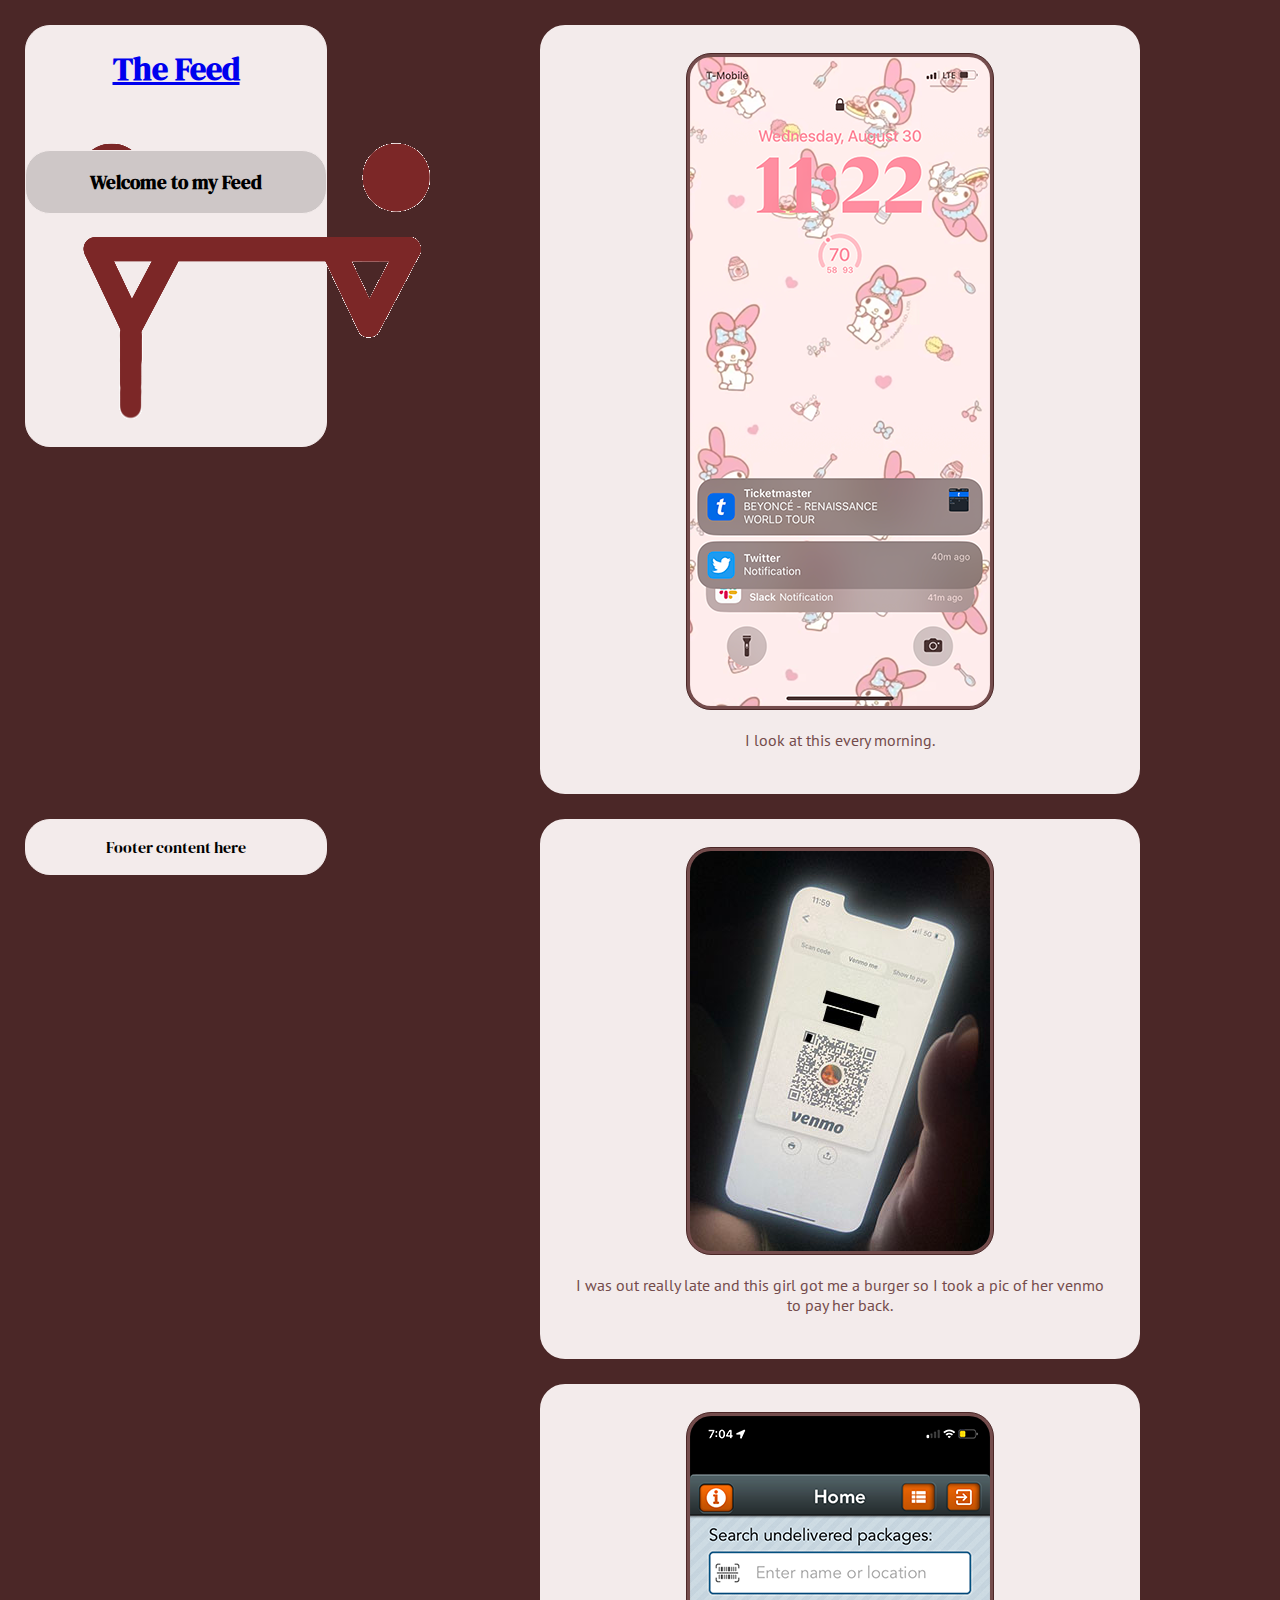
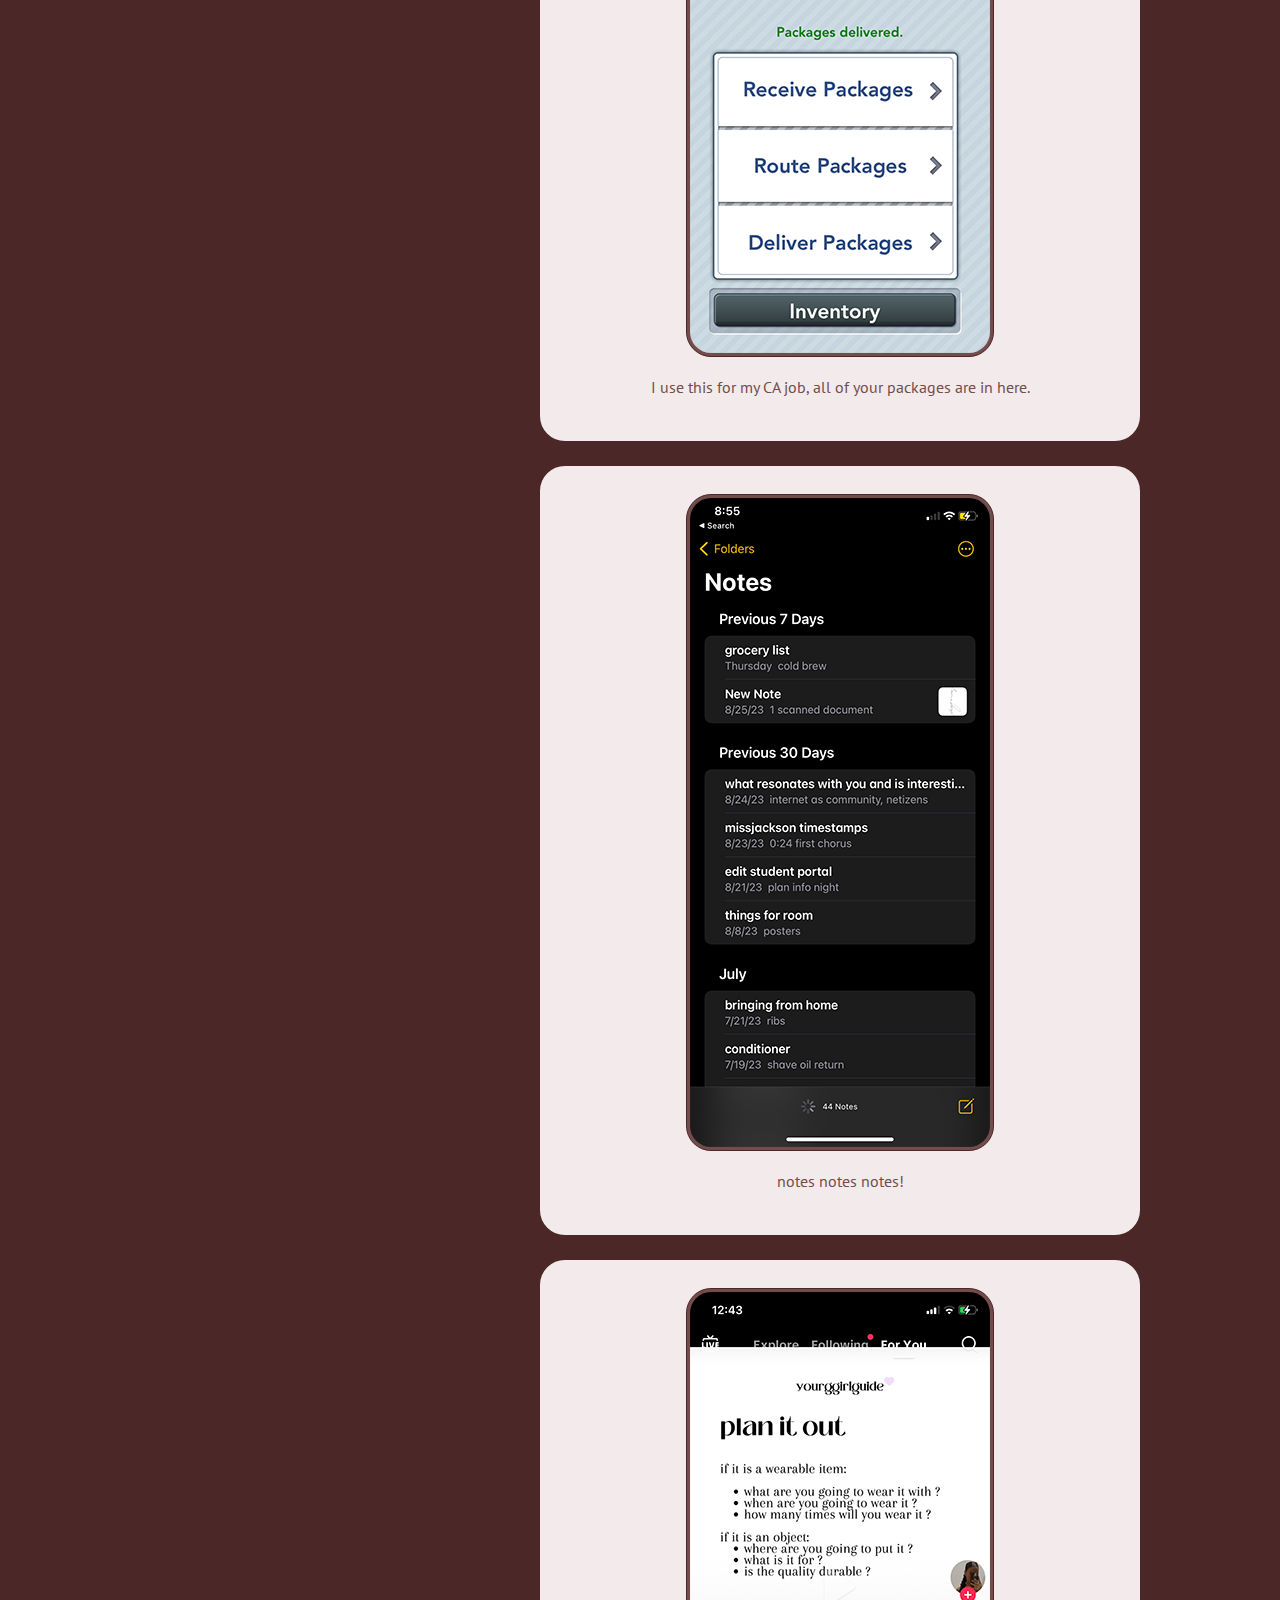
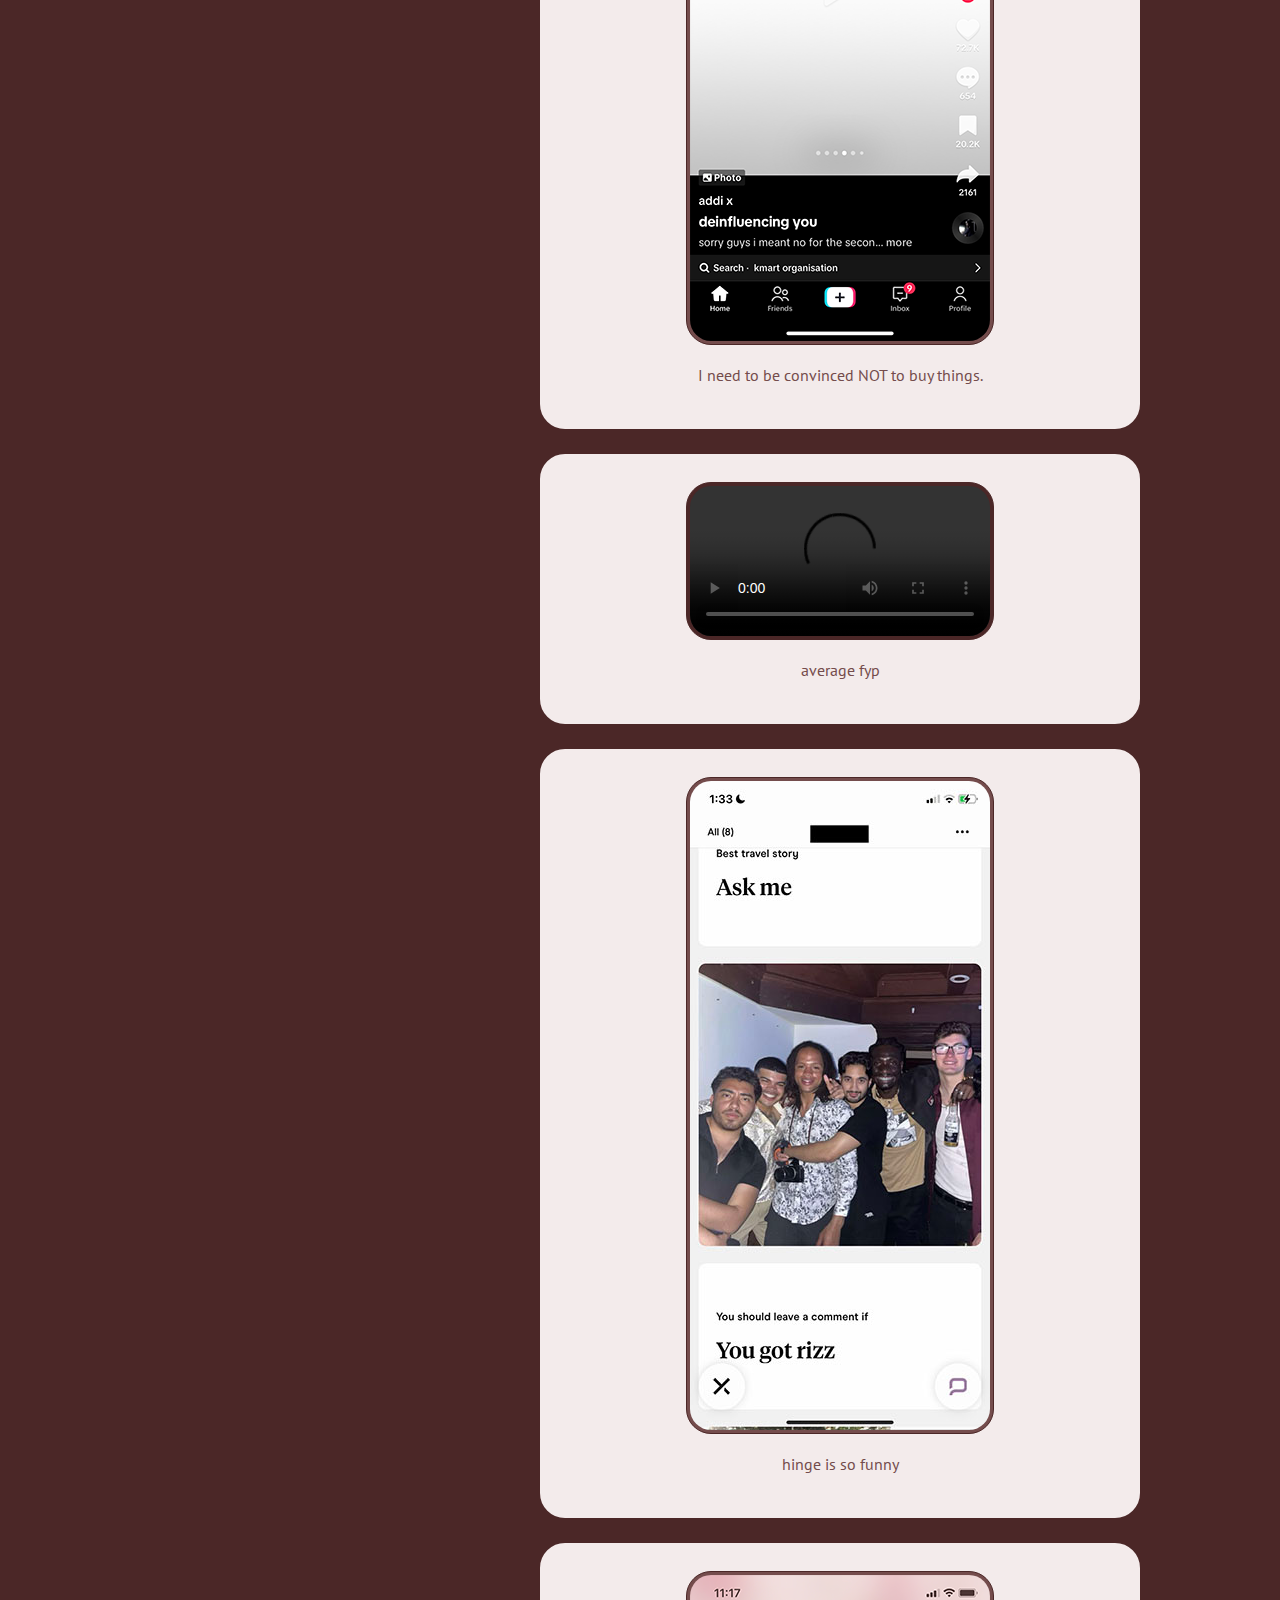
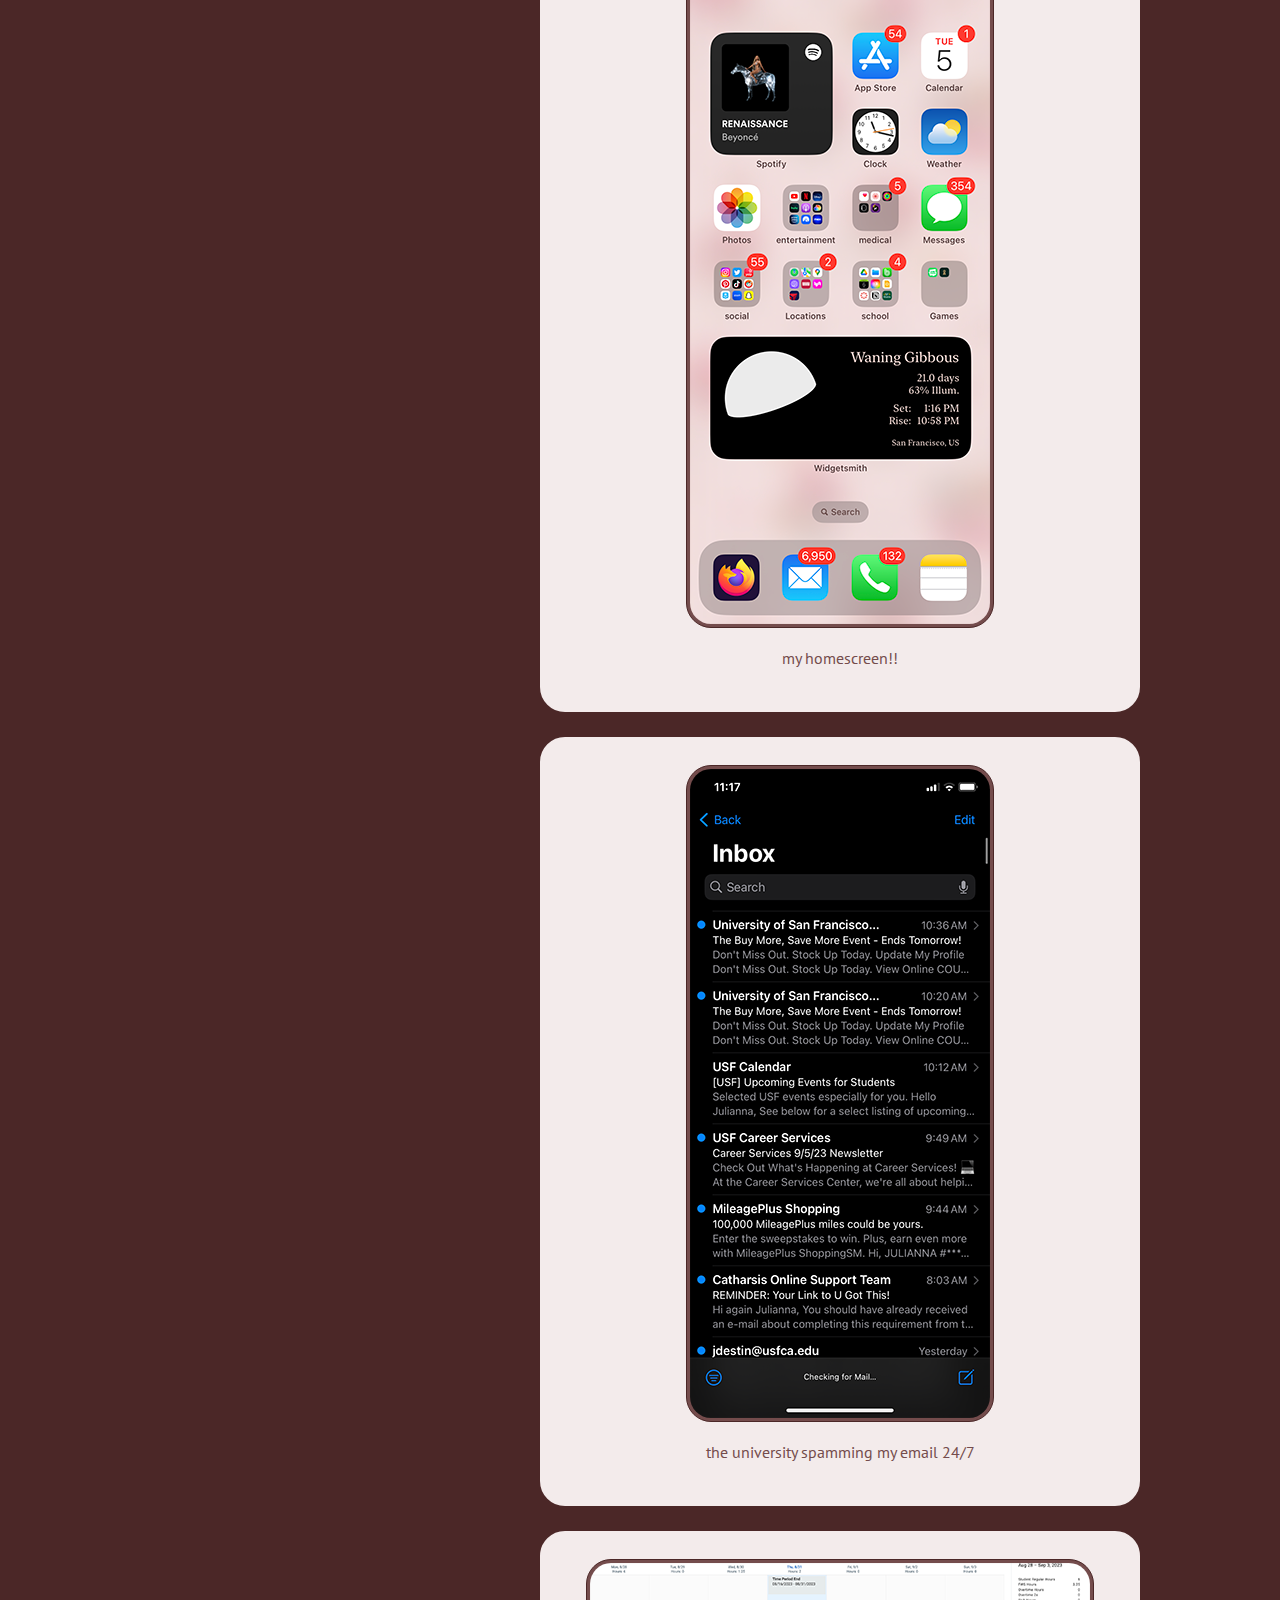
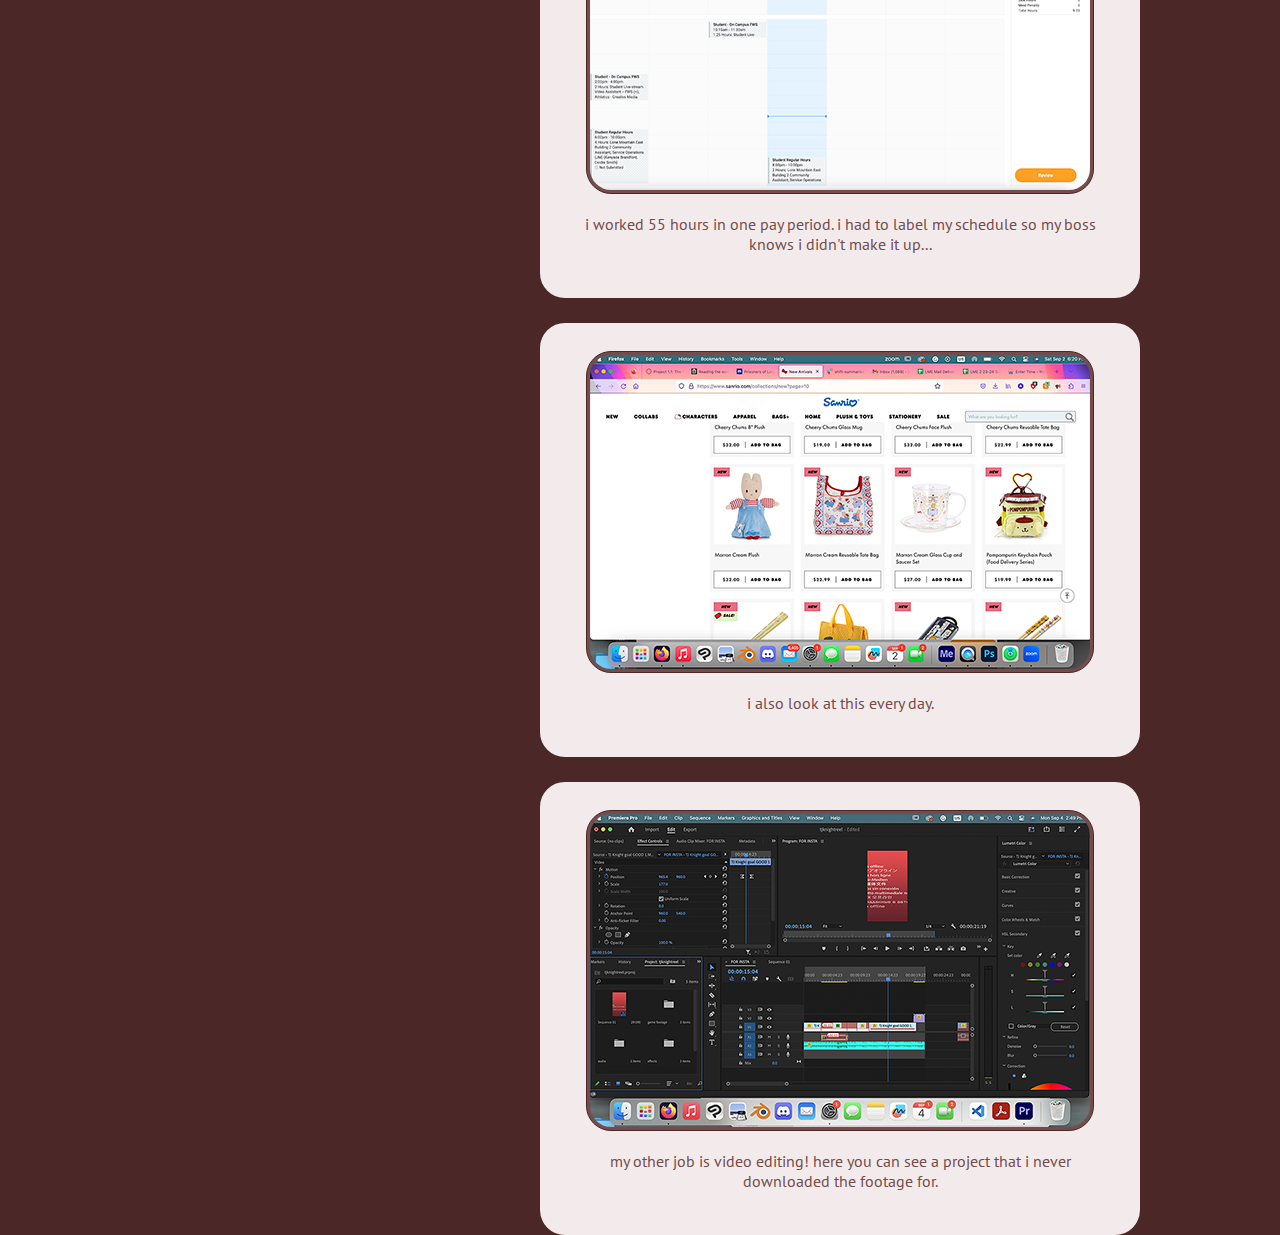
==== thefeed.html @ 565f7d69 "first commit" ====
<!DOCTYPE html>
<!--[if lt IE 7]>      <html class="no-js lt-ie9 lt-ie8 lt-ie7"> <![endif]-->
<!--[if IE 7]>         <html class="no-js lt-ie9 lt-ie8"> <![endif]-->
<!--[if IE 8]>         <html class="no-js lt-ie9"> <![endif]-->
<!--[if gt IE 8]>      <html class="no-js"> <!--<![endif]-->
<html>
    <head>
        <meta charset="utf-8">
        <meta http-equiv="X-UA-Compatible" content="IE=edge">
        <title>Welcome to The Feed</title>
        <meta name="description" content="social media site">
        <meta name="viewport" content="width=device-width, initial-scale=1">
        <link rel="stylesheet" href="css/style.css">
    </head>
    <body>
        <!--[if lt IE 7]>
            <p class="browsehappy">You are using an <strong>outdated</strong> browser. Please <a href="#">upgrade your browser</a> to improve your experience.</p>
        <![endif]-->
        <header>
            <a href="index.html">
                <h1>The Feed</h1>
                <img src="img/thefeed_gif.gif" alt="vampire emoticon">
            </a>
        </header>
        <nav>
            <h3>Welcome to my Feed</h3>
        </nav>
        <main>
            <section>
                <img src="img/IMG_6409.PNG" alt="screenshot of a pink iphone lockscreen.">
                <p>I look at this every morning.</p>
            </section>
            <section>
                <img src="img/IMG_6421 copy.jpg" alt="photo of a venmo code">
                <p>I was out really late and this girl got me a burger so I took a pic of her venmo to pay her back.</p>
            </section>
            <section>
                <img src="img/IMG_6426.PNG" alt="screenshot of qtrak, a mail app">
                <p>I use this for my CA job, all of your packages are in here.</p>
            </section>
            <section>
                <img src="img/IMG_6427.PNG" alt="screenshot of a notes app">
                <p>notes notes notes!</p>
            </section>
            <section>
                <img src="img/IMG_6430.PNG" alt="screenshot of a tiktok deinfluencing consumerism">
                <p>I need to be convinced NOT to buy things.</p>
            </section>
            <section>
                <video controls width="300">
                    <source src="img/tiktokfeed.mp4" type="video/mp4"/>
                </video>
                <p>average fyp</p>
            </section>
            <section>
                <img src="img/IMG_6440 copy.jpg" alt="screenshot of a hinge profile">
                <p>hinge is so funny</p>
            </section>
            <section>
                <img src="img/IMG_6451.PNG" alt="screenshot of a pink iphone homescreen">
                <p>my homescreen!!</p>
            </section>
            <section>
                <img src="img/IMG_6452.PNG" alt="screenshot of the iphone mailbox">
                <p>the university spamming my email 24/7</p>
            </section>
            <section>
                <img src="img/Screenshot 2023-08-31 at 5.03.42 PM.png" alt="screenshot of a work schedule on a computer">
                <p>i worked 55 hours in one pay period. i had to label my schedule so my boss knows i didn't make it up...</p>
            </section>
            <section>
                <img src="img/Screenshot 2023-09-02 at 6.20.06 PM.png" alt="screenshot of the sanrio website">
                <p>i also look at this every day.</p>
            </section>
            <section>
                <img src="img/premierepross.png" alt="screenshot of a project in premiere pro">
                <p>my other job is video editing! here you can see a project that i never downloaded the footage for.</p>
            </section>
        </main>
        <footer>
            <p>Footer content here</p>
        </footer>
    </body>
</html>
---- css/style.css ----
@import url('https://fonts.googleapis.com/css2?family=DM+Serif+Display&family=PT+Sans&display=swap');

body {
    background-color: rgb(75, 39, 39);
    max-width: 1200px;
    margin: auto;
    font-family: 'PT Sans', sans-serif;
}
index body {
    background-color: rgb(243, 235, 235);
} 

header {
    background-color: rgb(243, 235, 235);
    width: 300px;
    position: fixed;
    top: 25px;
    left: 25px;
    font-family: 'DM Serif Display', serif;
    border: 1px rgb(243, 235, 235) solid;
    border-radius: 25px;
    text-align: center;
}

nav {
    background-color: rgb(206, 199, 199);
    width: 300px;
    position: fixed;
    top: 150px;
    left: 25px;
    font-family: 'DM Serif Display', serif;
    text-align: center;
    border: 1px rgb(243, 235, 235) solid;
    border-radius: 25px;
}
#splashpage {
    margin-top: 225px;
    text-align: center;
}
main {
    background-color: rgb(75, 39, 39);
    width: 600px;
    margin-left: 500px;
}

section {
    border: 3px rgb(243, 235, 235) solid;
    margin-top: 25px;
    padding: 25px;
    text-align: center;
    border-radius: 25px;
    background-color: rgb(243, 235, 235);
}

section p {
    color: rgb(116, 76, 76);
}

section img {
    border: 1px rgb(75, 39, 39) solid;
    padding: 3px;
    border-radius: 25px;
    background-color: rgb(116, 76, 76);
}

section img:hover {
    background-color: rgb(185, 45, 45);
}

section video {
    border: 1px rgb(75, 39, 39) solid;
    padding: 3px;
    border-radius: 25px;
    background-color: rgb(75, 39, 39);
}

section video:hover {
    background-color: rgb(185, 45, 45);
}

footer p {
    font-family: 'DM Serif Display', serif;
    text-align: center;
}

footer {
    background-color: rgb(243, 235, 235);
    width: 300px;
    position: fixed;
    left: 25px;
    bottom: 25px;
    border: 1px rgb(243, 235, 235) solid;
    border-radius: 25px;
}
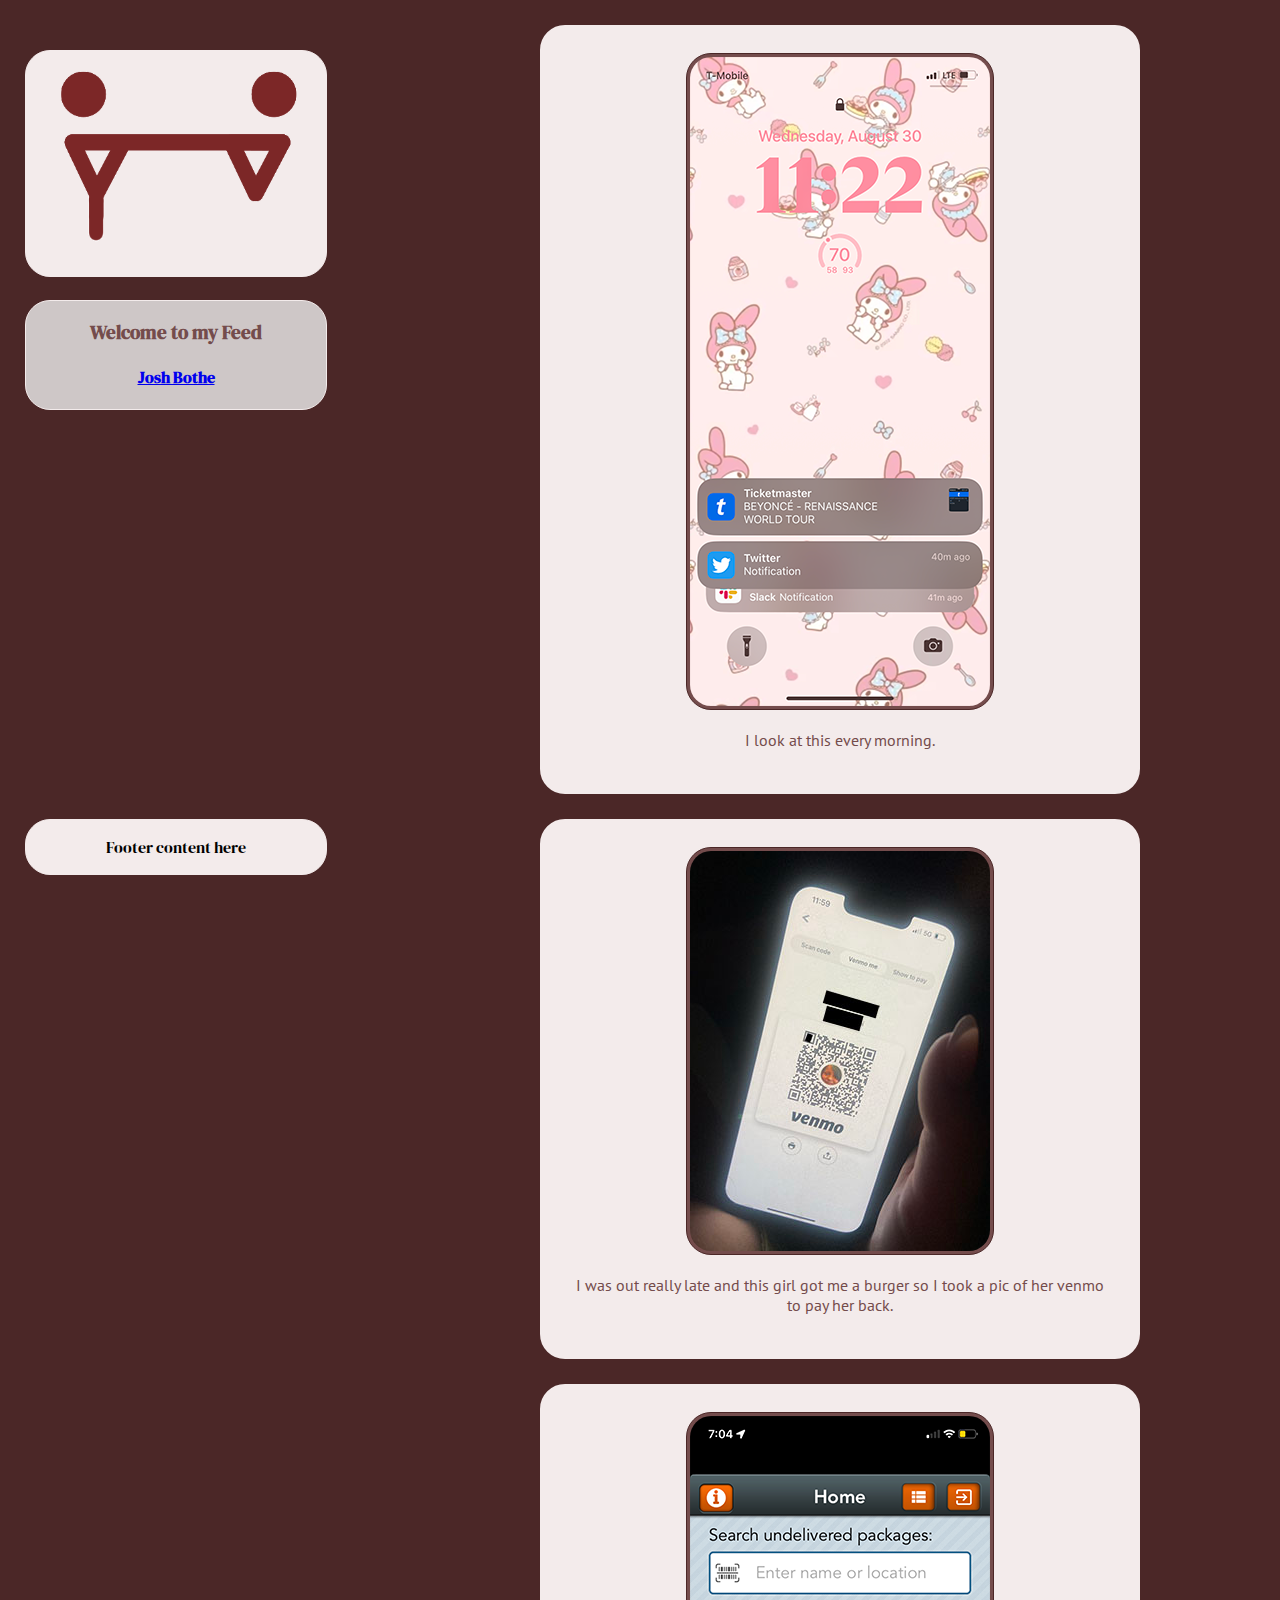
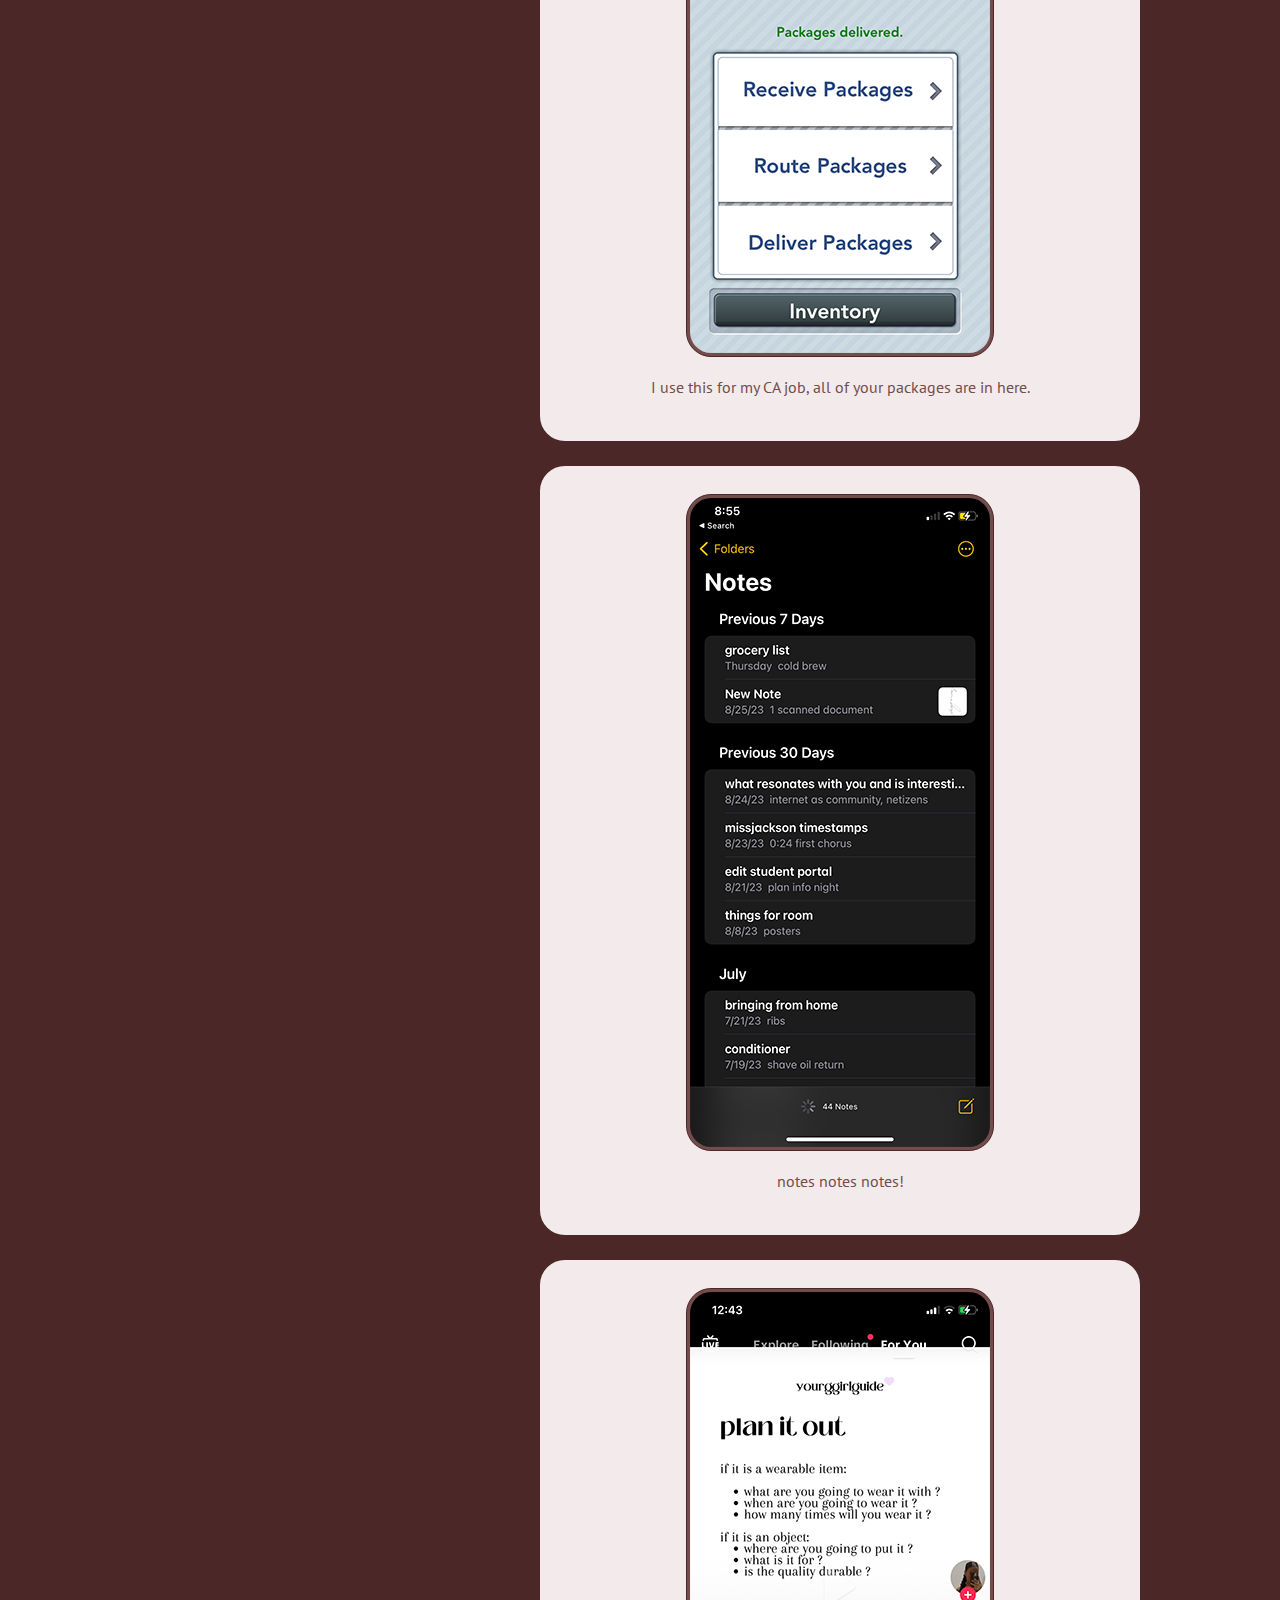
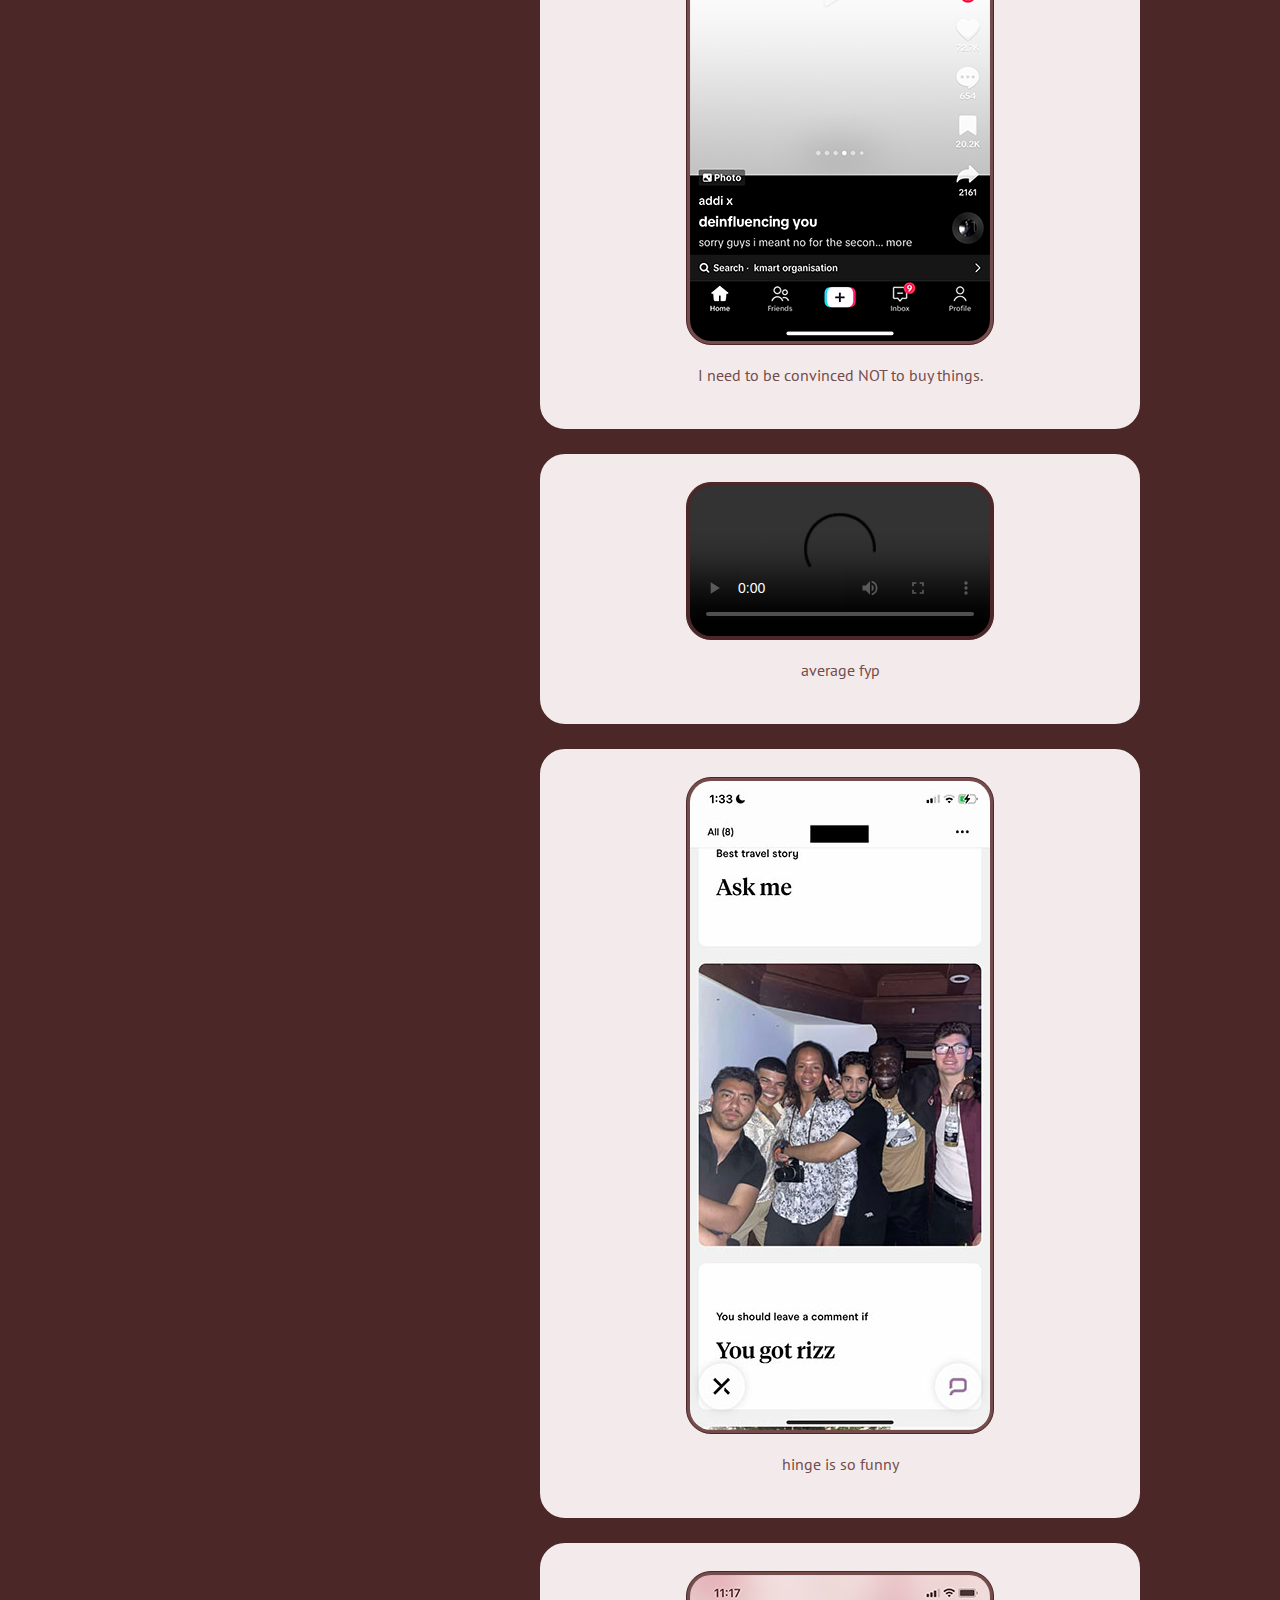
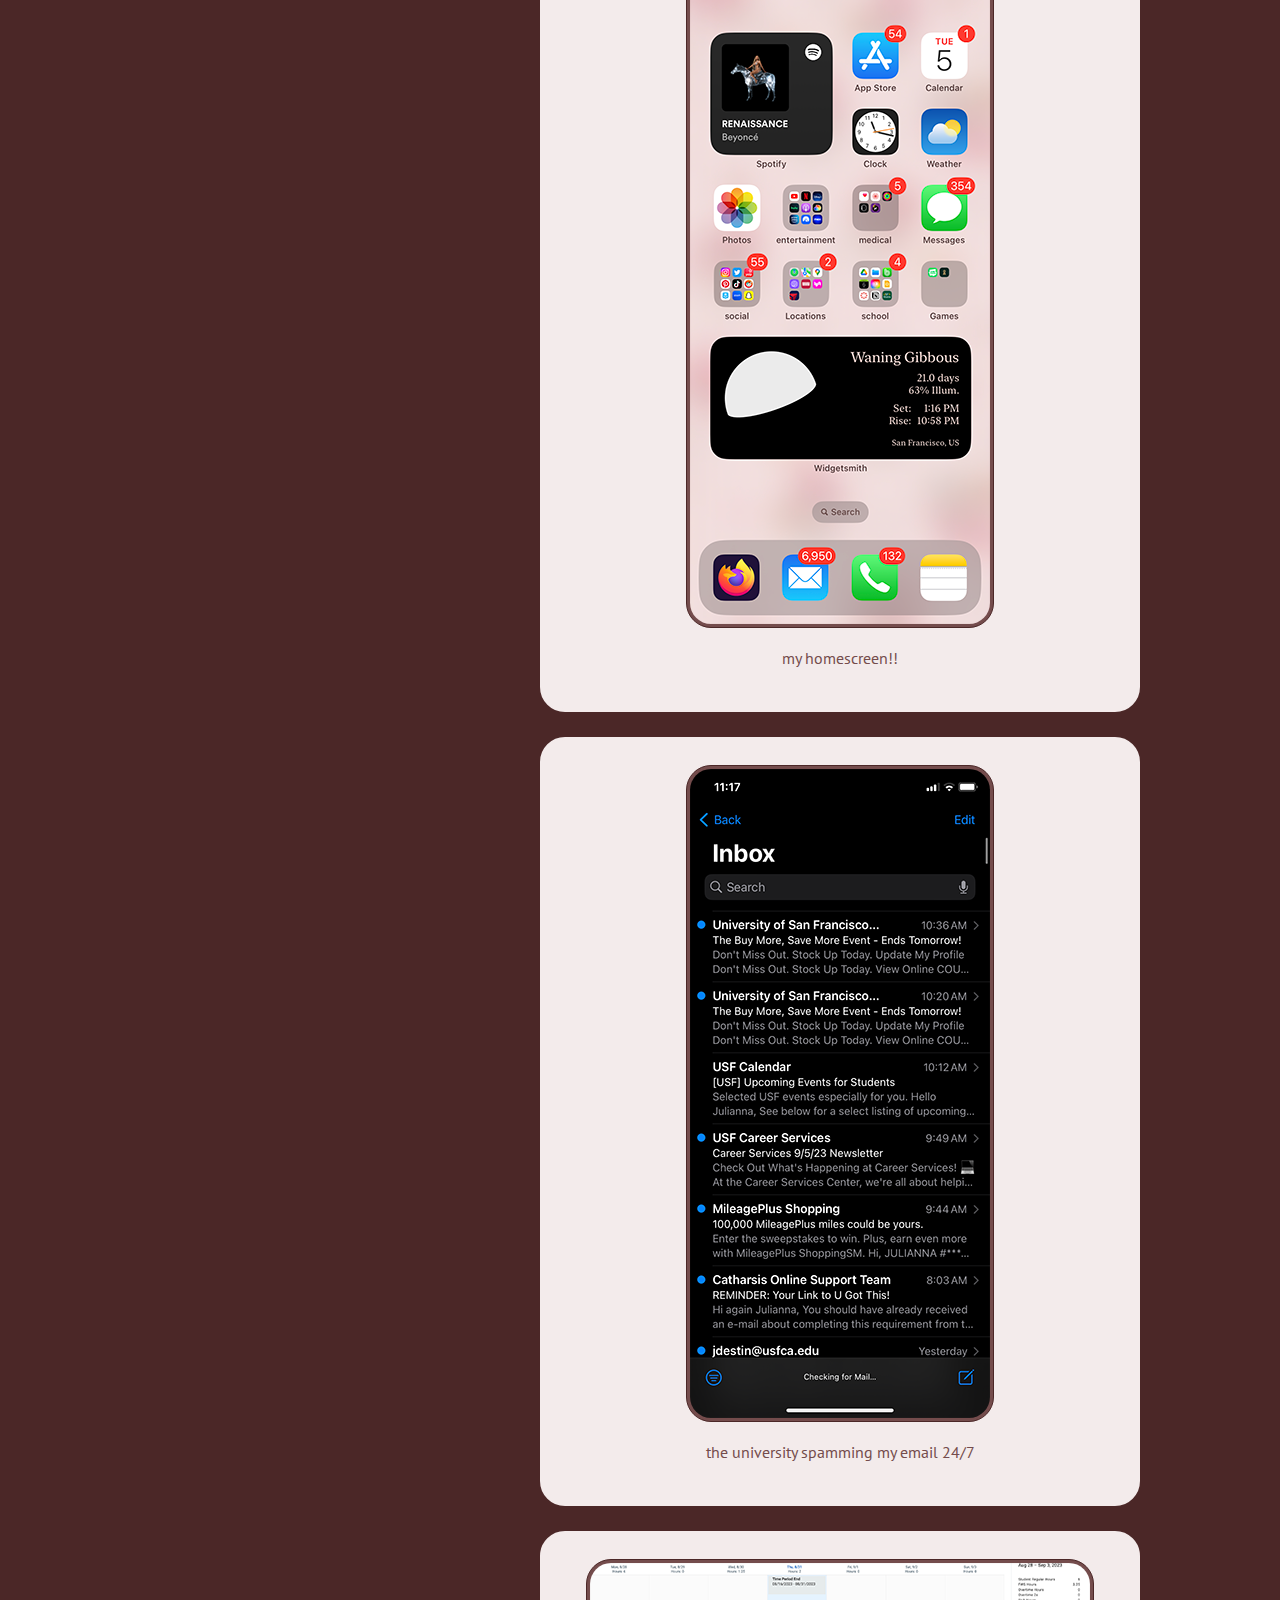
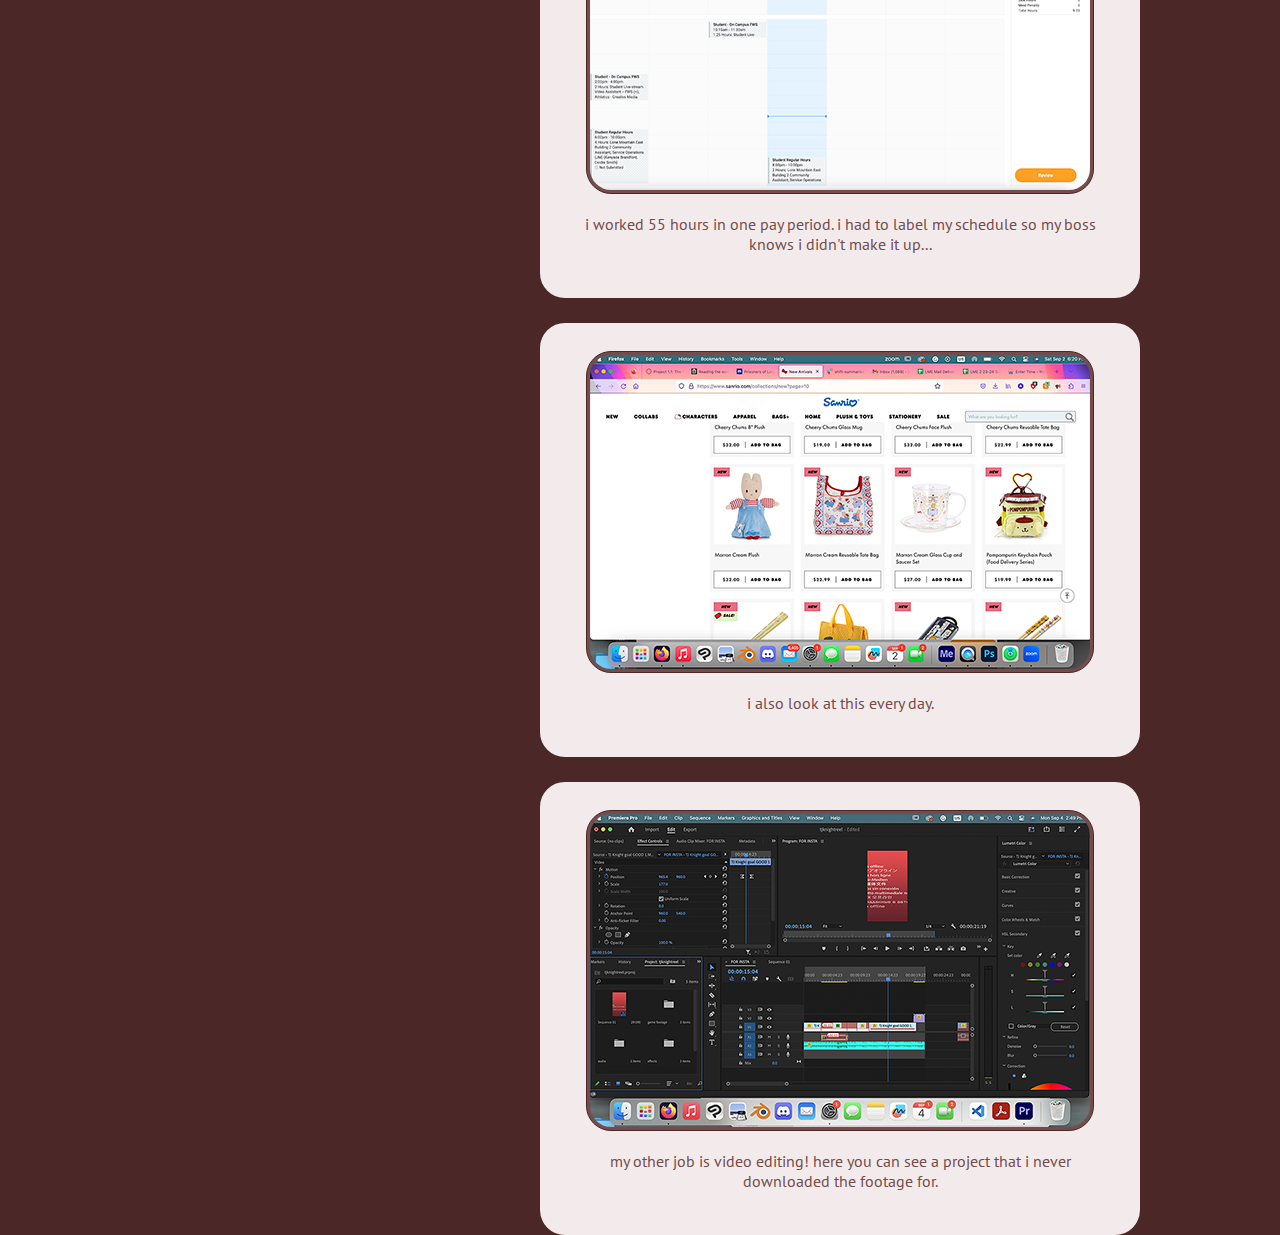
==== commit 273cc101: "update" ====
--- a/thefeed.html
+++ b/thefeed.html
@@ -18,12 +18,14 @@
         <![endif]-->
         <header>
             <a href="index.html">
-                <h1>The Feed</h1>
                 <img src="img/thefeed_gif.gif" alt="vampire emoticon">
             </a>
         </header>
         <nav>
             <h3>Welcome to my Feed</h3>
+            <a href="jrbothe.github.io/thefeed" target="_blank">
+                <h4>Josh Bothe</h4>
+            </a>
         </nav>
         <main>
             <section>
--- a/css/style.css
+++ b/css/style.css
@@ -6,7 +6,7 @@
     margin: auto;
     font-family: 'PT Sans', sans-serif;
 }
-index body {
+#splashbackground {
     background-color: rgb(243, 235, 235);
 } 
 
@@ -14,7 +14,7 @@
     background-color: rgb(243, 235, 235);
     width: 300px;
     position: fixed;
-    top: 25px;
+    top: 50px;
     left: 25px;
     font-family: 'DM Serif Display', serif;
     border: 1px rgb(243, 235, 235) solid;
@@ -26,12 +26,16 @@
     background-color: rgb(206, 199, 199);
     width: 300px;
     position: fixed;
-    top: 150px;
+    top: 300px;
     left: 25px;
     font-family: 'DM Serif Display', serif;
     text-align: center;
     border: 1px rgb(243, 235, 235) solid;
     border-radius: 25px;
+    color:rgb(116, 76, 76);
+}
+header img{
+    width: 300px;
 }
 #splashpage {
     margin-top: 225px;
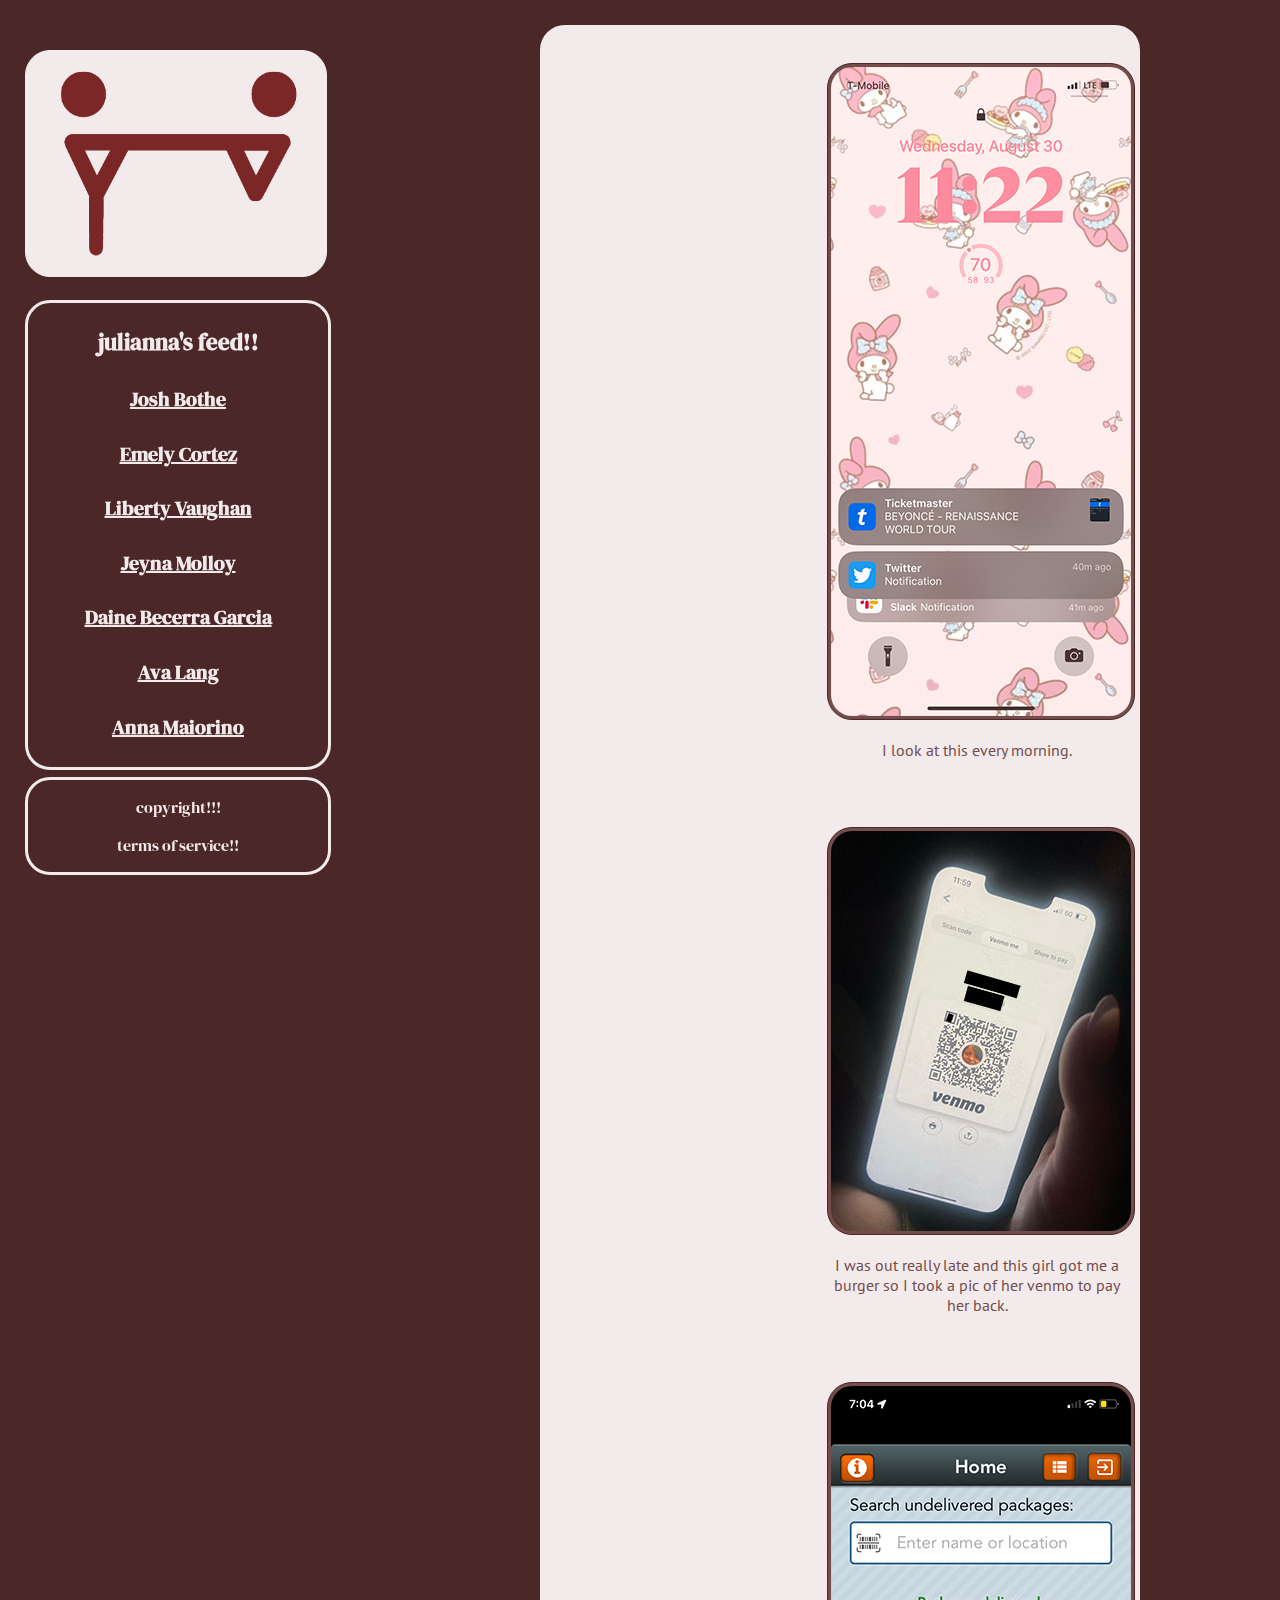
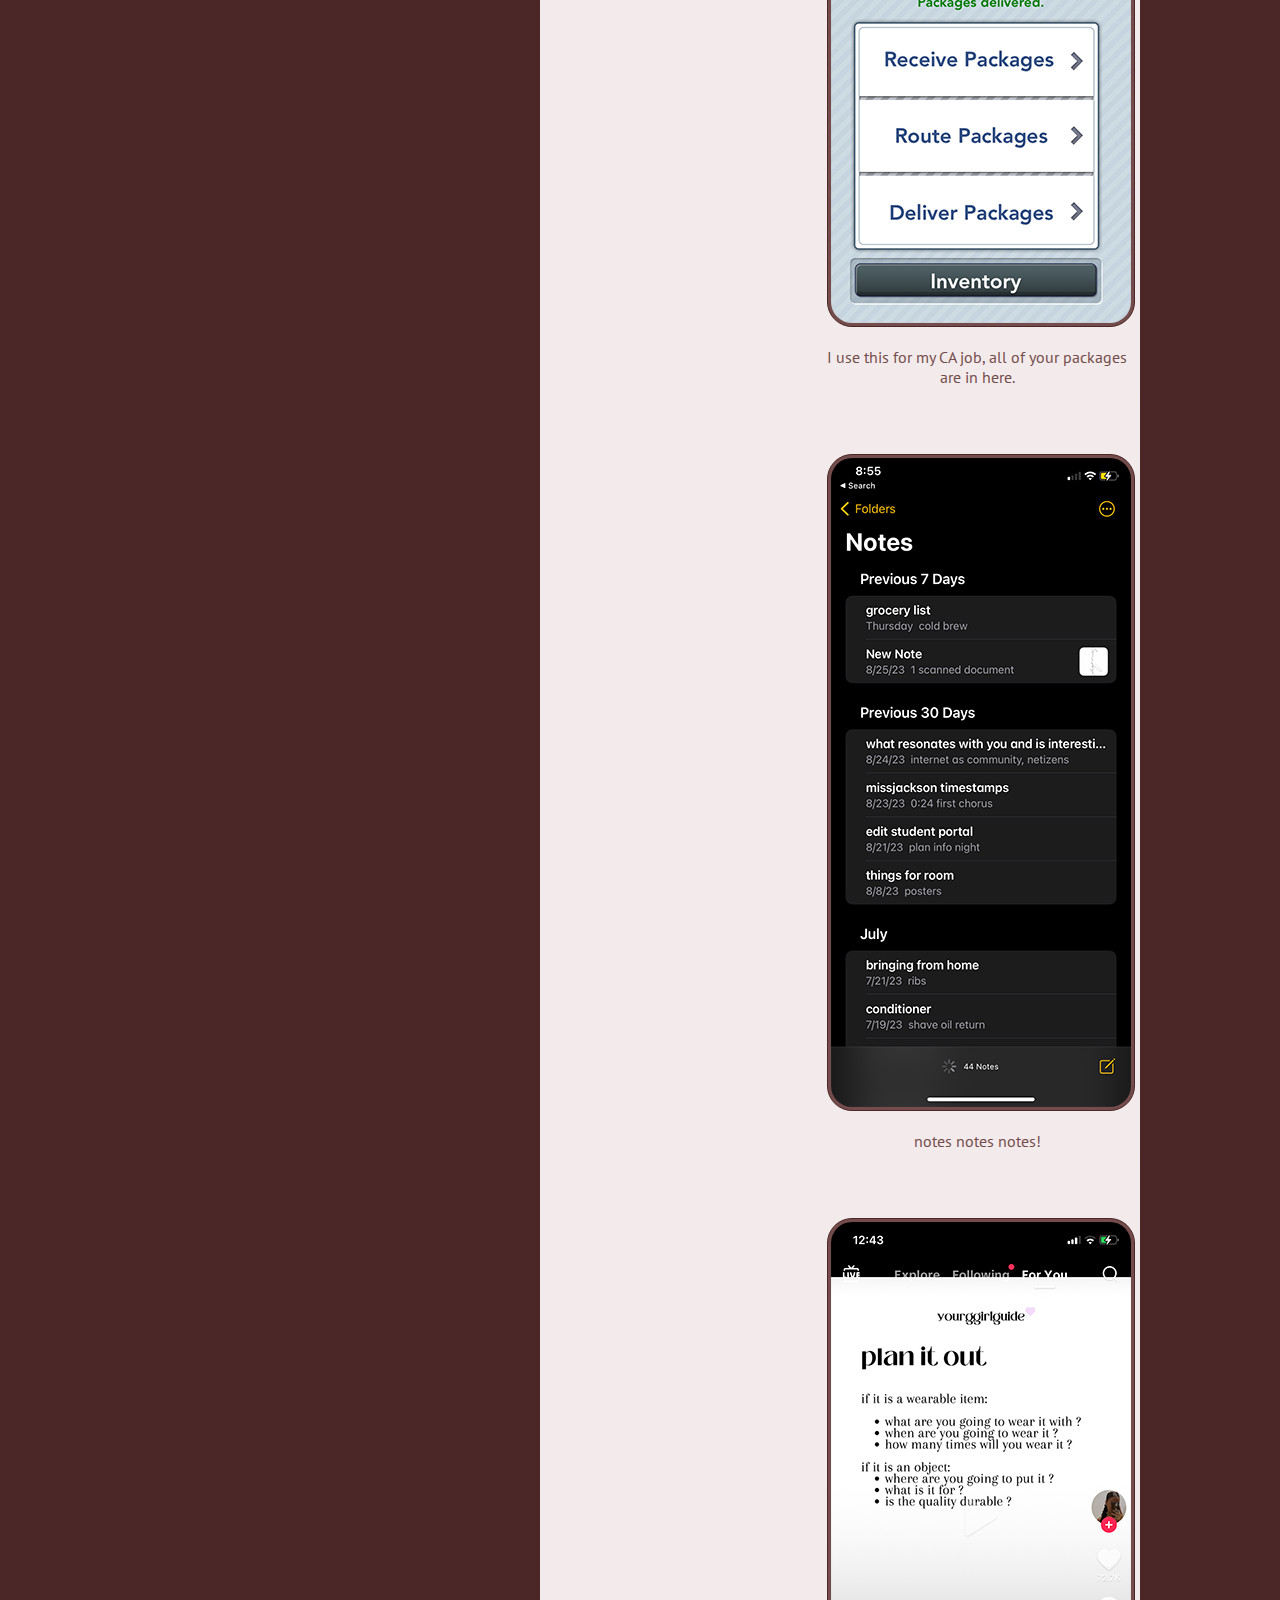
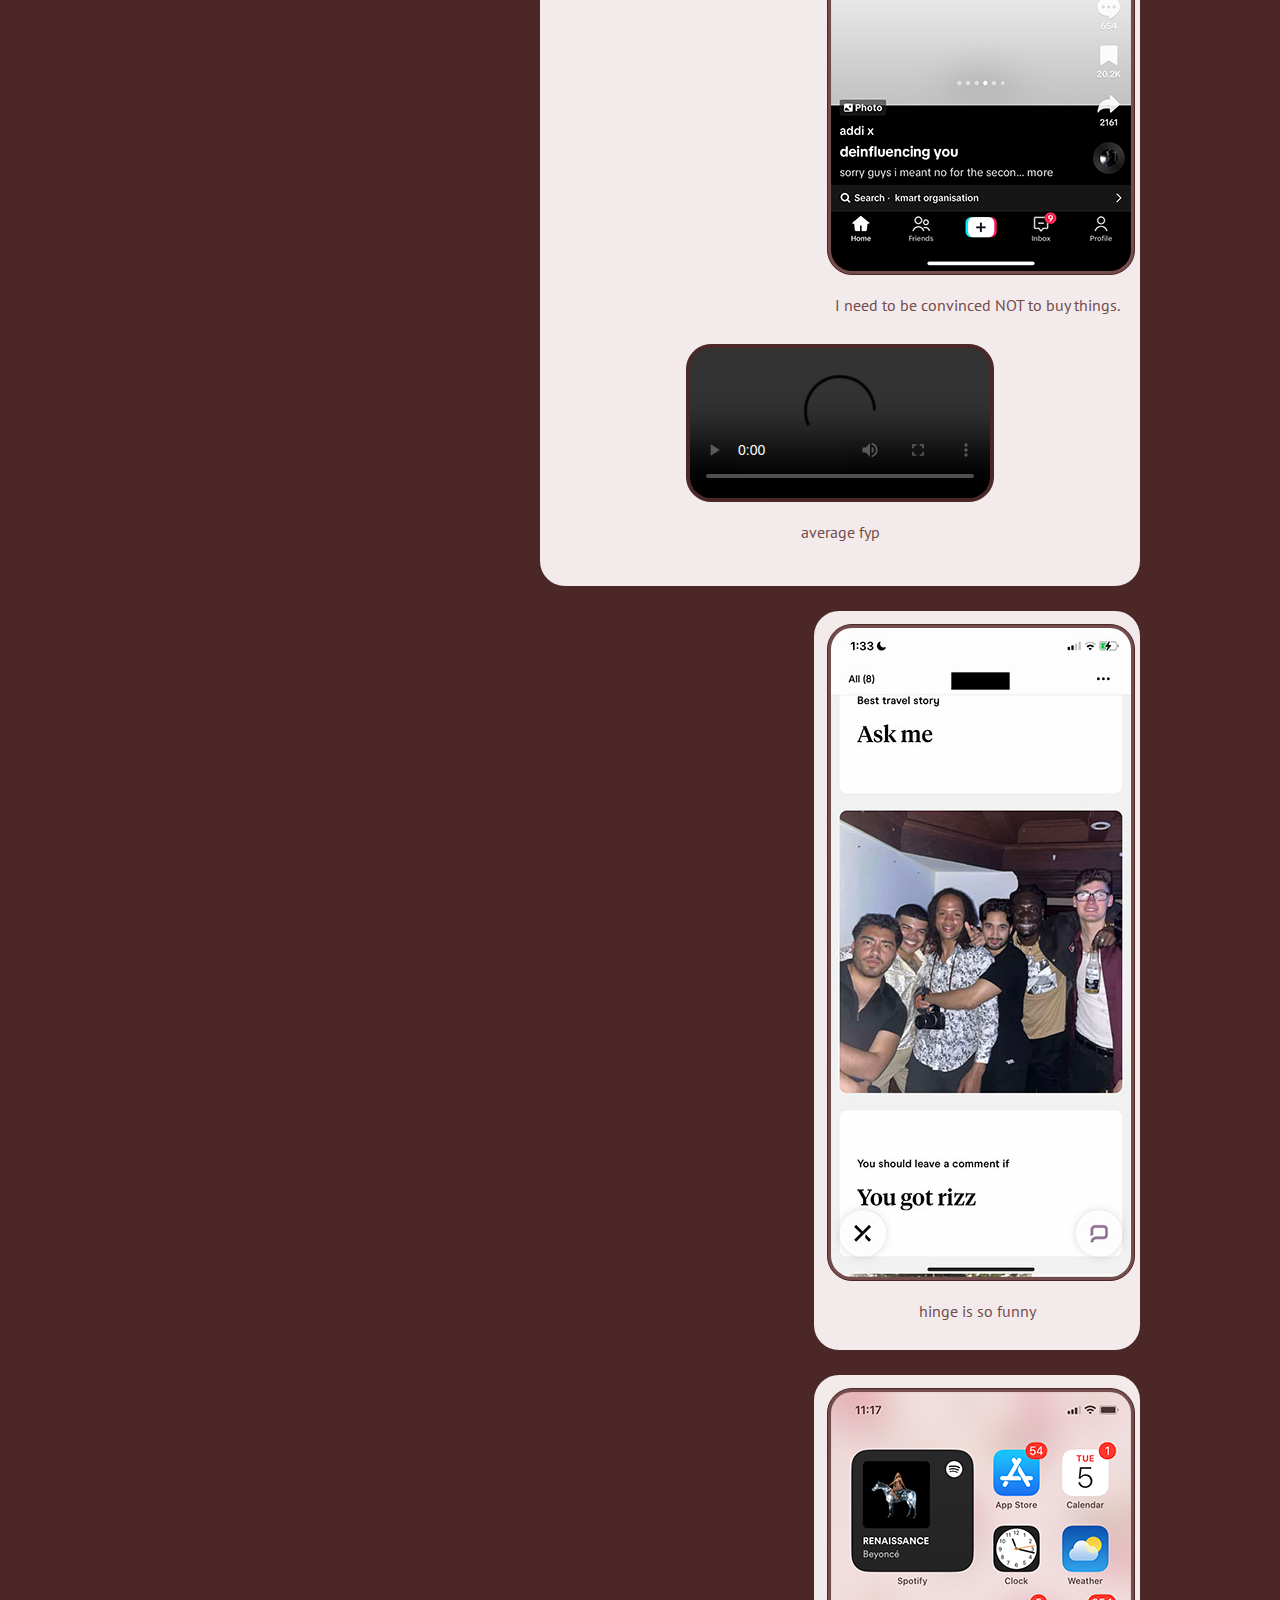
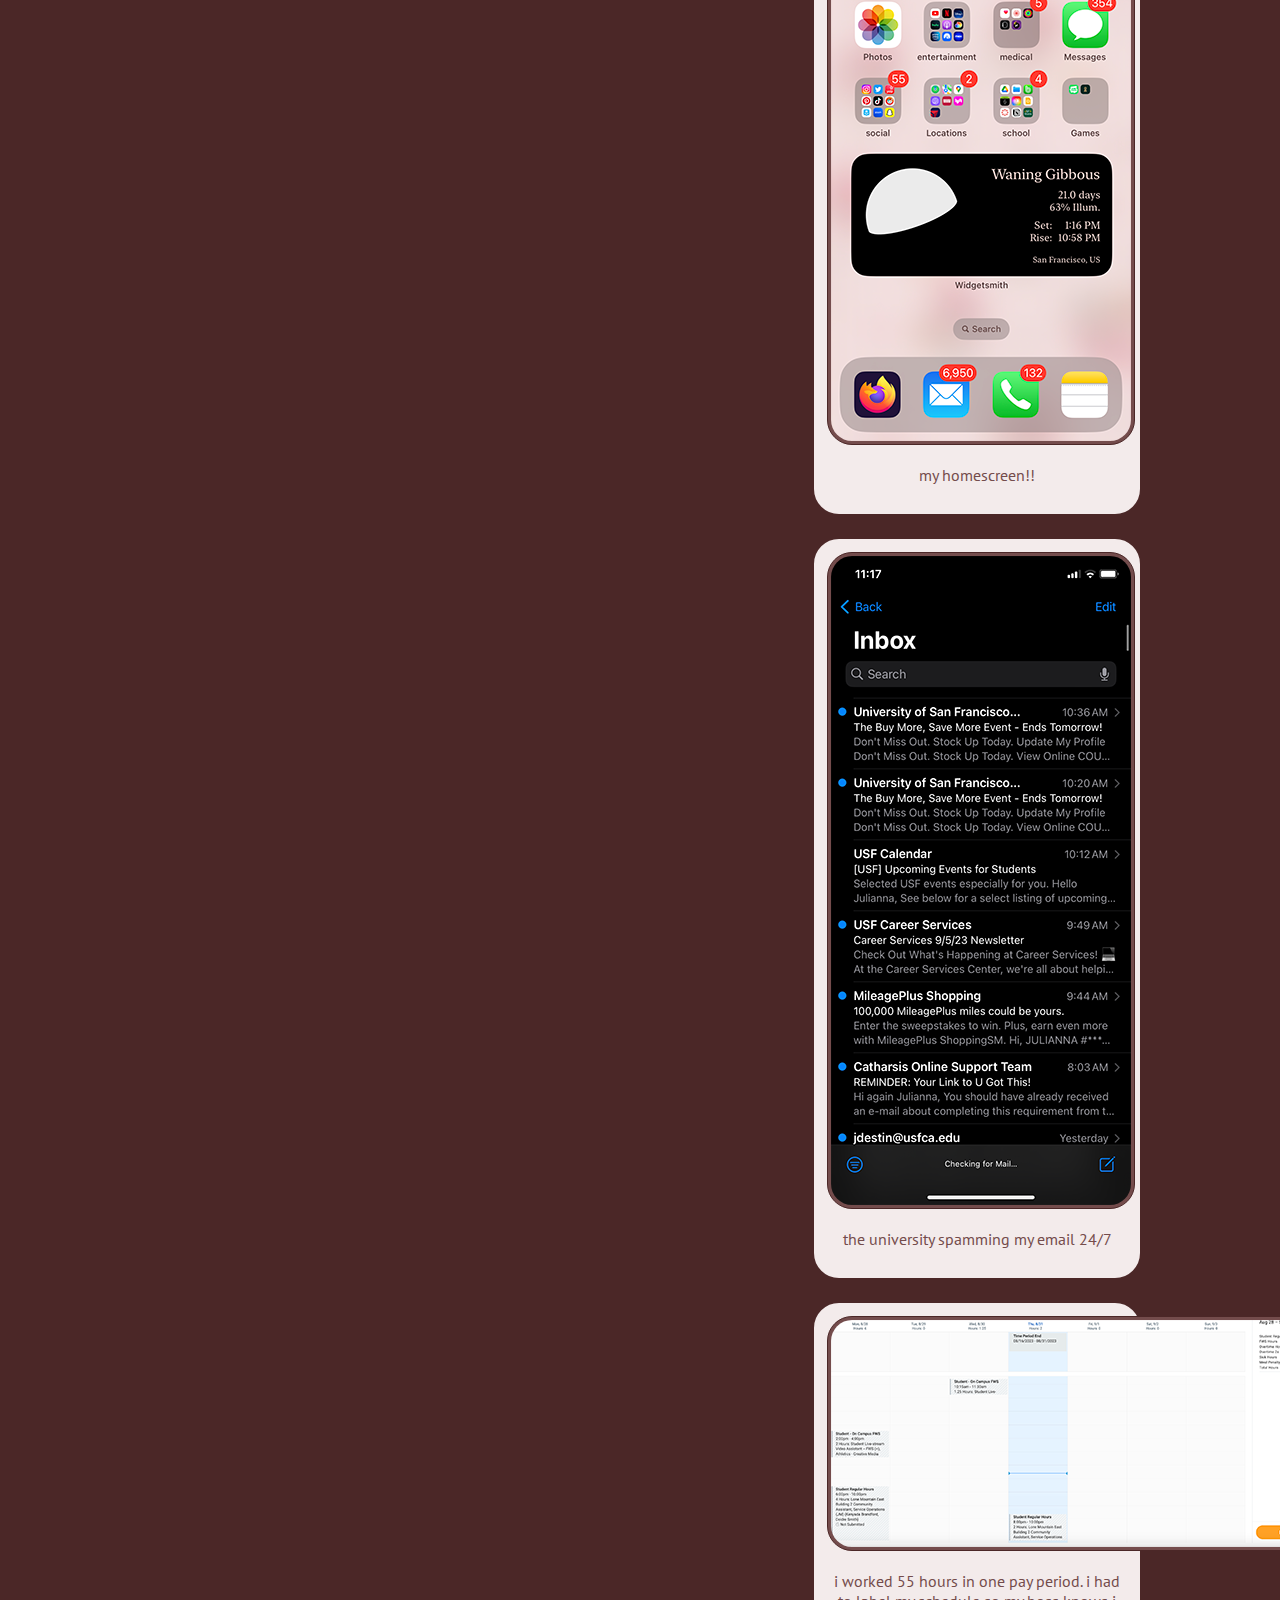
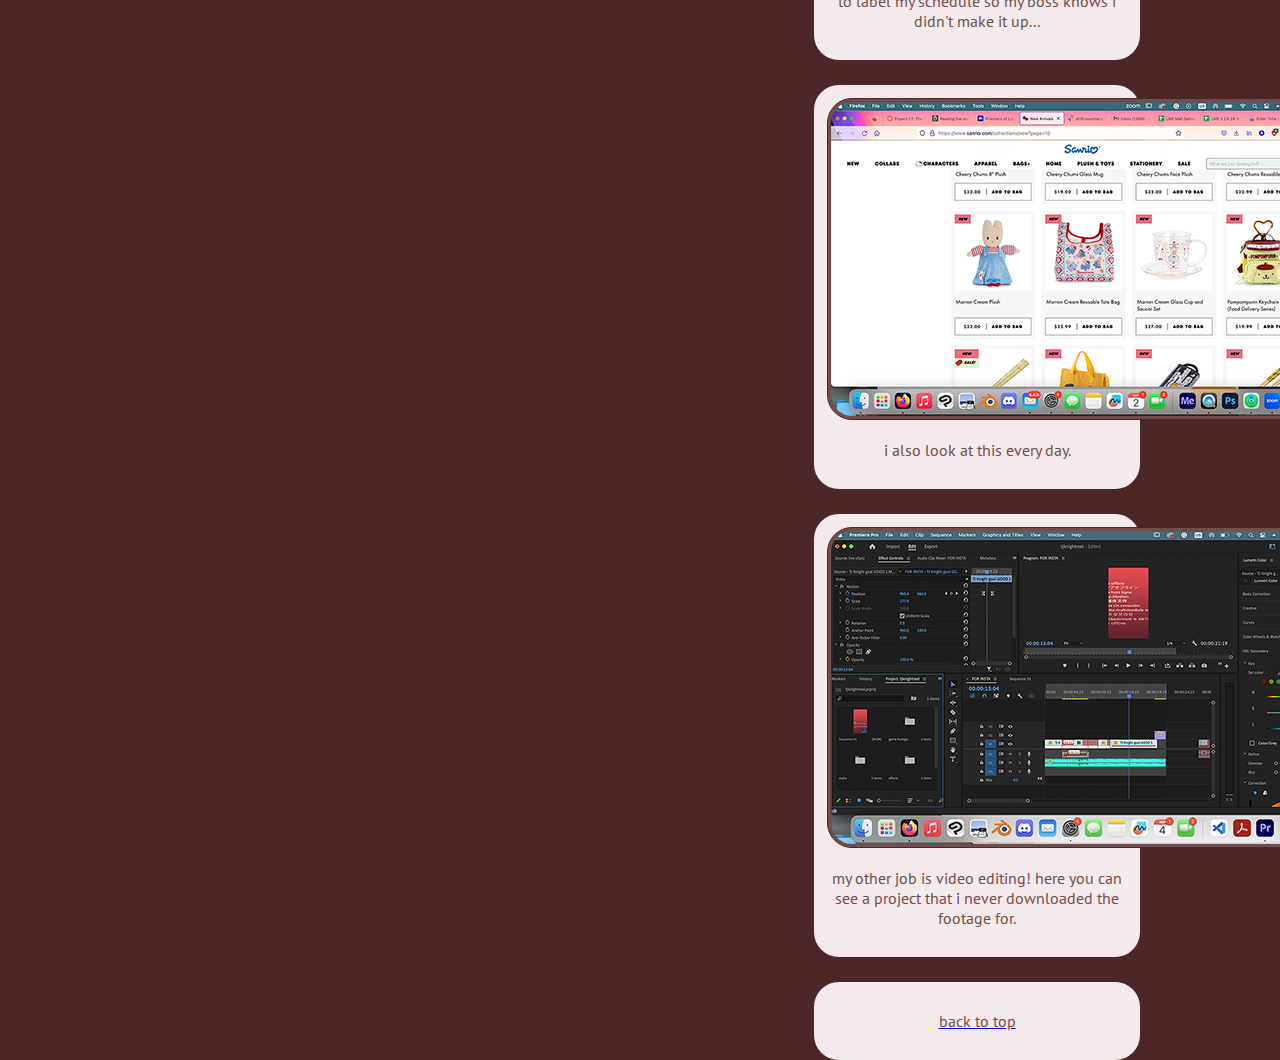
==== commit 5870c59f: "visual updates" ====
--- a/thefeed.html
+++ b/thefeed.html
@@ -22,29 +22,47 @@
             </a>
         </header>
         <nav>
-            <h3>Welcome to my Feed</h3>
-            <a href="jrbothe.github.io/thefeed" target="_blank">
+            <h3>julianna's feed!!</h3>
+            <a href="https://jrbothe.github.io/thefeed/" target="_blank">
                 <h4>Josh Bothe</h4>
+            </a>
+            <a href="https://emcortez.github.io/thefeed/" target="_blank">
+                <h4>Emely Cortez</h4>
+            </a>
+            <a href="https://lcvaughan.github.io/thefeed/" target="_blank">
+                <h4>Liberty Vaughan</h4>
+            </a>
+            <a href="https://molloyje.github.io/thefeed/" target="_blank">
+                <h4>Jeyna Molloy</h4>
+            </a>
+            <a href="https://ddbecerragarcia.github.io/thefeed/" target="_blank">
+                <h4>Daine Becerra Garcia</h4>
+            </a>
+            <a href="https://avayng.github.io/thefeed/" target="_blank">
+                <h4>Ava Lang</h4>
+            </a>
+            <a href="https://nariiino.github.io/thefeed/" target="_blank">
+                <h4>Anna Maiorino</h4>
             </a>
         </nav>
         <main>
-            <section>
+            <section class="column">
                 <img src="img/IMG_6409.PNG" alt="screenshot of a pink iphone lockscreen.">
                 <p>I look at this every morning.</p>
             </section>
-            <section>
+            <section class="column">
                 <img src="img/IMG_6421 copy.jpg" alt="photo of a venmo code">
                 <p>I was out really late and this girl got me a burger so I took a pic of her venmo to pay her back.</p>
             </section>
-            <section>
+            <section class="column">
                 <img src="img/IMG_6426.PNG" alt="screenshot of qtrak, a mail app">
                 <p>I use this for my CA job, all of your packages are in here.</p>
             </section>
-            <section>
+            <section class="column">
                 <img src="img/IMG_6427.PNG" alt="screenshot of a notes app">
                 <p>notes notes notes!</p>
             </section>
-            <section>
+            <section class="column">
                 <img src="img/IMG_6430.PNG" alt="screenshot of a tiktok deinfluencing consumerism">
                 <p>I need to be convinced NOT to buy things.</p>
             </section>
@@ -54,33 +72,39 @@
                 </video>
                 <p>average fyp</p>
             </section>
-            <section>
+            <section class="column">
                 <img src="img/IMG_6440 copy.jpg" alt="screenshot of a hinge profile">
                 <p>hinge is so funny</p>
             </section>
-            <section>
+            <section class="column">
                 <img src="img/IMG_6451.PNG" alt="screenshot of a pink iphone homescreen">
                 <p>my homescreen!!</p>
             </section>
-            <section>
+            <section class="column">
                 <img src="img/IMG_6452.PNG" alt="screenshot of the iphone mailbox">
                 <p>the university spamming my email 24/7</p>
             </section>
-            <section>
+            <section class="column">
                 <img src="img/Screenshot 2023-08-31 at 5.03.42 PM.png" alt="screenshot of a work schedule on a computer">
                 <p>i worked 55 hours in one pay period. i had to label my schedule so my boss knows i didn't make it up...</p>
             </section>
-            <section>
+            <section class="column">
                 <img src="img/Screenshot 2023-09-02 at 6.20.06 PM.png" alt="screenshot of the sanrio website">
                 <p>i also look at this every day.</p>
             </section>
-            <section>
+            <section class="column">
                 <img src="img/premierepross.png" alt="screenshot of a project in premiere pro">
                 <p>my other job is video editing! here you can see a project that i never downloaded the footage for.</p>
             </section>
+            <section class="column">
+                <a href="thefeed.html">
+                <p>back to top</p>
+                </a>
+            </section>
         </main>
         <footer>
-            <p>Footer content here</p>
+            <p>copyright!!!</p>
+            <p>terms of service!!</p>
         </footer>
     </body>
 </html>--- a/css/style.css
+++ b/css/style.css
@@ -23,23 +23,33 @@
 }
 
 nav {
-    background-color: rgb(206, 199, 199);
     width: 300px;
     position: fixed;
     top: 300px;
     left: 25px;
     font-family: 'DM Serif Display', serif;
     text-align: center;
-    border: 1px rgb(243, 235, 235) solid;
+    border: 3px rgb(243, 235, 235) solid;
     border-radius: 25px;
-    color:rgb(116, 76, 76);
+    color:rgb(243, 235, 235);
+    font-size: 20px;
+}
+nav a {
+    color:rgb(243, 235, 235);
 }
 header img{
     width: 300px;
 }
 #splashpage {
-    margin-top: 225px;
+    margin-top: 325px;
     text-align: center;
+    padding-left: 50px;
+    padding-right:50px;
+}
+
+#splashpage:hover {
+    border: 1px rgb(116, 76, 76) solid;
+    border-radius: 25px;
 }
 main {
     background-color: rgb(75, 39, 39);
@@ -88,12 +98,24 @@
 }
 
 footer {
-    background-color: rgb(243, 235, 235);
     width: 300px;
     position: fixed;
     left: 25px;
     bottom: 25px;
-    border: 1px rgb(243, 235, 235) solid;
+    color:rgb(243, 235, 235);
+    text-align: left;
+    border:rgb(243, 235, 235) 3px solid;
     border-radius: 25px;
 }
 
+.row:after {
+    content: "";
+    display: table;
+    clear: both;
+}
+
+ .column {
+    float: right;
+    width: 50%;
+    padding: 10px;
+}
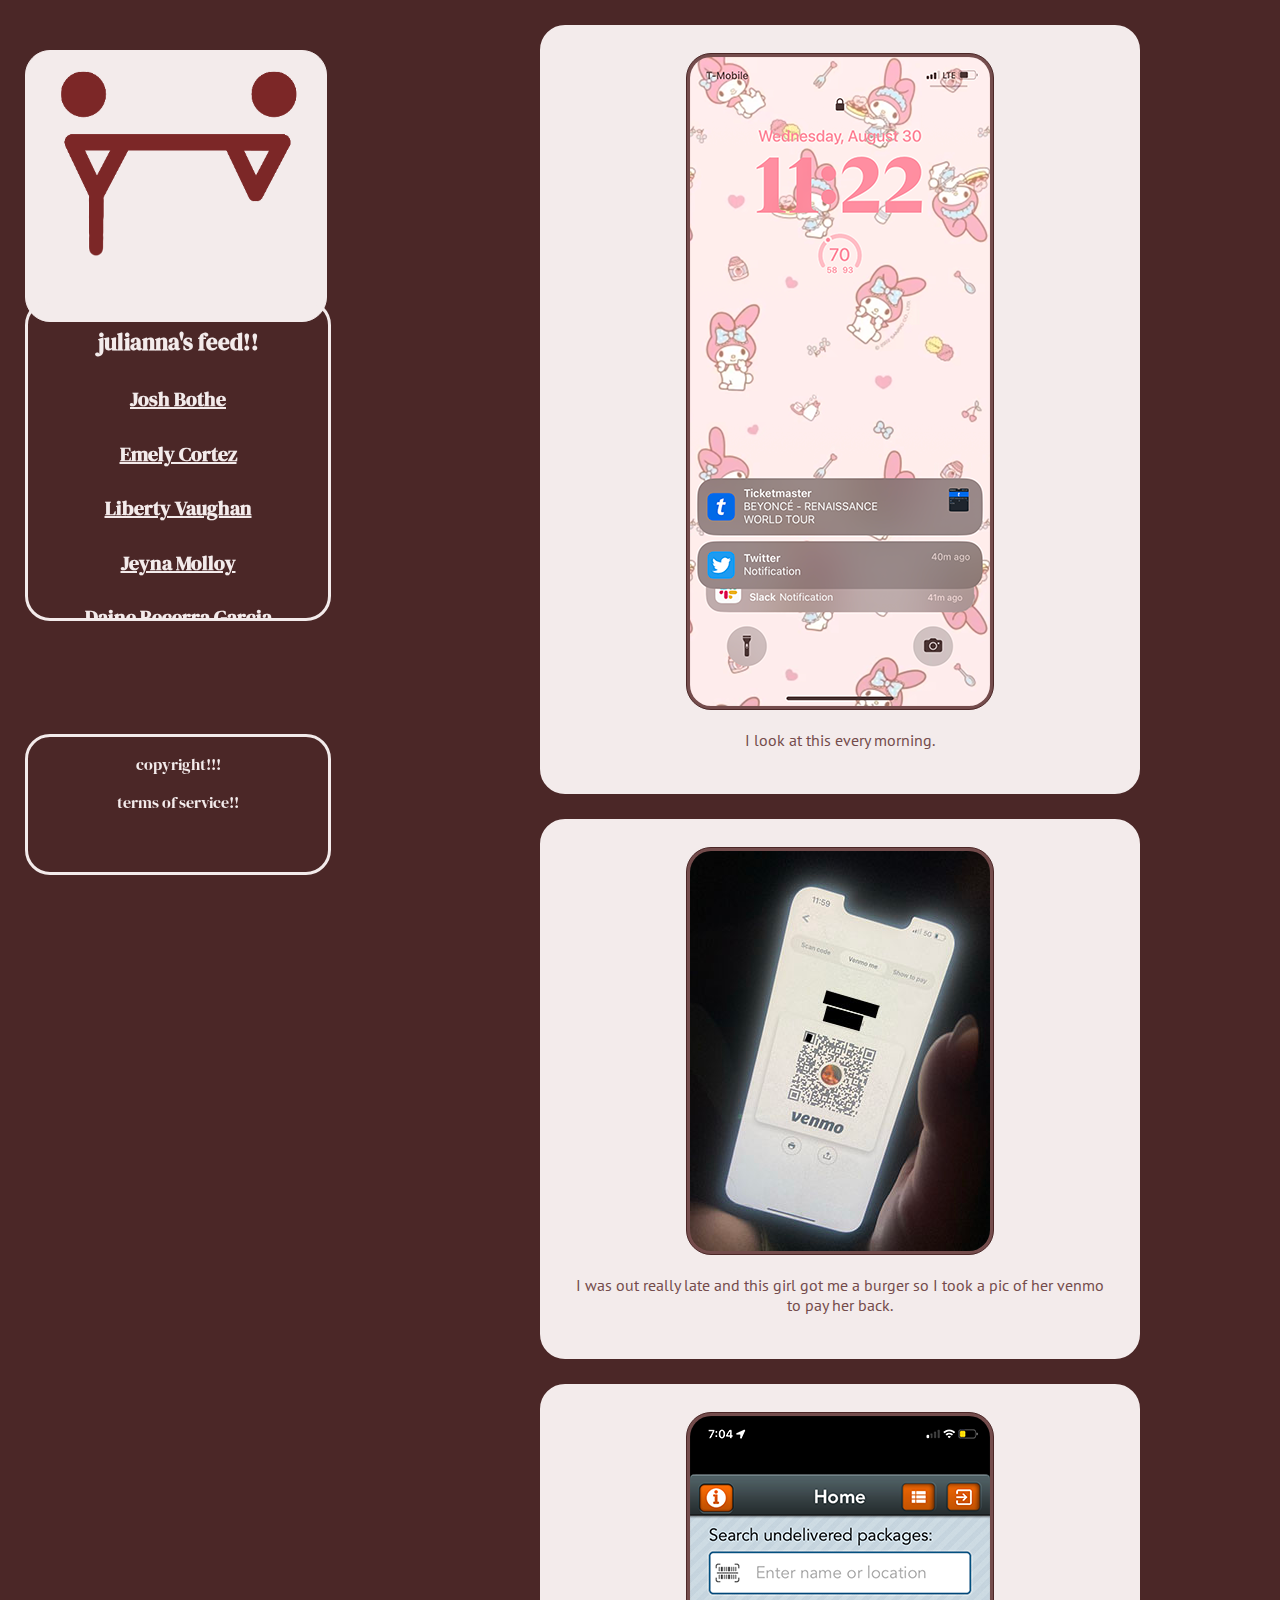
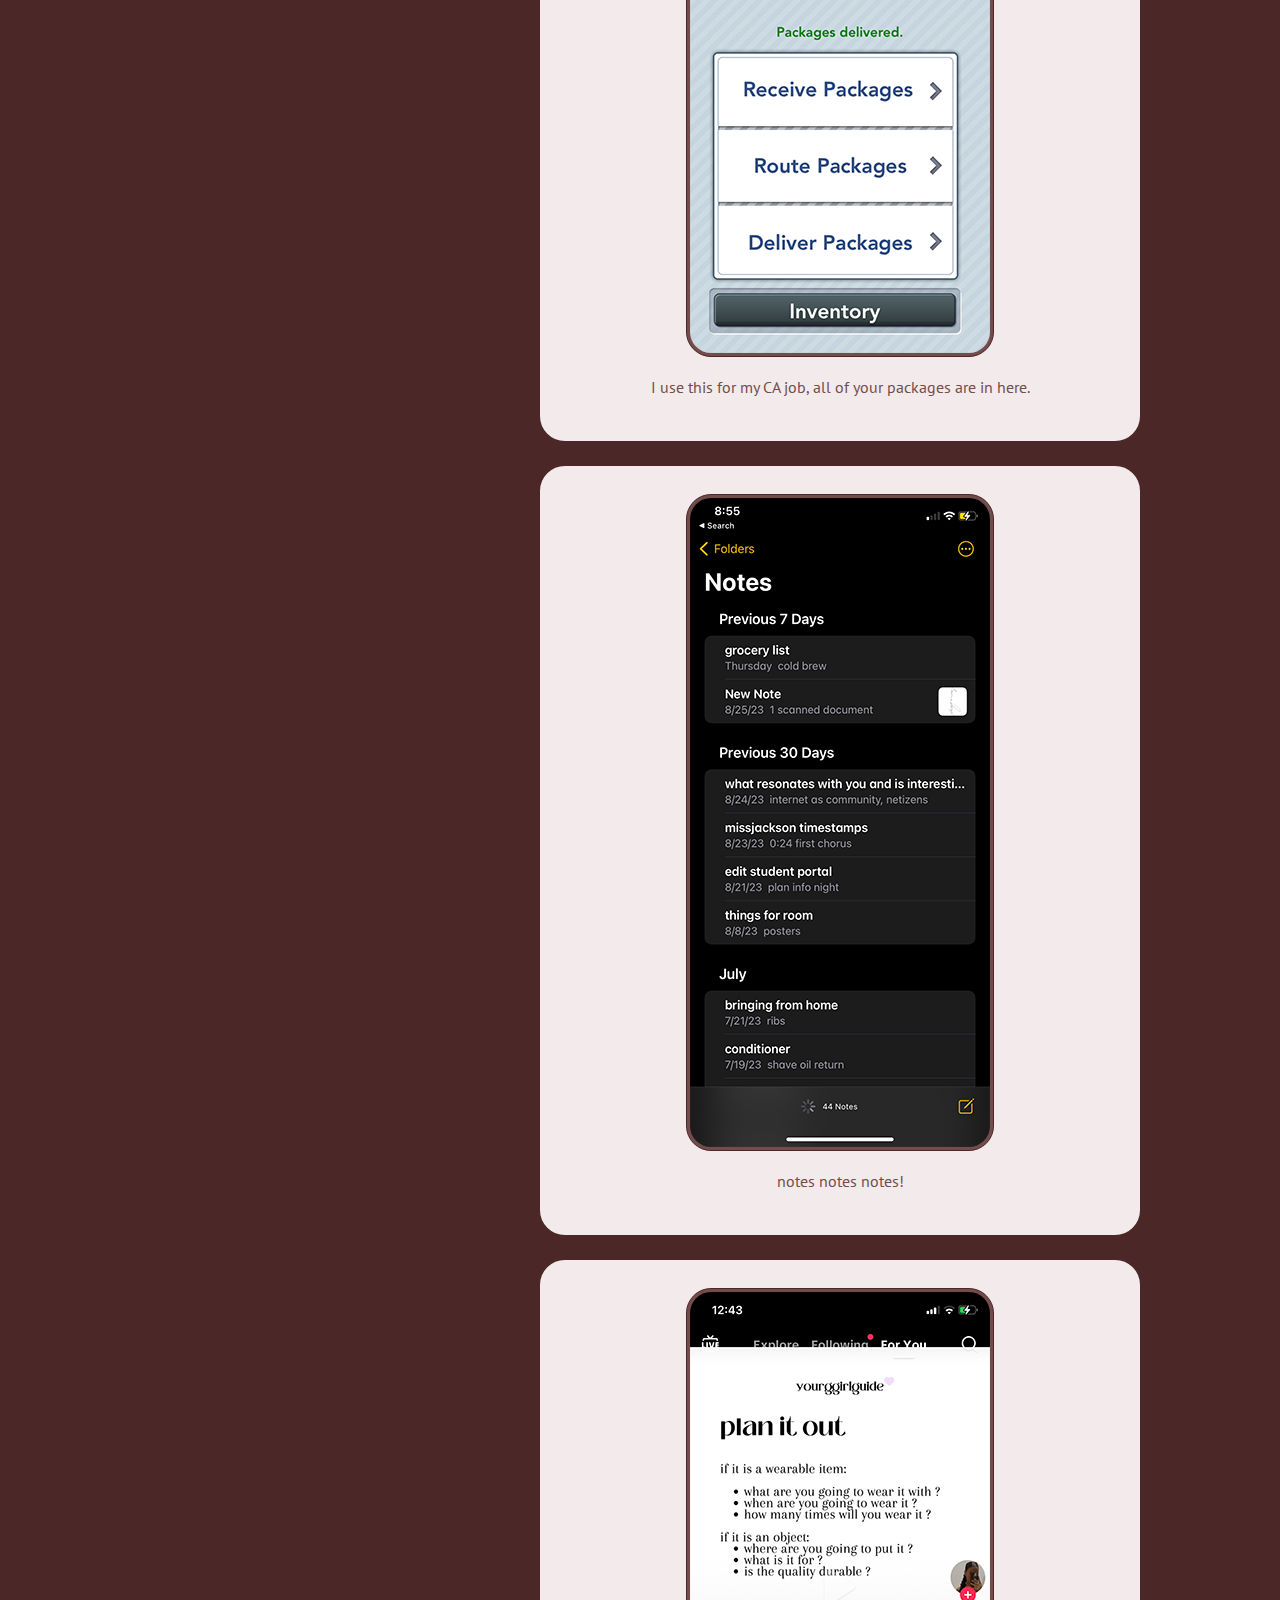
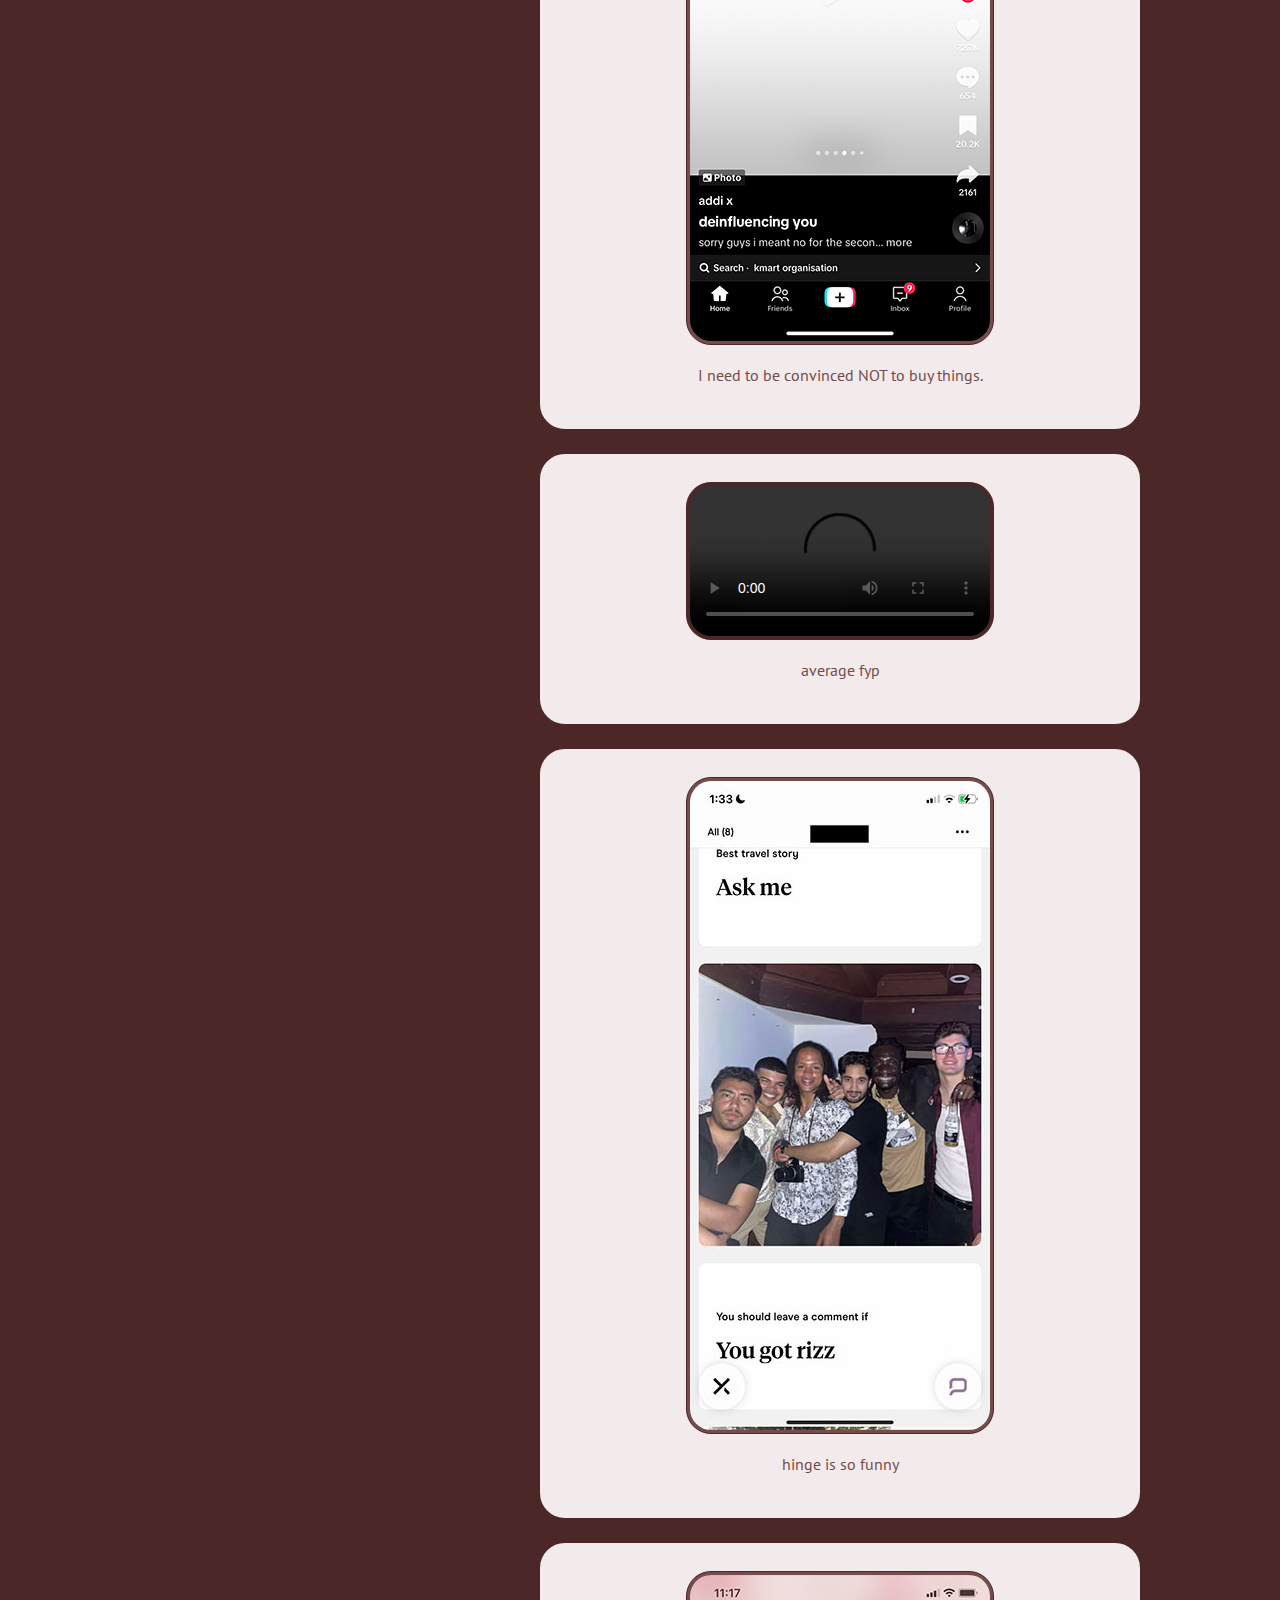
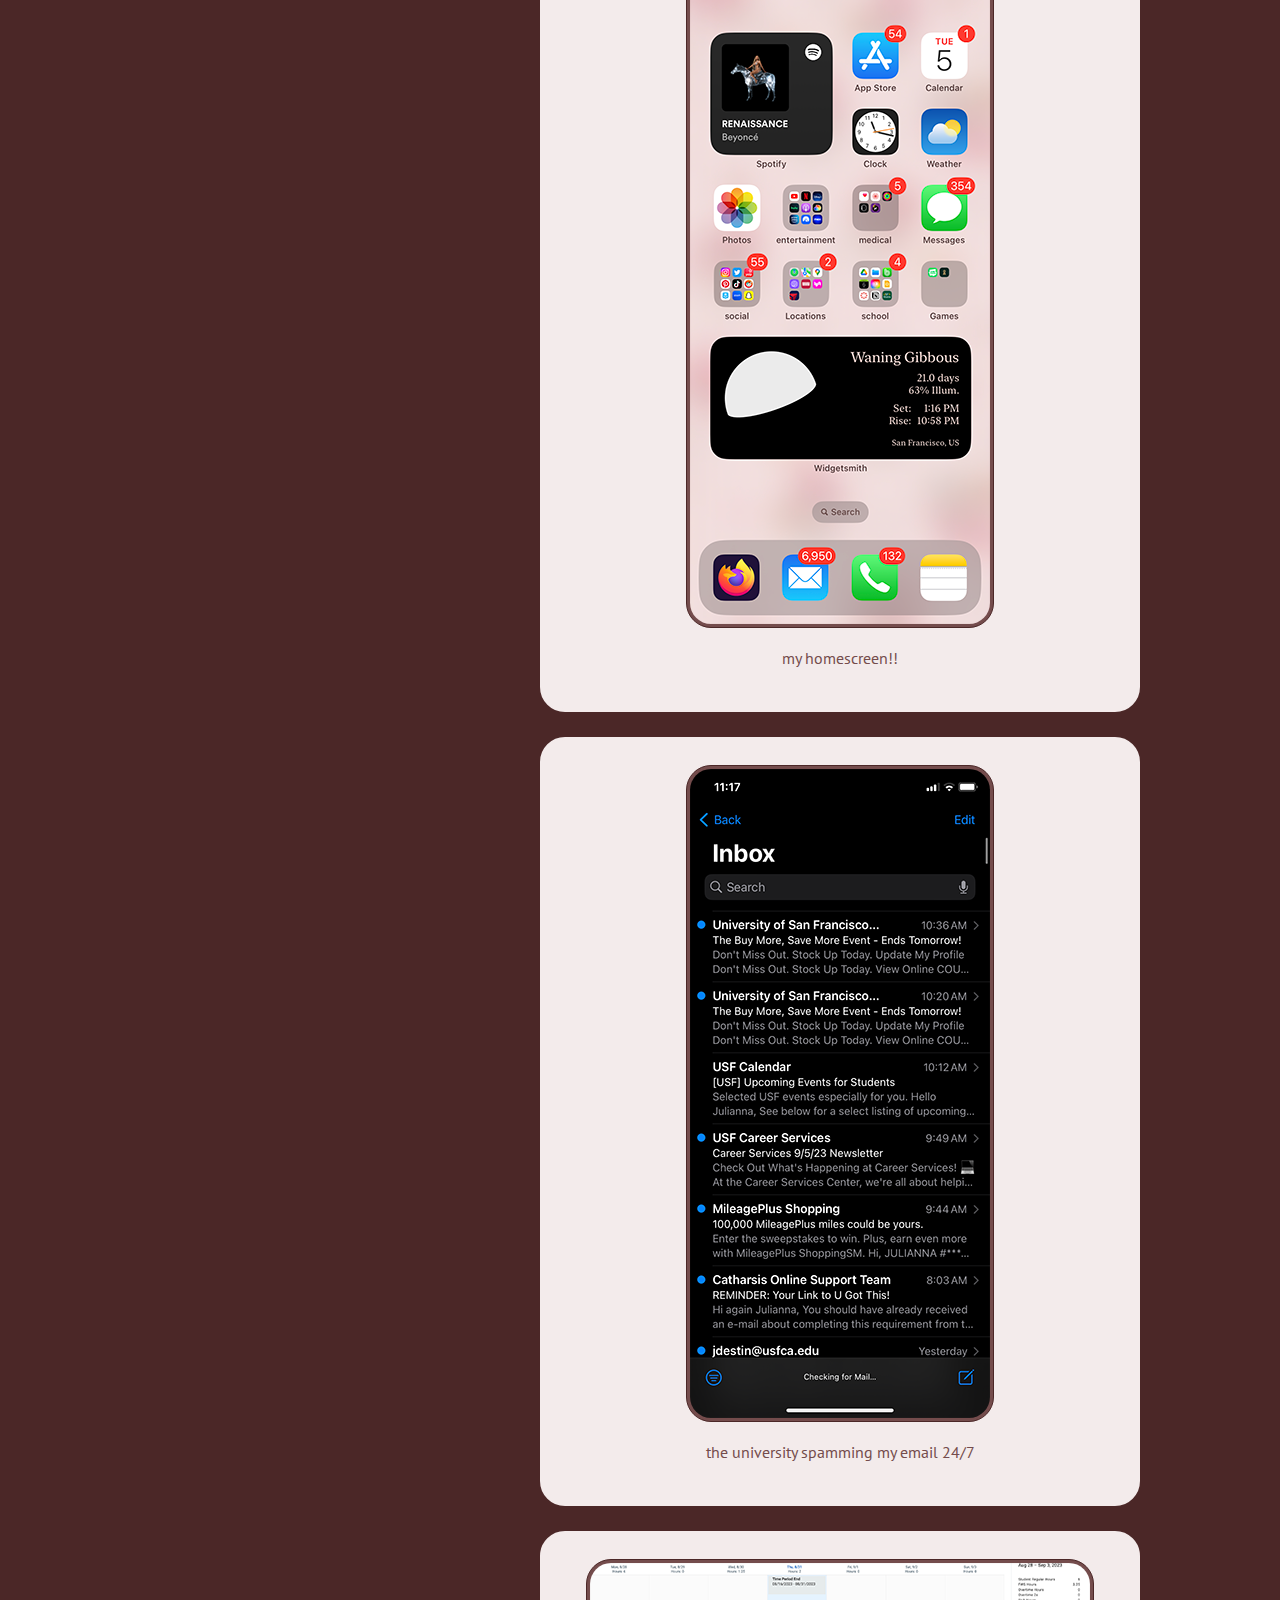
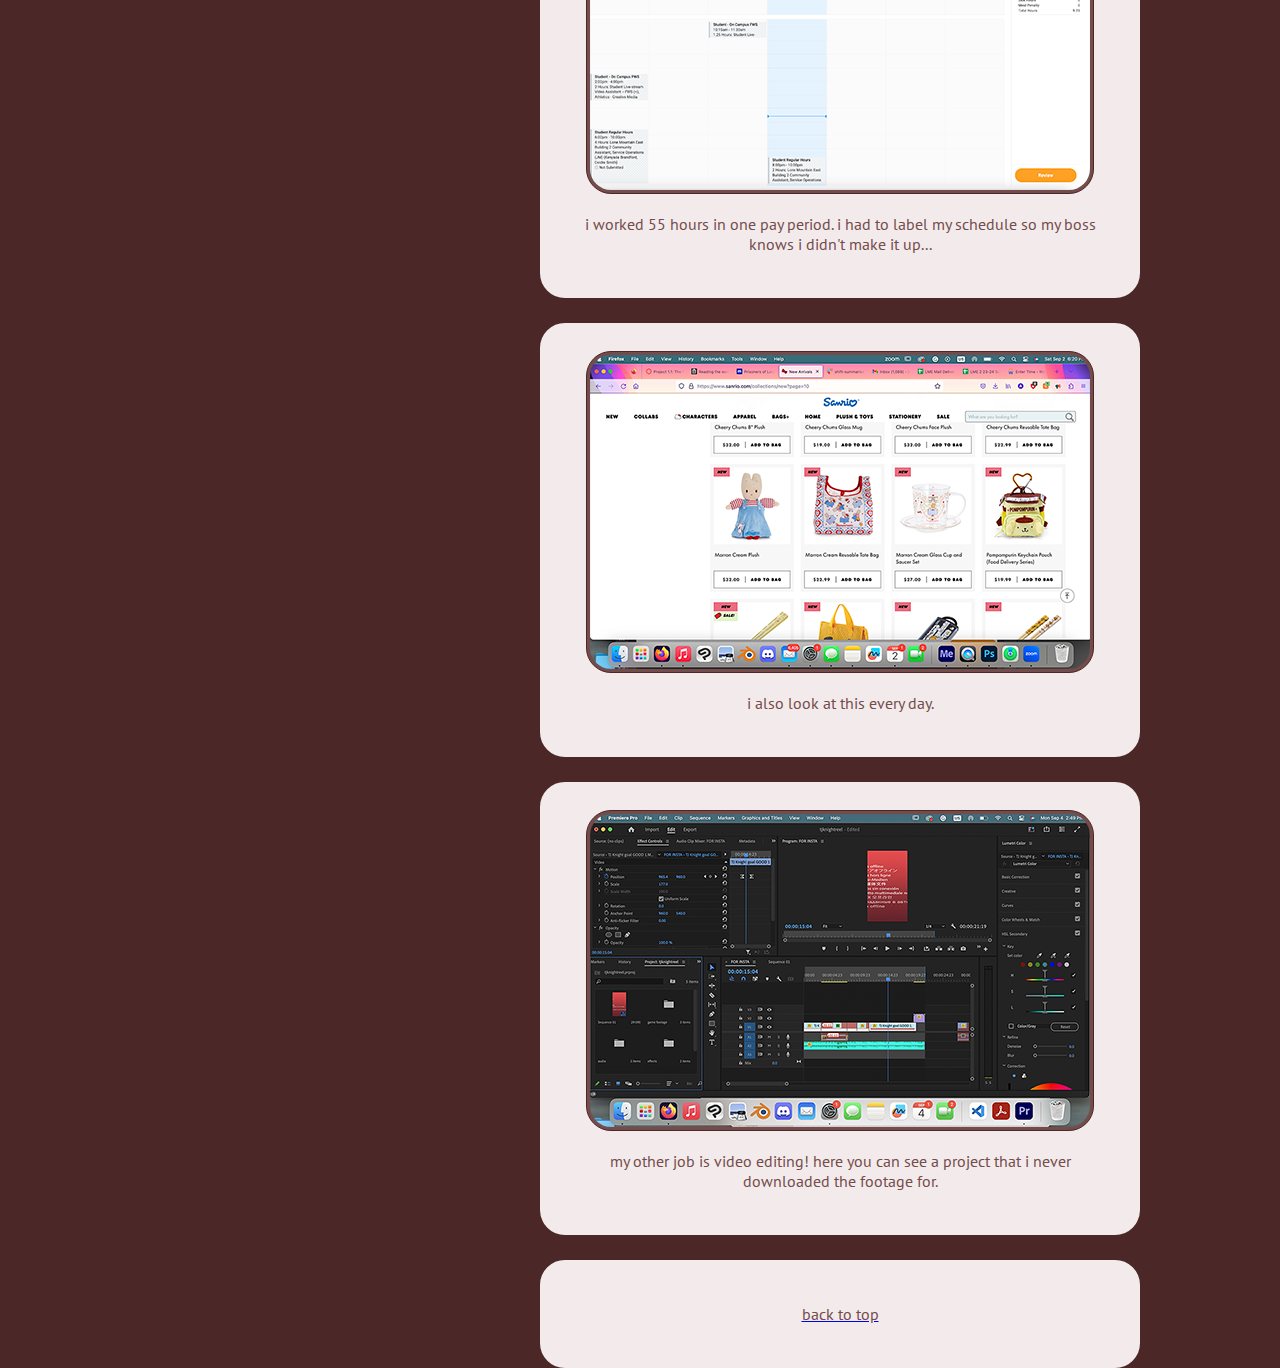
==== commit bce9da18: "updates" ====
--- a/thefeed.html
+++ b/thefeed.html
@@ -44,59 +44,96 @@
             <a href="https://nariiino.github.io/thefeed/" target="_blank">
                 <h4>Anna Maiorino</h4>
             </a>
+            <a href="https://gacopeland.github.io/thefeed/" target="_blank">
+                <h4>Grace Copeland</h4>
+            </a>
+            <a href="https://gacopeland.github.io/thefeed/" target="_blank">
+                <h4>Grace Copeland</h4>
+            </a>
+            <a href="https://ckkillilea.github.io/thefeed/" target="_blank">
+                <h4>Chloe Killilea</h4>
+            </a>
+            <a href="https://gemoxley.github.io/thefeed/" target="_blank">
+                <h4>Gray Moxley</h4>
+            </a>
+            <a href="https://gecookston.github.io/thefeed/" target="_blank">
+                <h4>Grace Cookston</h4>
+            </a>
         </nav>
         <main>
-            <section class="column">
-                <img src="img/IMG_6409.PNG" alt="screenshot of a pink iphone lockscreen.">
-                <p>I look at this every morning.</p>
+            <div class="column1">
+                <section>
+                    <img src="img/IMG_6409.PNG" alt="screenshot of a pink iphone lockscreen.">
+                    <p>I look at this every morning.</p>
+                </section>
+            </div>
+            <div class="column1">
+                <section>
+                    <img src="img/IMG_6421 copy.jpg" alt="photo of a venmo code">
+                    <p>I was out really late and this girl got me a burger so I took a pic of her venmo to pay her back.</p>
+                </section>
+            <div class="column1">
+                <section>
+                    <img src="img/IMG_6426.PNG" alt="screenshot of qtrak, a mail app">
+                    <p>I use this for my CA job, all of your packages are in here.</p>
             </section>
-            <section class="column">
-                <img src="img/IMG_6421 copy.jpg" alt="photo of a venmo code">
-                <p>I was out really late and this girl got me a burger so I took a pic of her venmo to pay her back.</p>
-            </section>
-            <section class="column">
-                <img src="img/IMG_6426.PNG" alt="screenshot of qtrak, a mail app">
-                <p>I use this for my CA job, all of your packages are in here.</p>
-            </section>
-            <section class="column">
+            </div>
+            <div class="column1">
+            <section>
                 <img src="img/IMG_6427.PNG" alt="screenshot of a notes app">
                 <p>notes notes notes!</p>
             </section>
-            <section class="column">
+            </div>
+            <div class="column1">
+            <section>
                 <img src="img/IMG_6430.PNG" alt="screenshot of a tiktok deinfluencing consumerism">
                 <p>I need to be convinced NOT to buy things.</p>
             </section>
+            </div>
+            <div class="column1">
             <section>
                 <video controls width="300">
                     <source src="img/tiktokfeed.mp4" type="video/mp4"/>
                 </video>
                 <p>average fyp</p>
             </section>
-            <section class="column">
-                <img src="img/IMG_6440 copy.jpg" alt="screenshot of a hinge profile">
-                <p>hinge is so funny</p>
-            </section>
-            <section class="column">
-                <img src="img/IMG_6451.PNG" alt="screenshot of a pink iphone homescreen">
-                <p>my homescreen!!</p>
-            </section>
-            <section class="column">
-                <img src="img/IMG_6452.PNG" alt="screenshot of the iphone mailbox">
-                <p>the university spamming my email 24/7</p>
-            </section>
-            <section class="column">
-                <img src="img/Screenshot 2023-08-31 at 5.03.42 PM.png" alt="screenshot of a work schedule on a computer">
-                <p>i worked 55 hours in one pay period. i had to label my schedule so my boss knows i didn't make it up...</p>
-            </section>
-            <section class="column">
-                <img src="img/Screenshot 2023-09-02 at 6.20.06 PM.png" alt="screenshot of the sanrio website">
-                <p>i also look at this every day.</p>
-            </section>
-            <section class="column">
-                <img src="img/premierepross.png" alt="screenshot of a project in premiere pro">
-                <p>my other job is video editing! here you can see a project that i never downloaded the footage for.</p>
-            </section>
-            <section class="column">
+            <div class="column2">
+                <section>
+                    <img src="img/IMG_6440 copy.jpg" alt="screenshot of a hinge profile">
+                    <p>hinge is so funny</p>
+                </section>
+            </div>
+            <div class="column2">
+                <section>
+                    <img src="img/IMG_6451.PNG" alt="screenshot of a pink iphone homescreen">
+                    <p>my homescreen!!</p>
+                </section>
+            </div>
+            <div class="column2">
+                <section>
+                    <img src="img/IMG_6452.PNG" alt="screenshot of the iphone mailbox">
+                    <p>the university spamming my email 24/7</p>
+                </section>
+            </div>
+            <div class="column2">
+                <section>
+                    <img src="img/Screenshot 2023-08-31 at 5.03.42 PM.png" alt="screenshot of a work schedule on a computer">
+                    <p>i worked 55 hours in one pay period. i had to label my schedule so my boss knows i didn't make it up...</p>
+                </section>
+            </div>
+            <div class="column2">
+                <section>
+                    <img src="img/Screenshot 2023-09-02 at 6.20.06 PM.png" alt="screenshot of the sanrio website">
+                    <p>i also look at this every day.</p>
+                </section>
+            </div>
+            <div class="column2">
+                <section>
+                    <img src="img/premierepross.png" alt="screenshot of a project in premiere pro">
+                    <p>my other job is video editing! here you can see a project that i never downloaded the footage for.</p>
+                </section>
+            </div>
+            <section>
                 <a href="thefeed.html">
                 <p>back to top</p>
                 </a>
--- a/css/style.css
+++ b/css/style.css
@@ -20,6 +20,7 @@
     border: 1px rgb(243, 235, 235) solid;
     border-radius: 25px;
     text-align: center;
+    height: 30%;
 }
 
 nav {
@@ -33,6 +34,8 @@
     border-radius: 25px;
     color:rgb(243, 235, 235);
     font-size: 20px;
+    height: 35%;
+    overflow-y: scroll;
 }
 nav a {
     color:rgb(243, 235, 235);
@@ -41,7 +44,7 @@
     width: 300px;
 }
 #splashpage {
-    margin-top: 325px;
+    margin-top: 15%;
     text-align: center;
     padding-left: 50px;
     padding-right:50px;
@@ -64,6 +67,15 @@
     text-align: center;
     border-radius: 25px;
     background-color: rgb(243, 235, 235);
+}
+
+#footer {
+    font-family: 'DM Serif Display', serif;
+    text-align: center;
+    border: 3px rgb(243, 235, 235) solid;
+    border-radius: 25px;
+    color:rgb(243, 235, 235);
+    font-size: 20px;
 }
 
 section p {
@@ -106,16 +118,16 @@
     text-align: left;
     border:rgb(243, 235, 235) 3px solid;
     border-radius: 25px;
+    height: 15%;
 }
 
-.row:after {
-    content: "";
-    display: table;
-    clear: both;
-}
+column1 {
+    float: left;
+    margin: 0px;
+    width: 400px;
 
- .column {
-    float: right;
-    width: 50%;
-    padding: 10px;
-}
+
+column2 {
+    float: left;
+    margin: 0px;
+    width: 400px;
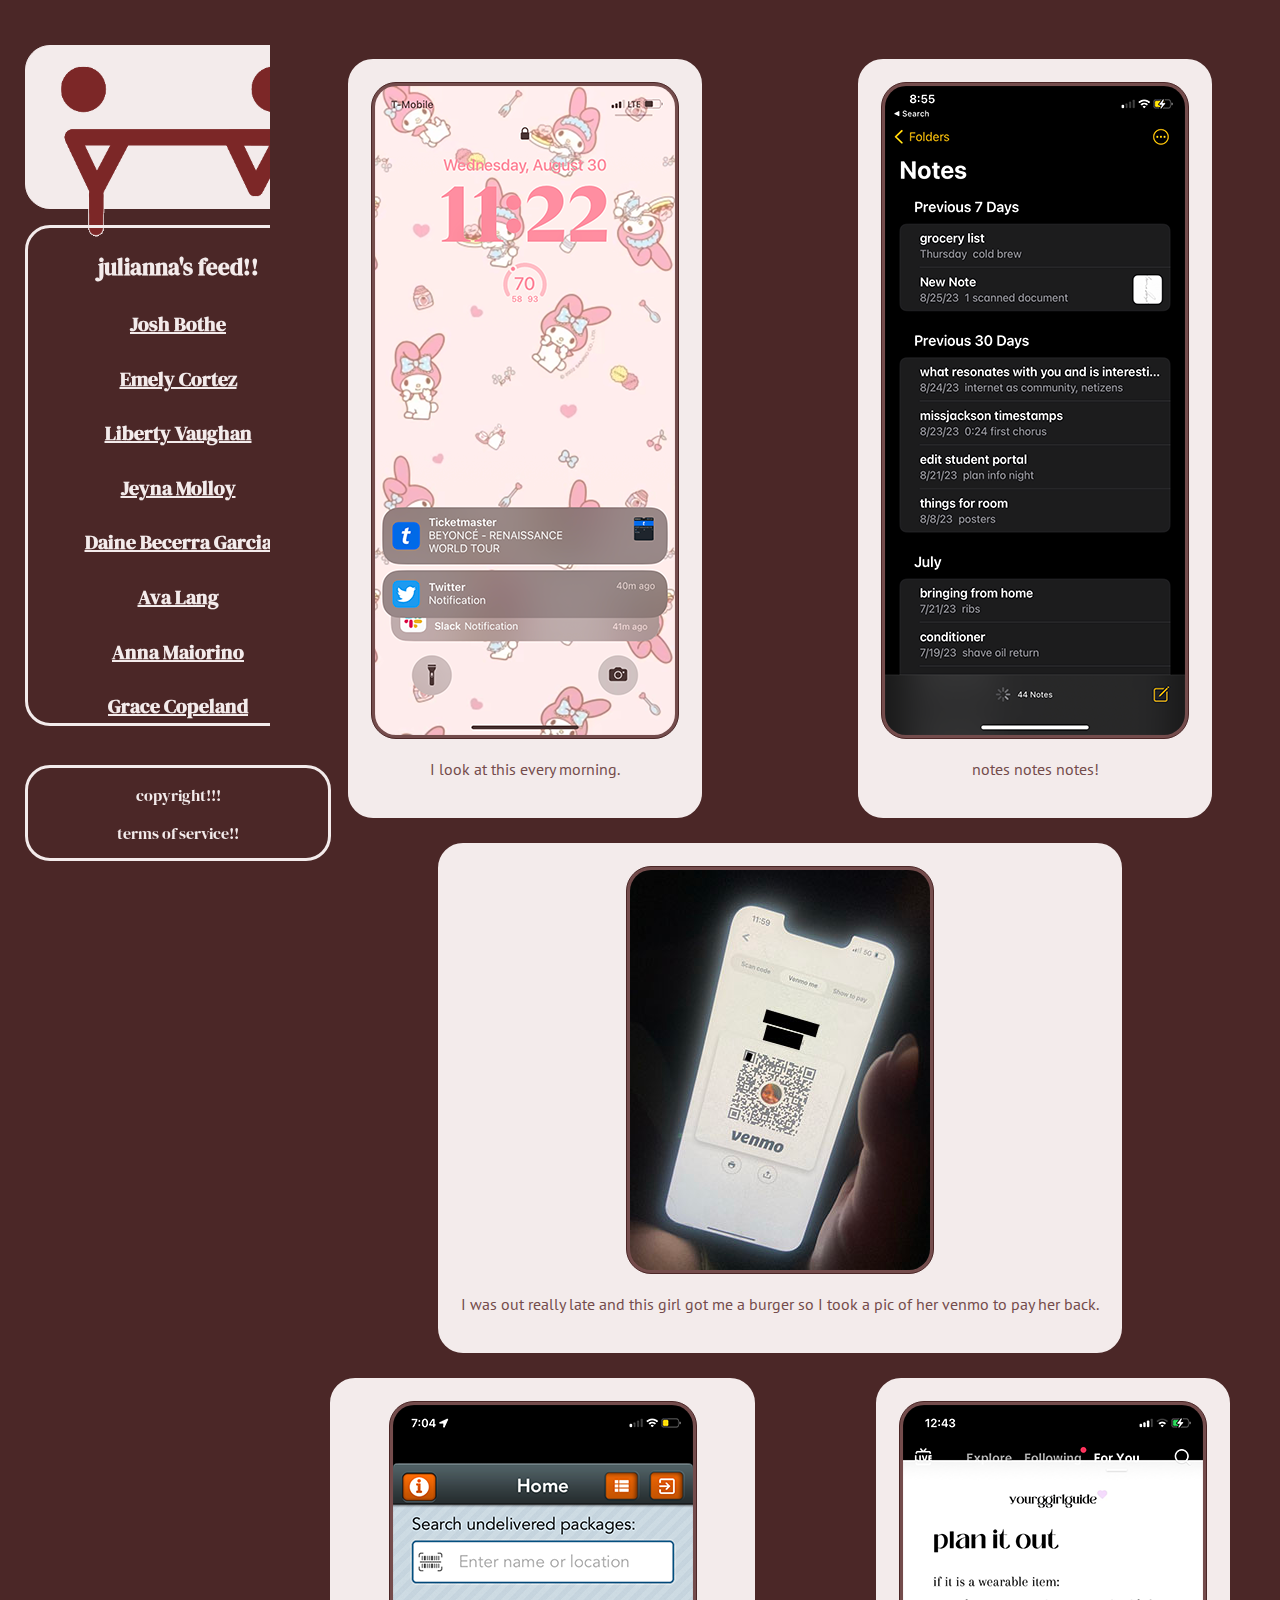
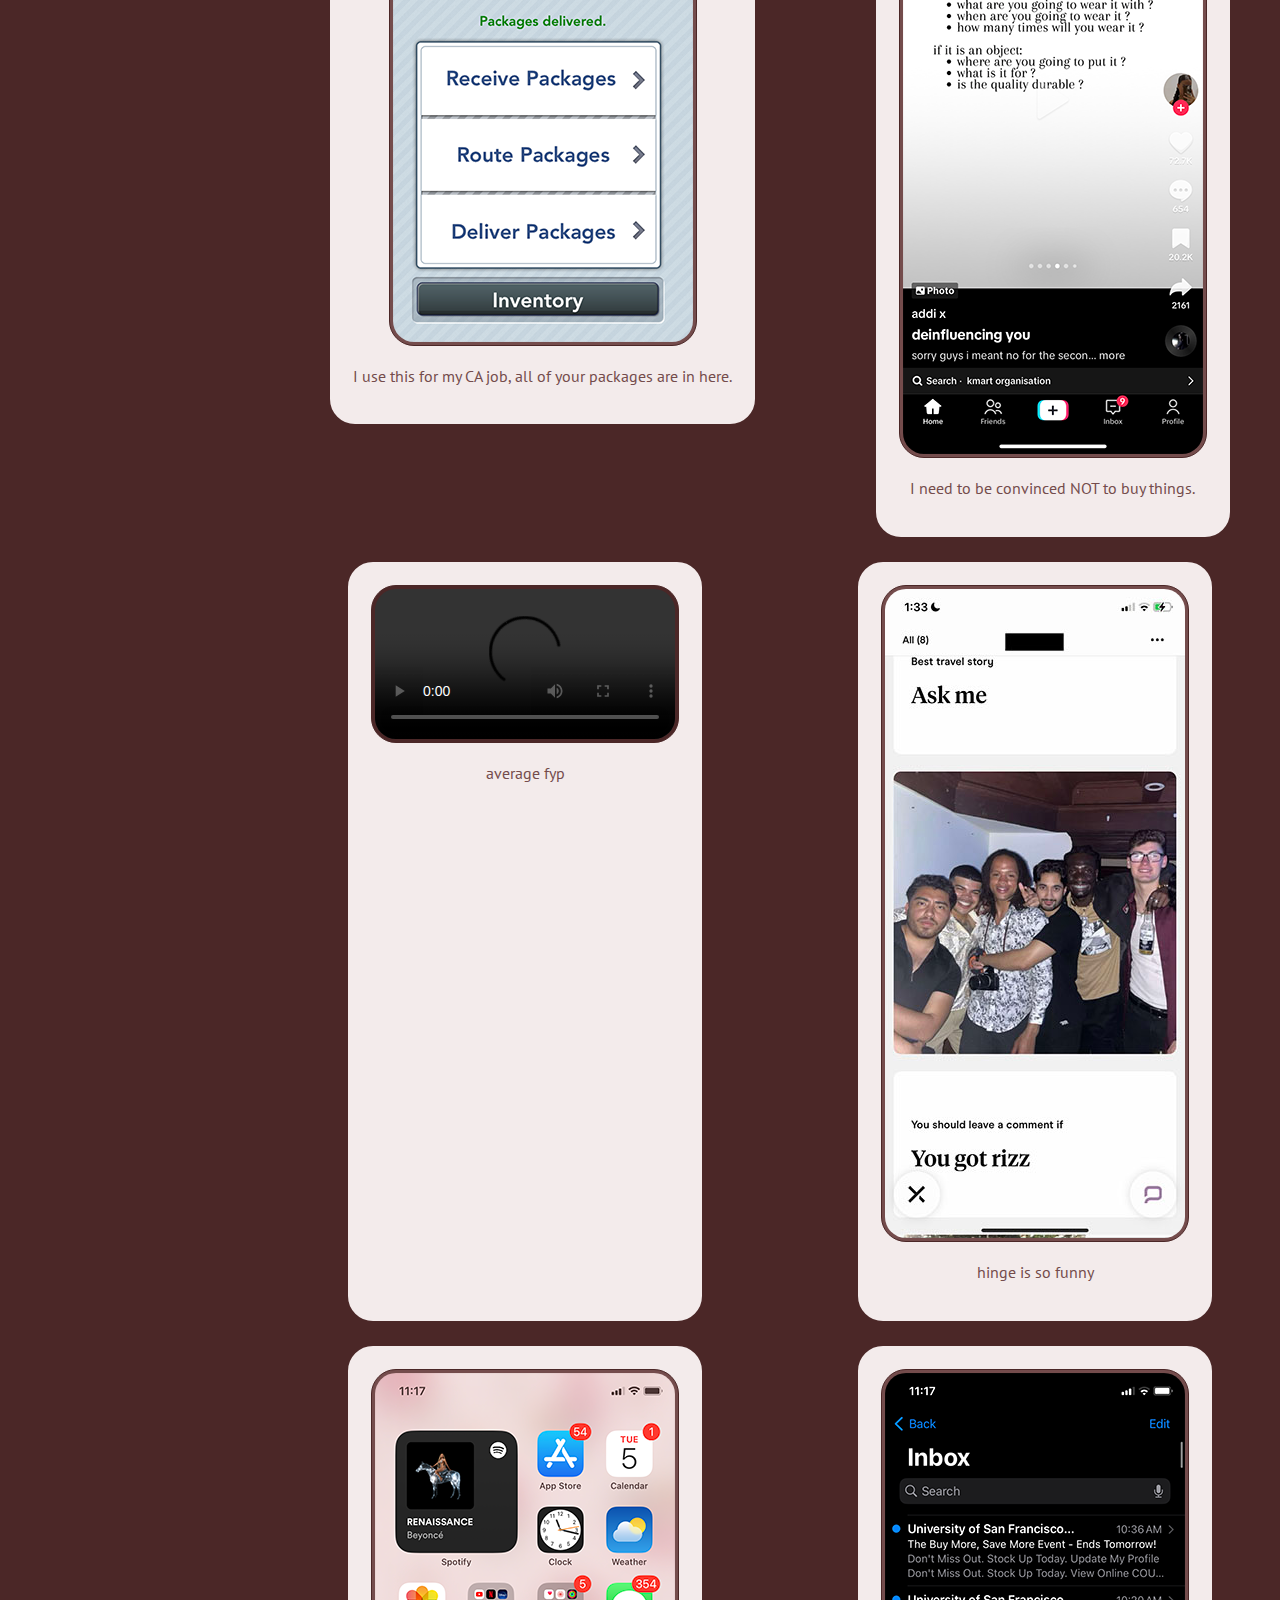
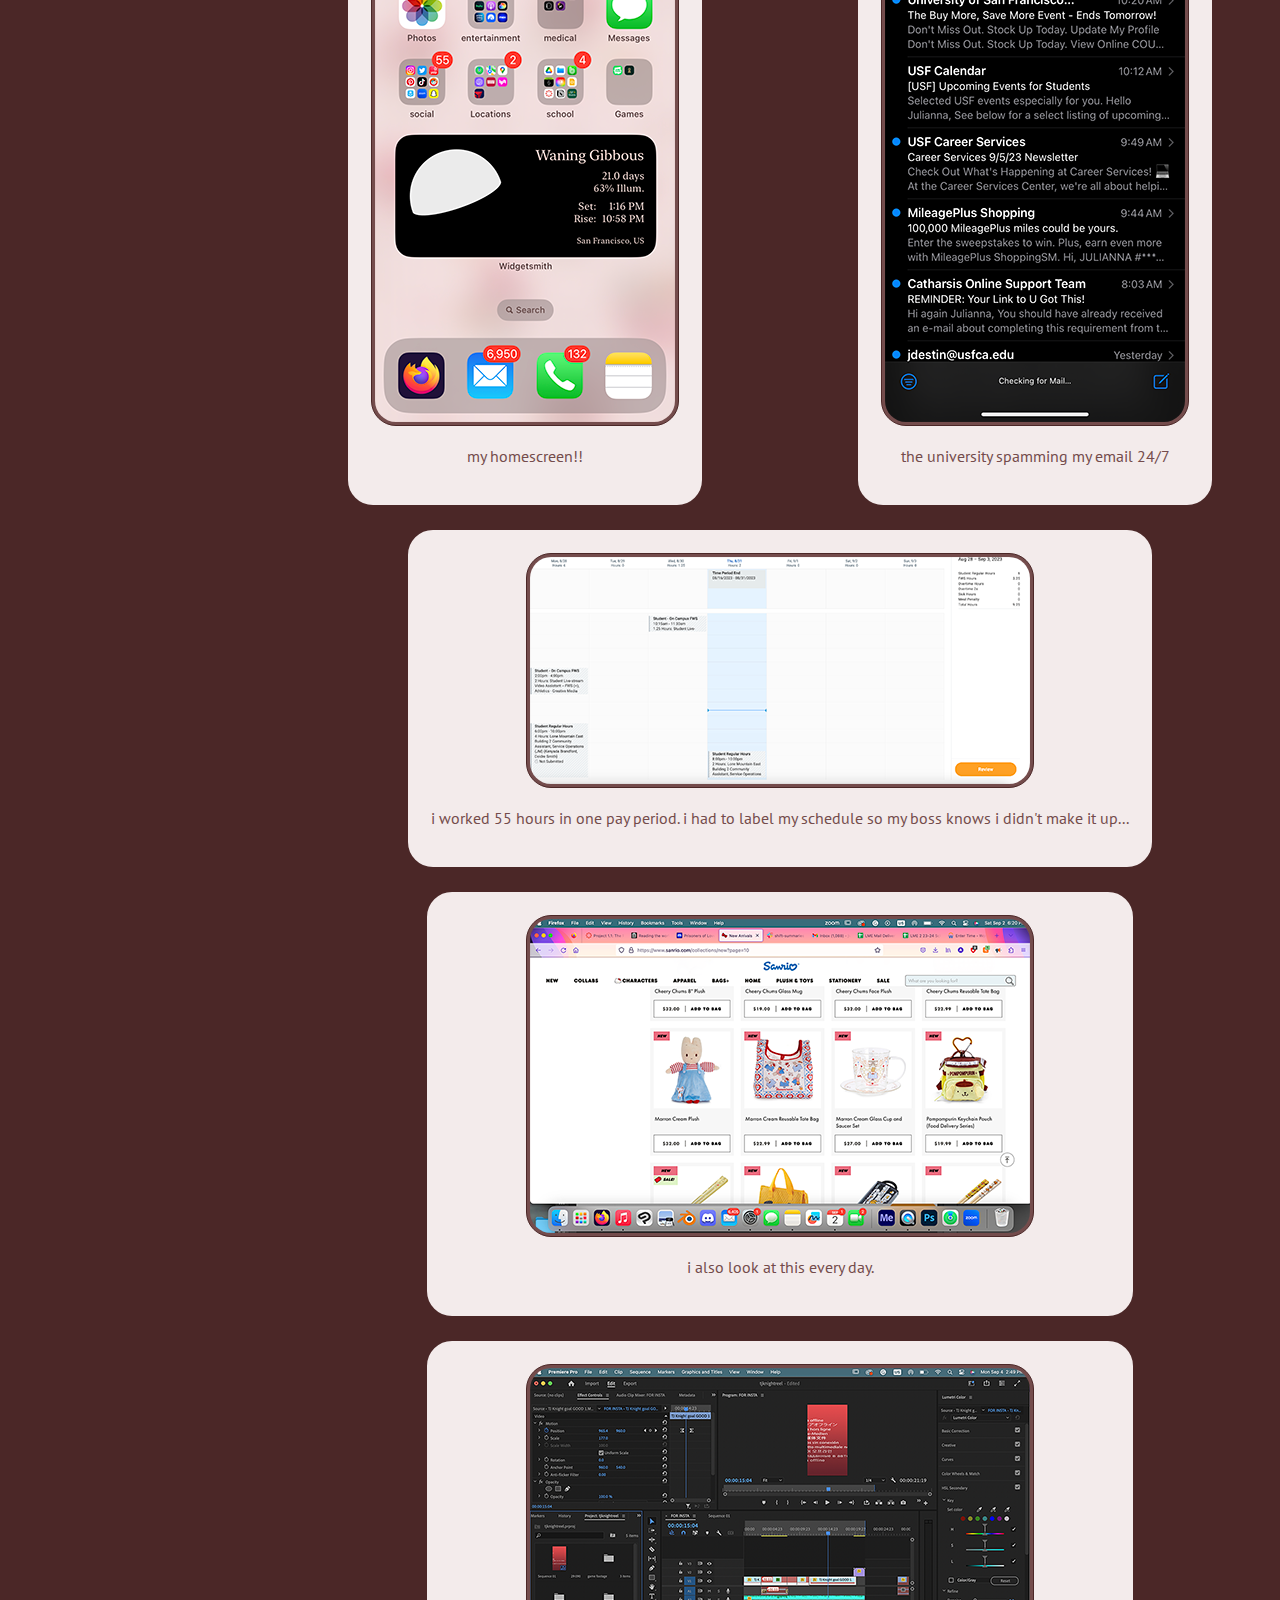
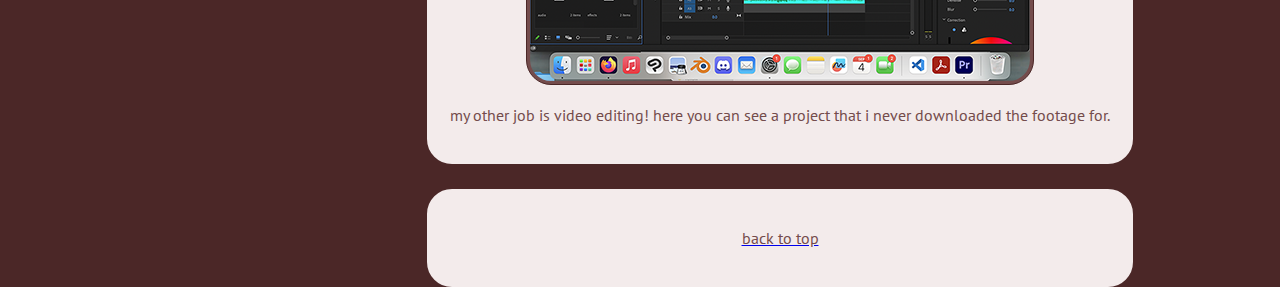
==== commit 0b77db3e: "update" ====
--- a/thefeed.html
+++ b/thefeed.html
@@ -47,8 +47,6 @@
             <a href="https://gacopeland.github.io/thefeed/" target="_blank">
                 <h4>Grace Copeland</h4>
             </a>
-            <a href="https://gacopeland.github.io/thefeed/" target="_blank">
-                <h4>Grace Copeland</h4>
             </a>
             <a href="https://ckkillilea.github.io/thefeed/" target="_blank">
                 <h4>Chloe Killilea</h4>
@@ -61,61 +59,44 @@
             </a>
         </nav>
         <main>
-            <div class="column1">
                 <section>
                     <img src="img/IMG_6409.PNG" alt="screenshot of a pink iphone lockscreen.">
                     <p>I look at this every morning.</p>
                 </section>
-            </div>
-            <div class="column1">
+                <section>
+                    <img src="img/IMG_6427.PNG" alt="screenshot of a notes app">
+                    <p>notes notes notes!</p>
+                </section>
                 <section>
                     <img src="img/IMG_6421 copy.jpg" alt="photo of a venmo code">
                     <p>I was out really late and this girl got me a burger so I took a pic of her venmo to pay her back.</p>
                 </section>
-            <div class="column1">
-                <section>
+                <section id="qtrak">
                     <img src="img/IMG_6426.PNG" alt="screenshot of qtrak, a mail app">
                     <p>I use this for my CA job, all of your packages are in here.</p>
-            </section>
-            </div>
-            <div class="column1">
-            <section>
-                <img src="img/IMG_6427.PNG" alt="screenshot of a notes app">
-                <p>notes notes notes!</p>
-            </section>
-            </div>
-            <div class="column1">
-            <section>
-                <img src="img/IMG_6430.PNG" alt="screenshot of a tiktok deinfluencing consumerism">
-                <p>I need to be convinced NOT to buy things.</p>
-            </section>
-            </div>
-            <div class="column1">
-            <section>
-                <video controls width="300">
+                </section>
+                 <section>
+                    <img src="img/IMG_6430.PNG" alt="screenshot of a tiktok deinfluencing consumerism">
+                    <p>I need to be convinced NOT to buy things.</p>
+                </section>
+                <section>
+                    <video controls width="300">
                     <source src="img/tiktokfeed.mp4" type="video/mp4"/>
-                </video>
-                <p>average fyp</p>
-            </section>
-            <div class="column2">
+                    </video>
+                    <p>average fyp</p>
+                </section>
                 <section>
                     <img src="img/IMG_6440 copy.jpg" alt="screenshot of a hinge profile">
                     <p>hinge is so funny</p>
                 </section>
-            </div>
-            <div class="column2">
                 <section>
                     <img src="img/IMG_6451.PNG" alt="screenshot of a pink iphone homescreen">
                     <p>my homescreen!!</p>
                 </section>
-            </div>
-            <div class="column2">
                 <section>
                     <img src="img/IMG_6452.PNG" alt="screenshot of the iphone mailbox">
                     <p>the university spamming my email 24/7</p>
                 </section>
-            </div>
-            <div class="column2">
                 <section>
                     <img src="img/Screenshot 2023-08-31 at 5.03.42 PM.png" alt="screenshot of a work schedule on a computer">
                     <p>i worked 55 hours in one pay period. i had to label my schedule so my boss knows i didn't make it up...</p>
@@ -126,13 +107,10 @@
                     <img src="img/Screenshot 2023-09-02 at 6.20.06 PM.png" alt="screenshot of the sanrio website">
                     <p>i also look at this every day.</p>
                 </section>
-            </div>
-            <div class="column2">
                 <section>
                     <img src="img/premierepross.png" alt="screenshot of a project in premiere pro">
                     <p>my other job is video editing! here you can see a project that i never downloaded the footage for.</p>
                 </section>
-            </div>
             <section>
                 <a href="thefeed.html">
                 <p>back to top</p>
--- a/css/style.css
+++ b/css/style.css
@@ -14,19 +14,19 @@
     background-color: rgb(243, 235, 235);
     width: 300px;
     position: fixed;
-    top: 50px;
+    top: 5%;
     left: 25px;
     font-family: 'DM Serif Display', serif;
     border: 1px rgb(243, 235, 235) solid;
     border-radius: 25px;
     text-align: center;
-    height: 30%;
+    height: 18%;
 }
 
 nav {
     width: 300px;
     position: fixed;
-    top: 300px;
+    top: 25%;
     left: 25px;
     font-family: 'DM Serif Display', serif;
     text-align: center;
@@ -34,17 +34,19 @@
     border-radius: 25px;
     color:rgb(243, 235, 235);
     font-size: 20px;
-    height: 35%;
+    height: 55%;
     overflow-y: scroll;
 }
 nav a {
     color:rgb(243, 235, 235);
 }
+
 header img{
     width: 300px;
 }
+
 #splashpage {
-    margin-top: 15%;
+    margin-top: 300px;
     text-align: center;
     padding-left: 50px;
     padding-right:50px;
@@ -56,14 +58,24 @@
 }
 main {
     background-color: rgb(75, 39, 39);
-    width: 600px;
-    margin-left: 500px;
+    width: 85%;
+    margin-left: 230px;
+    top:34px;
+    display: flex;
+    flex-direction: row;
+    flex-wrap: wrap;
+    justify-content: space-around;
+    position: relative;
+}
+
+#qtrak {
+    height: 600px;
 }
 
 section {
     border: 3px rgb(243, 235, 235) solid;
     margin-top: 25px;
-    padding: 25px;
+    padding: 20px;
     text-align: center;
     border-radius: 25px;
     background-color: rgb(243, 235, 235);
@@ -118,16 +130,6 @@
     text-align: left;
     border:rgb(243, 235, 235) 3px solid;
     border-radius: 25px;
-    height: 15%;
-}
-
-column1 {
-    float: left;
-    margin: 0px;
-    width: 400px;
-
-
-column2 {
-    float: left;
-    margin: 0px;
-    width: 400px;
+    height: 10%;
+    top: 85%;
+}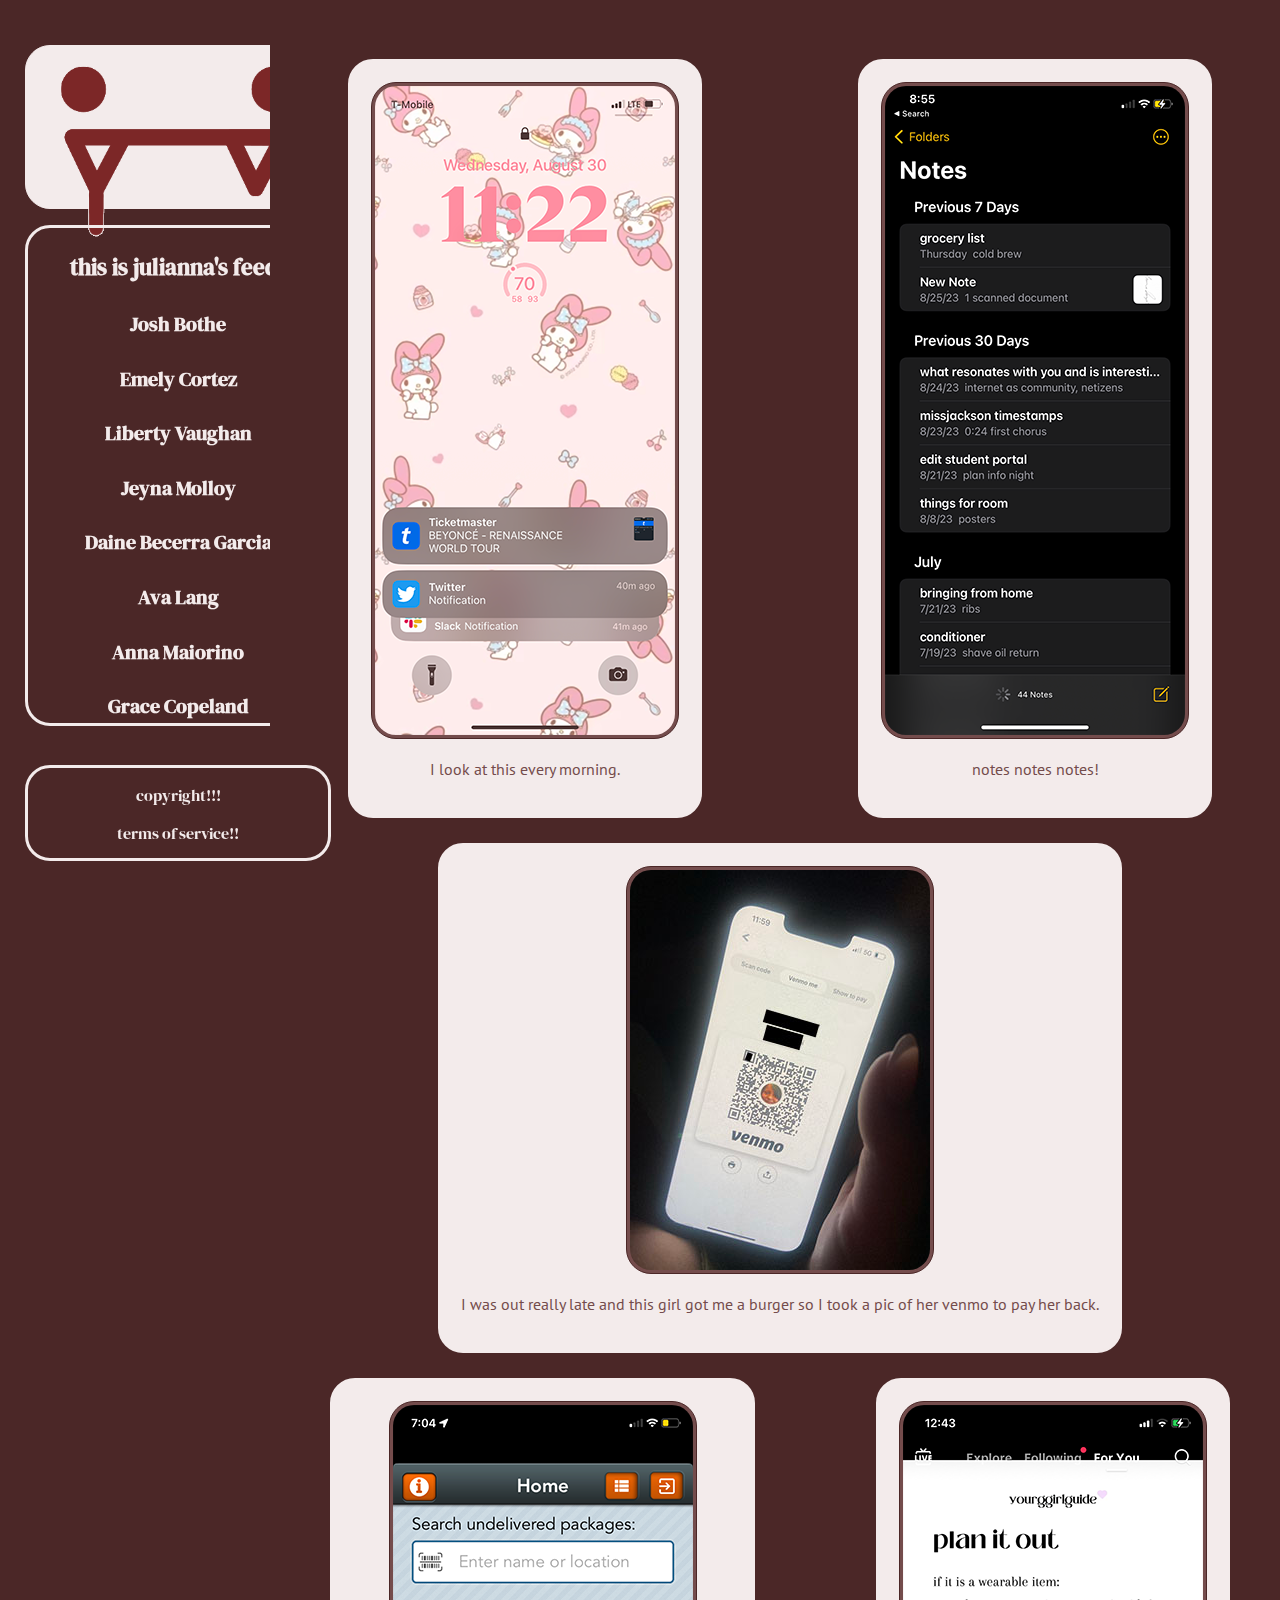
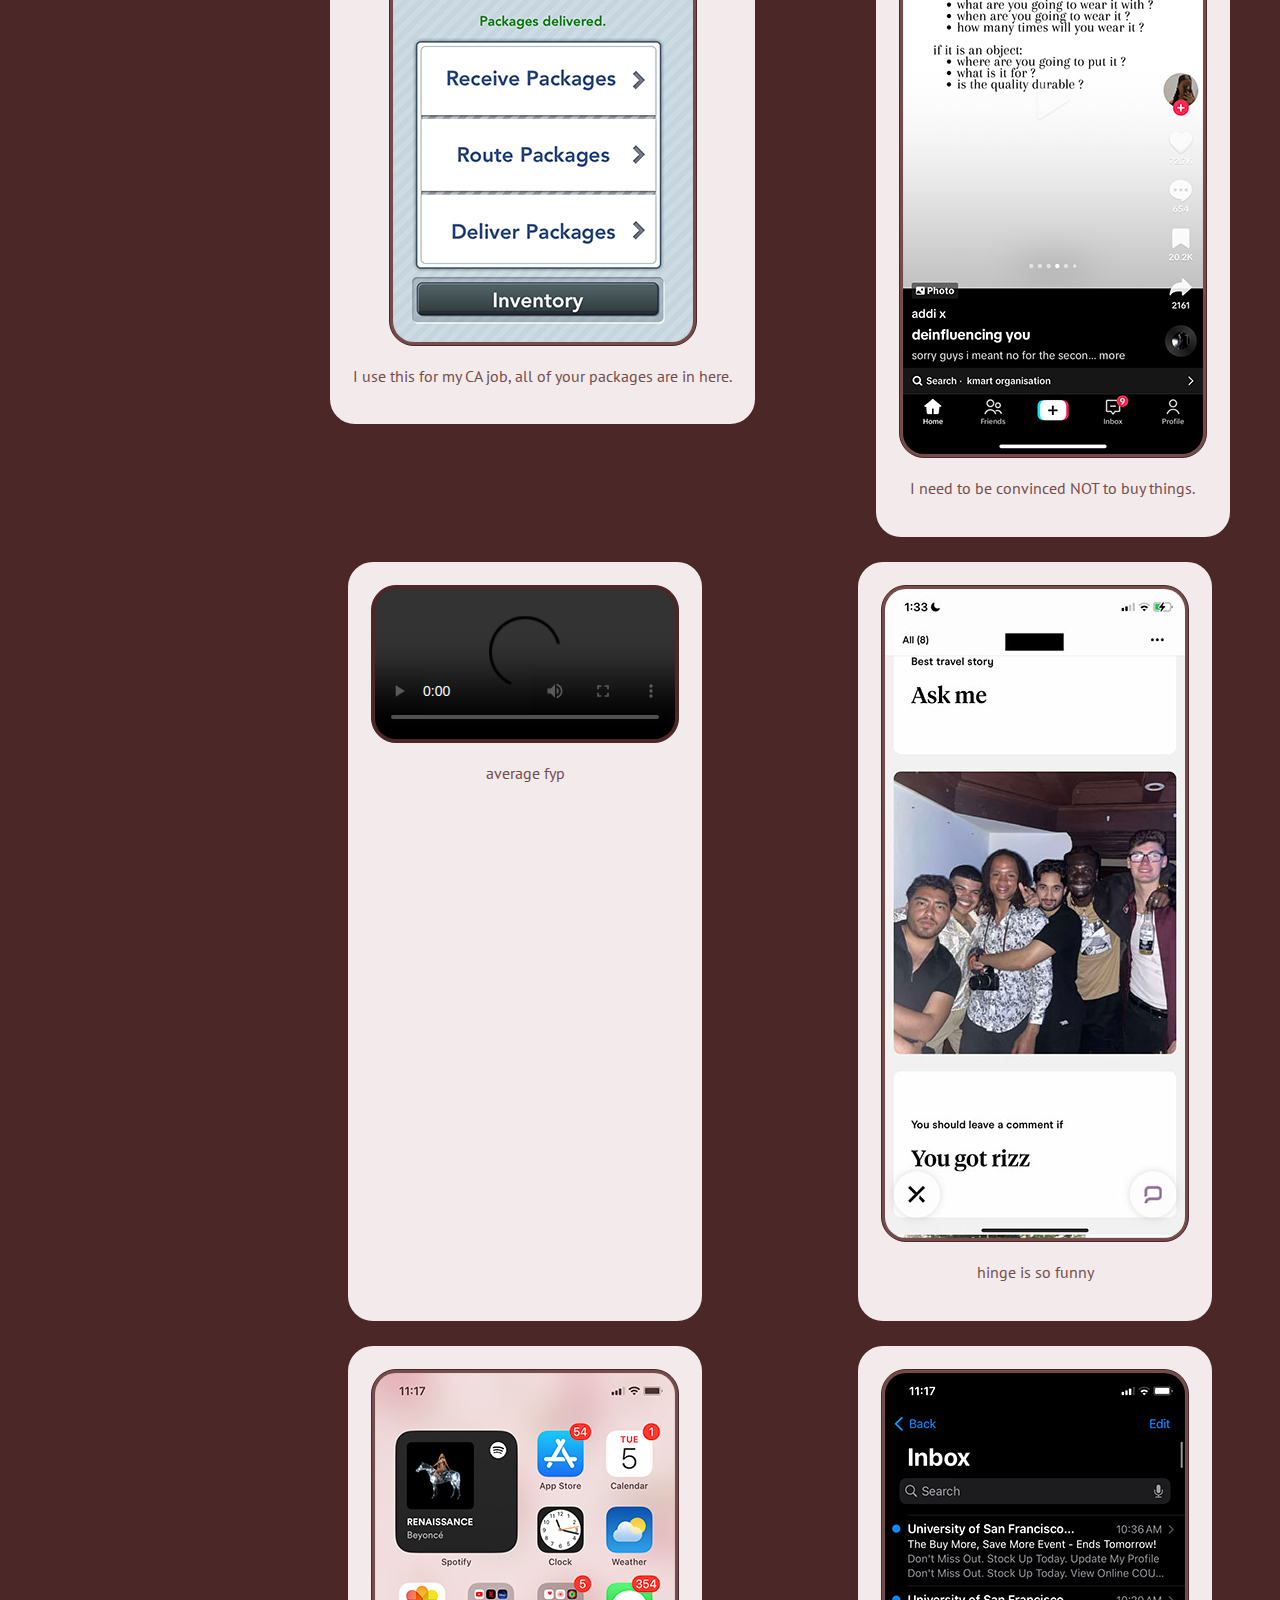
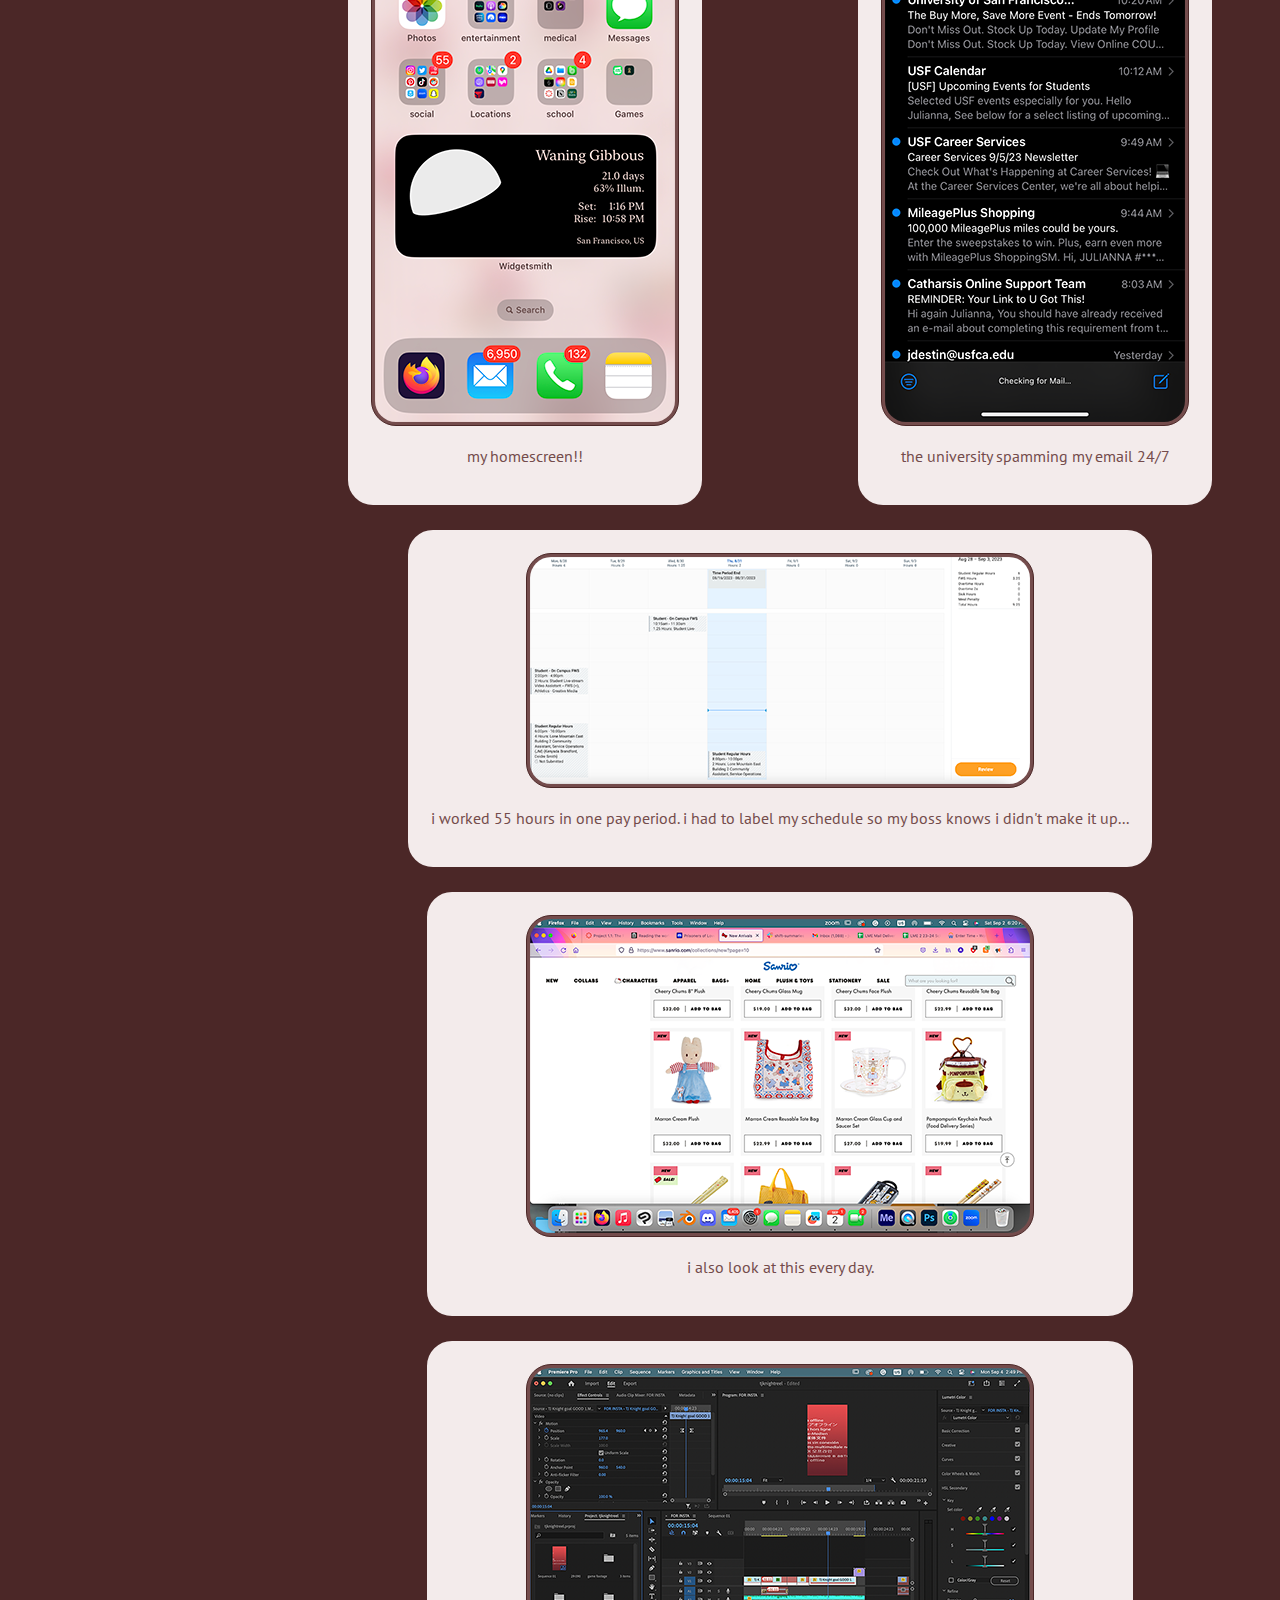
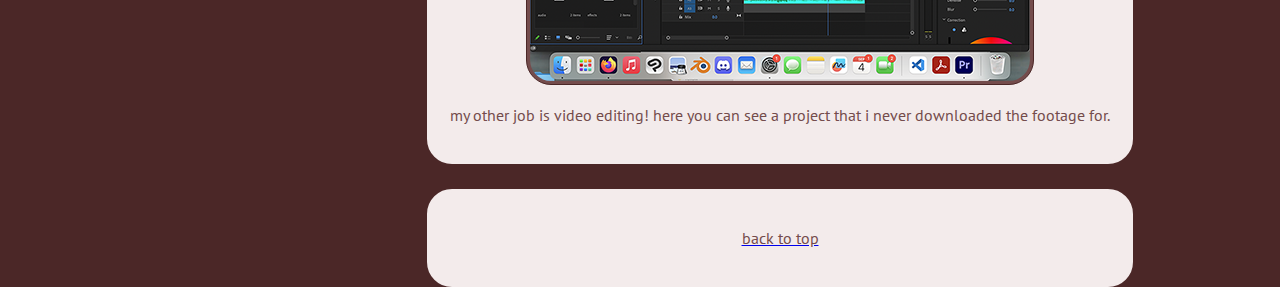
==== commit 0b675b90: "update" ====
--- a/thefeed.html
+++ b/thefeed.html
@@ -22,7 +22,7 @@
             </a>
         </header>
         <nav>
-            <h3>julianna's feed!!</h3>
+            <h3> this is julianna's feed!</h3>
             <a href="https://jrbothe.github.io/thefeed/" target="_blank">
                 <h4>Josh Bothe</h4>
             </a>
--- a/css/style.css
+++ b/css/style.css
@@ -37,8 +37,15 @@
     height: 55%;
     overflow-y: scroll;
 }
+
+nav h4:hover {
+    background-color:rgb(243, 235, 235);
+    color:rgb(185, 45, 45)
+}
+
 nav a {
     color:rgb(243, 235, 235);
+    text-decoration: none;
 }
 
 header img{
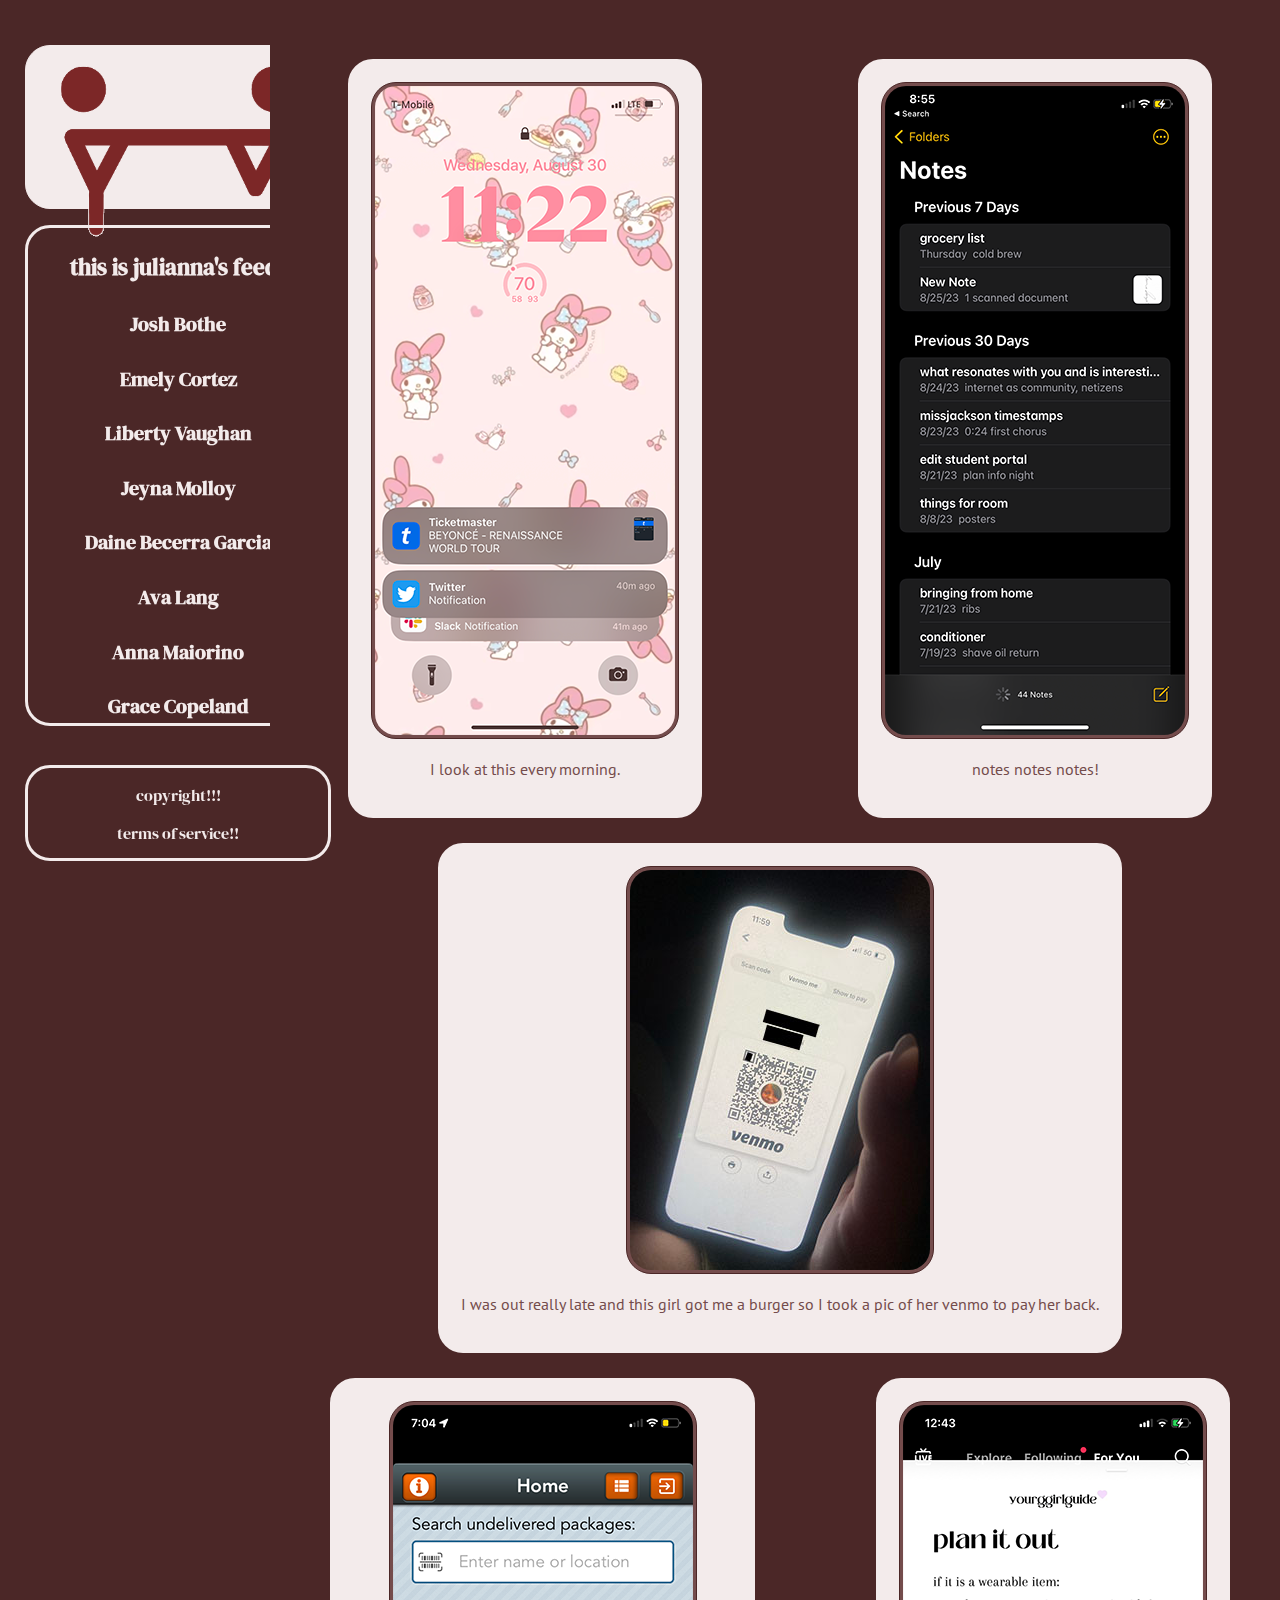
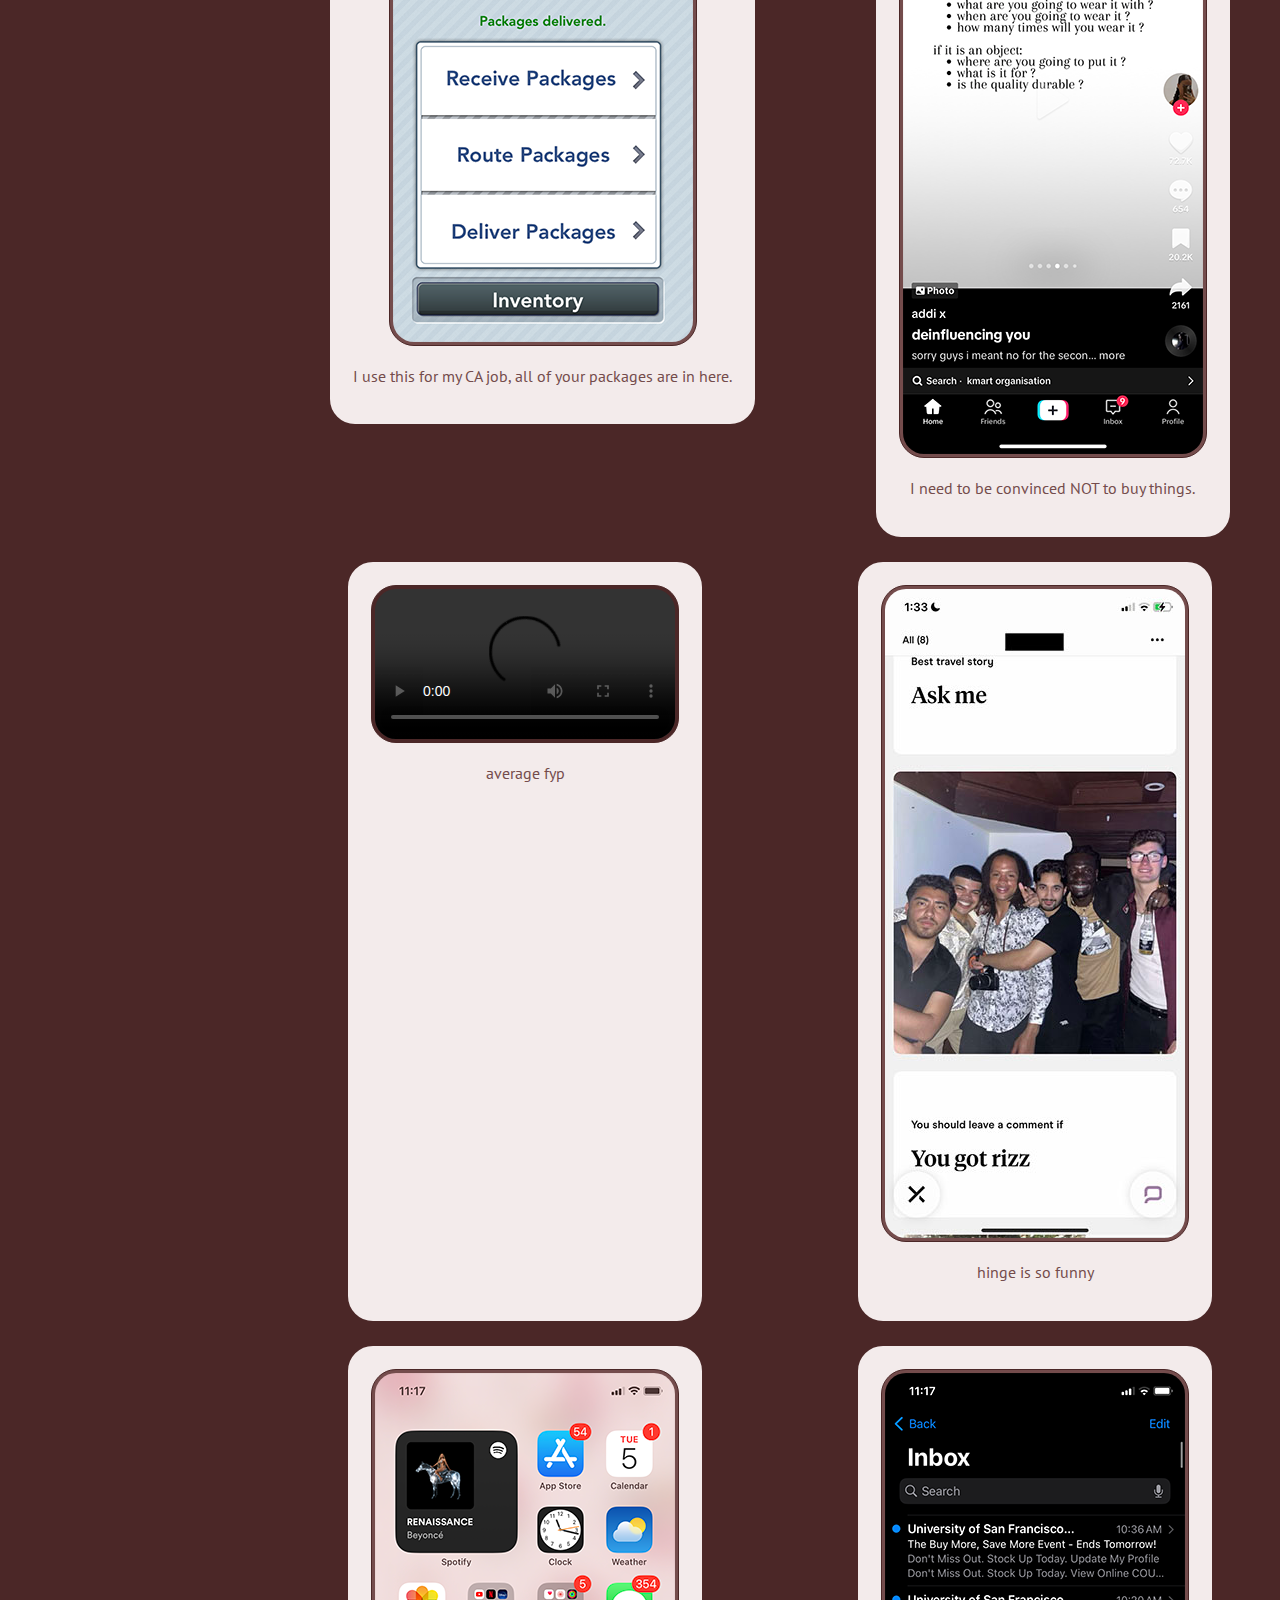
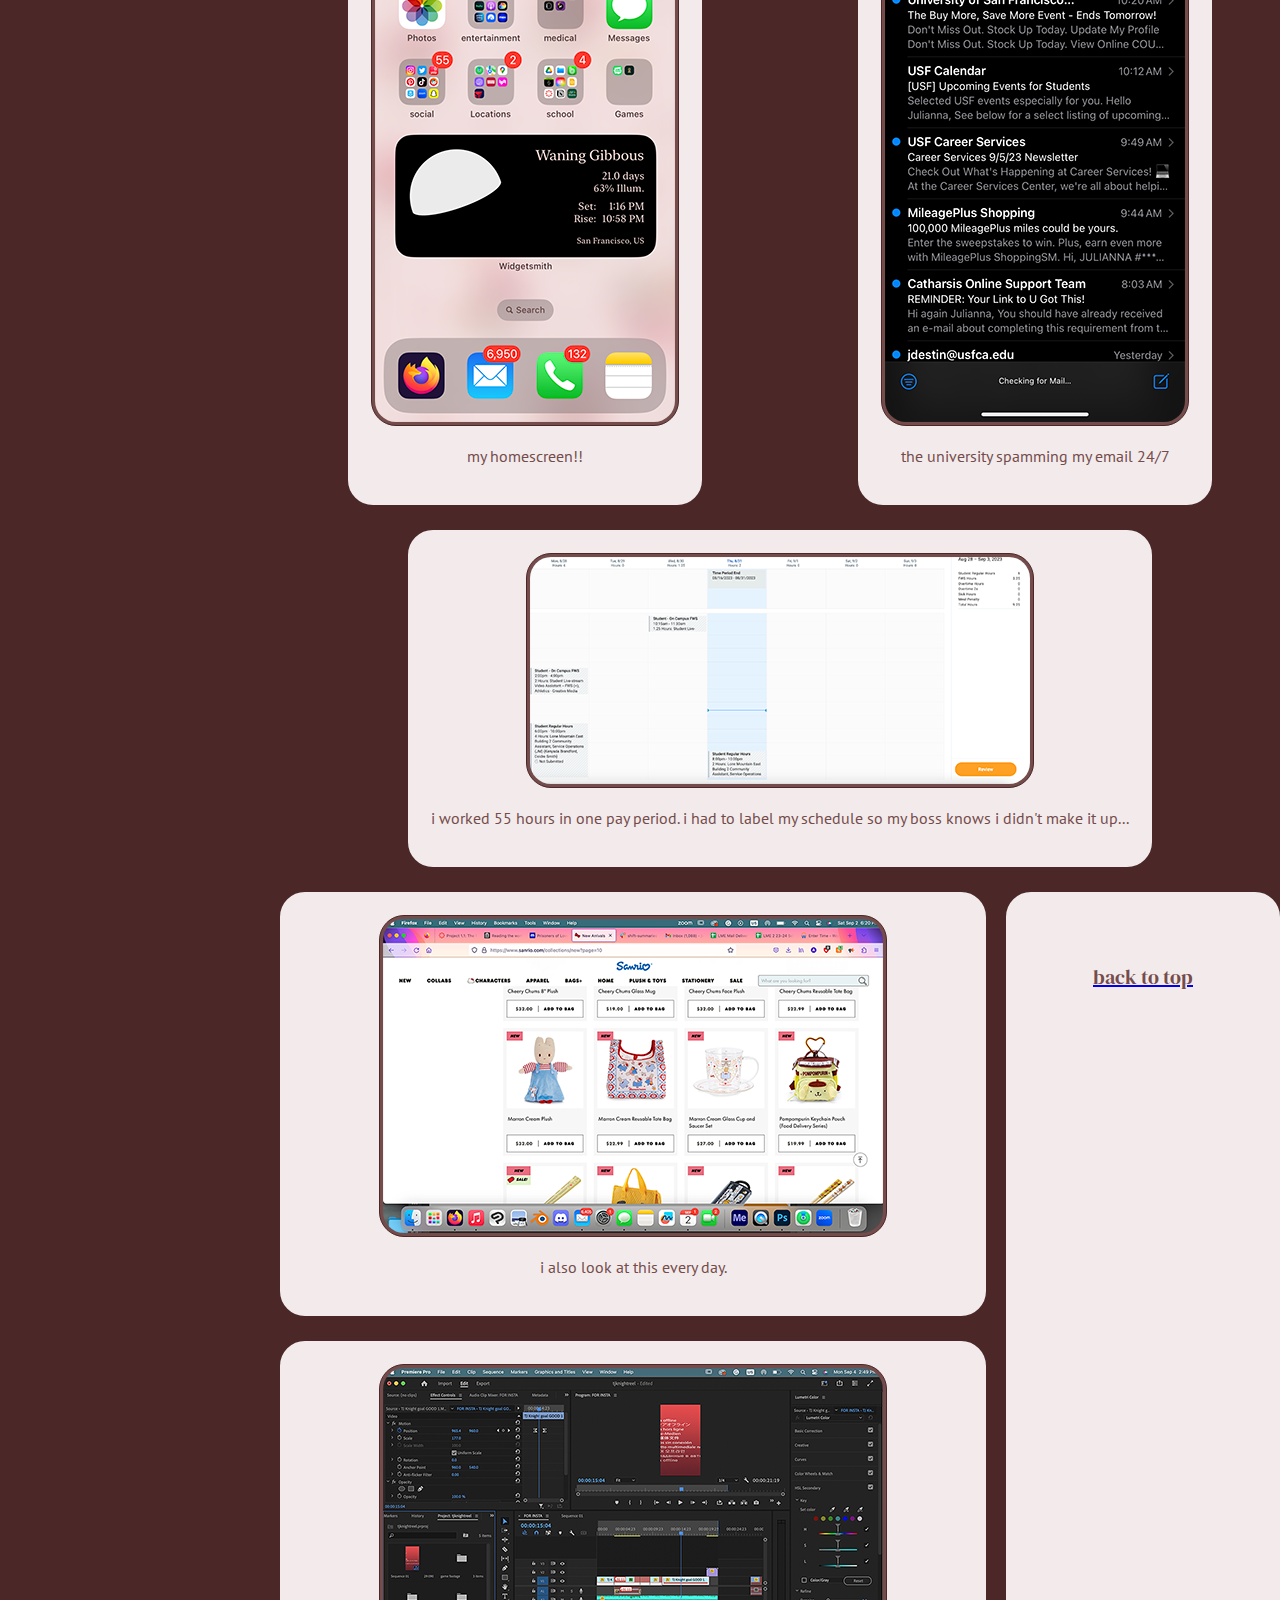
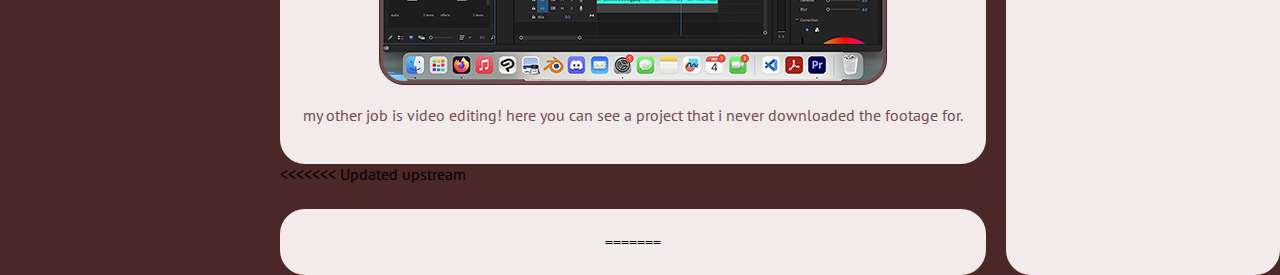
==== commit 781a28cb: "update" ====
--- a/thefeed.html
+++ b/thefeed.html
@@ -111,9 +111,14 @@
                     <img src="img/premierepross.png" alt="screenshot of a project in premiere pro">
                     <p>my other job is video editing! here you can see a project that i never downloaded the footage for.</p>
                 </section>
+<<<<<<< Updated upstream
             <section>
+=======
+            </div>
+            <section id="footer">
+>>>>>>> Stashed changes
                 <a href="thefeed.html">
-                <p>back to top</p>
+                <p>back to       top</p>
                 </a>
             </section>
         </main>
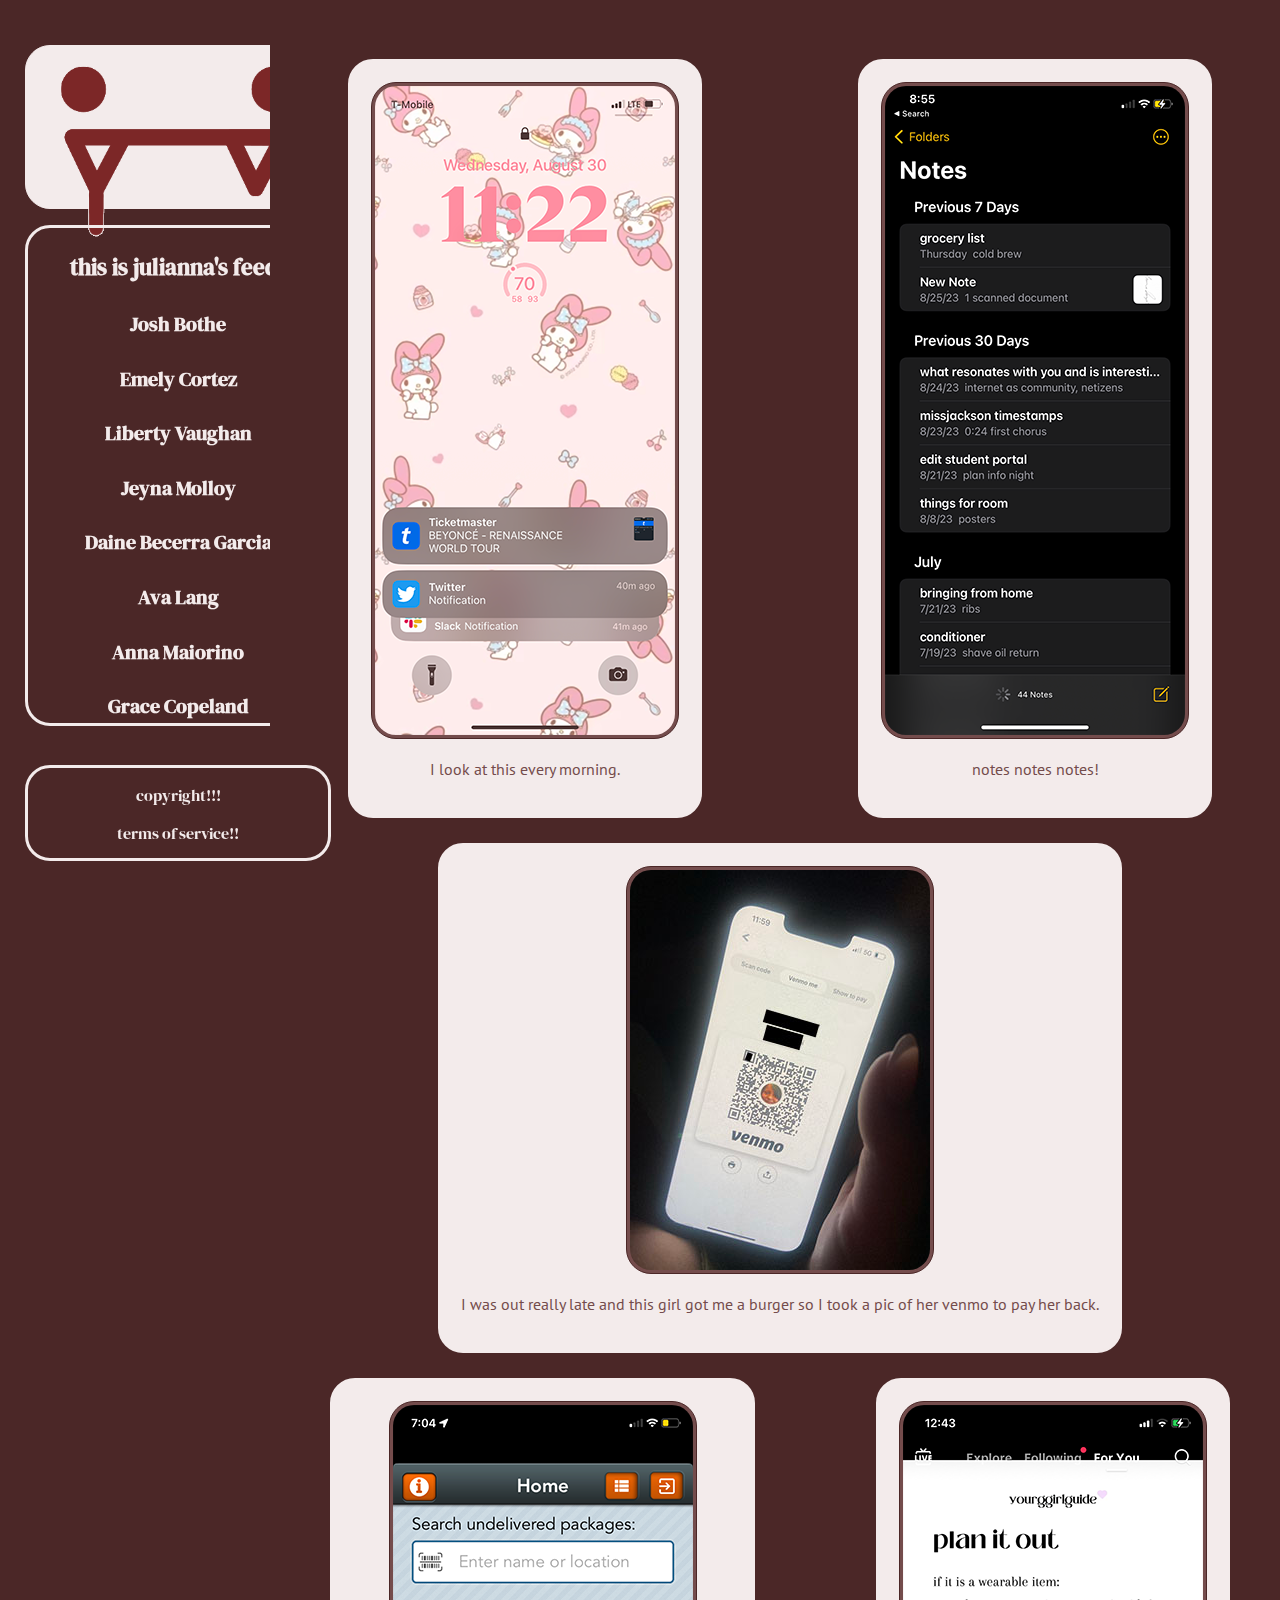
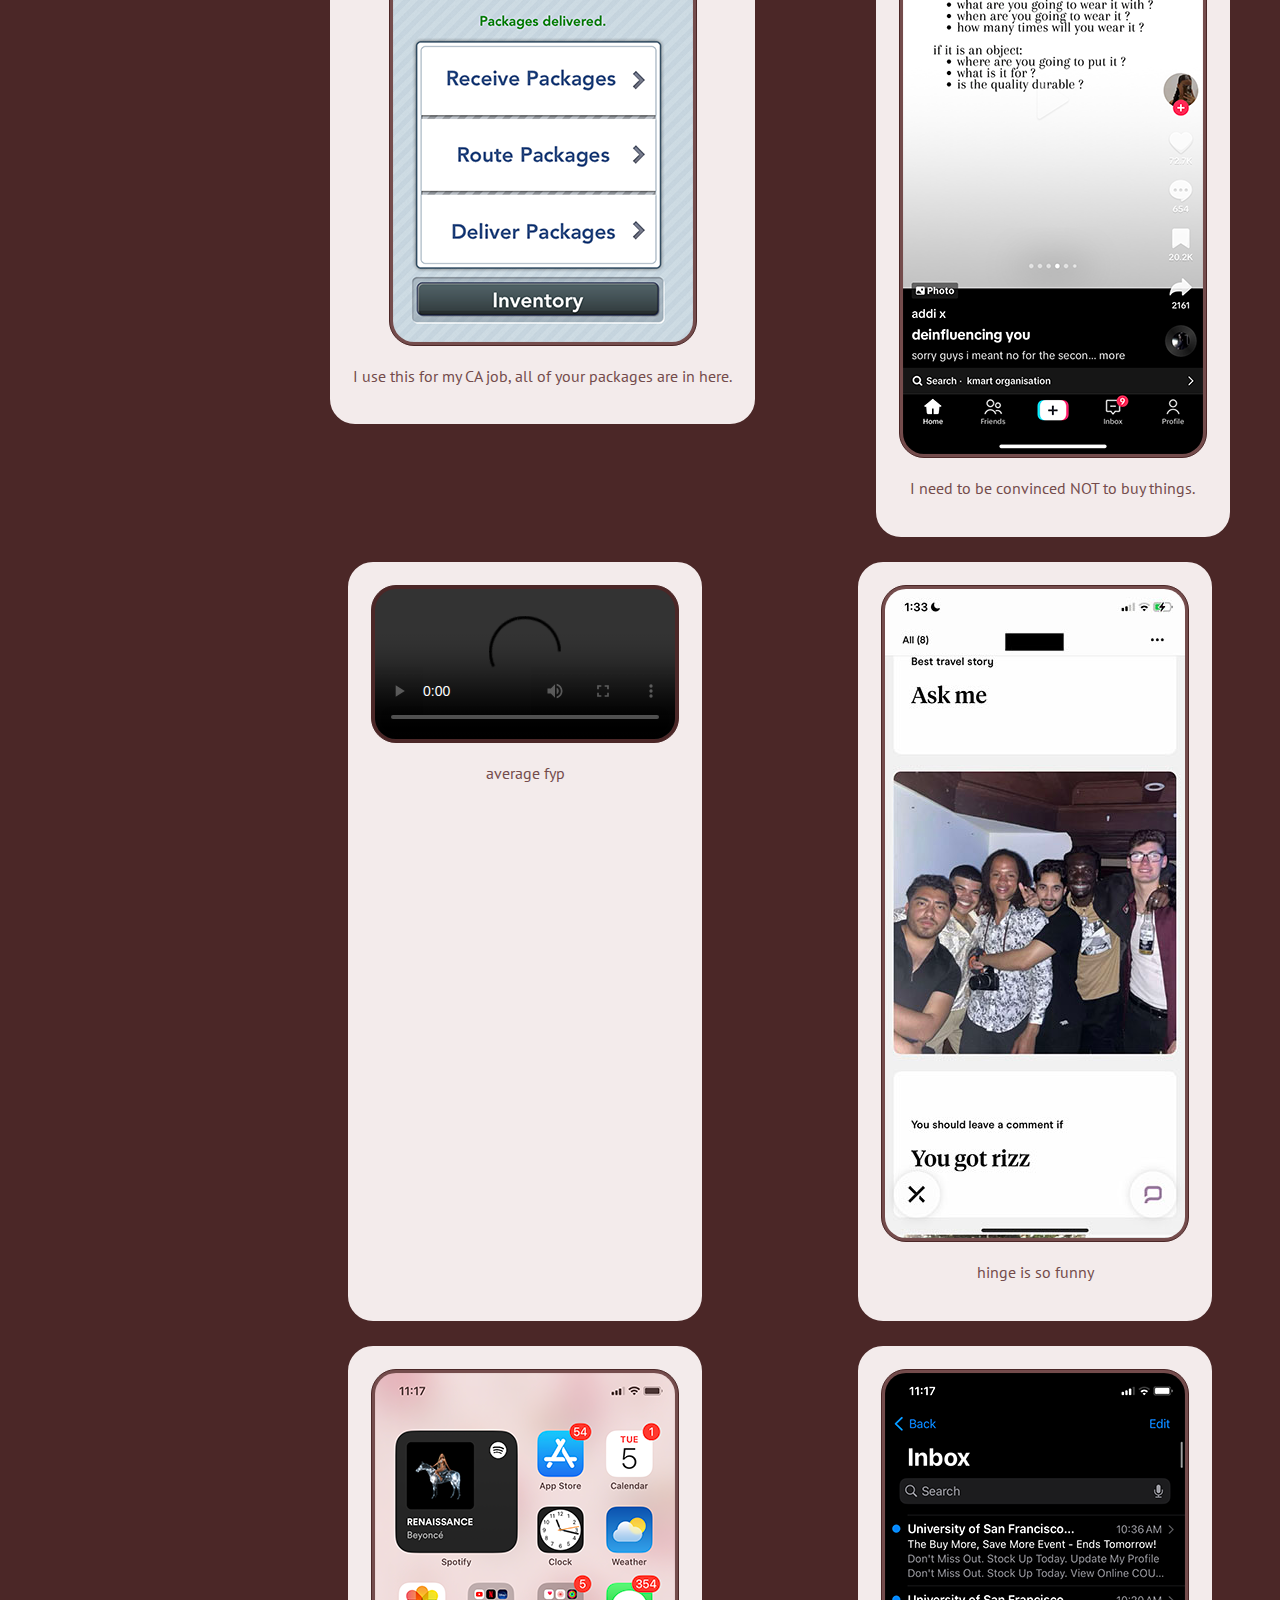
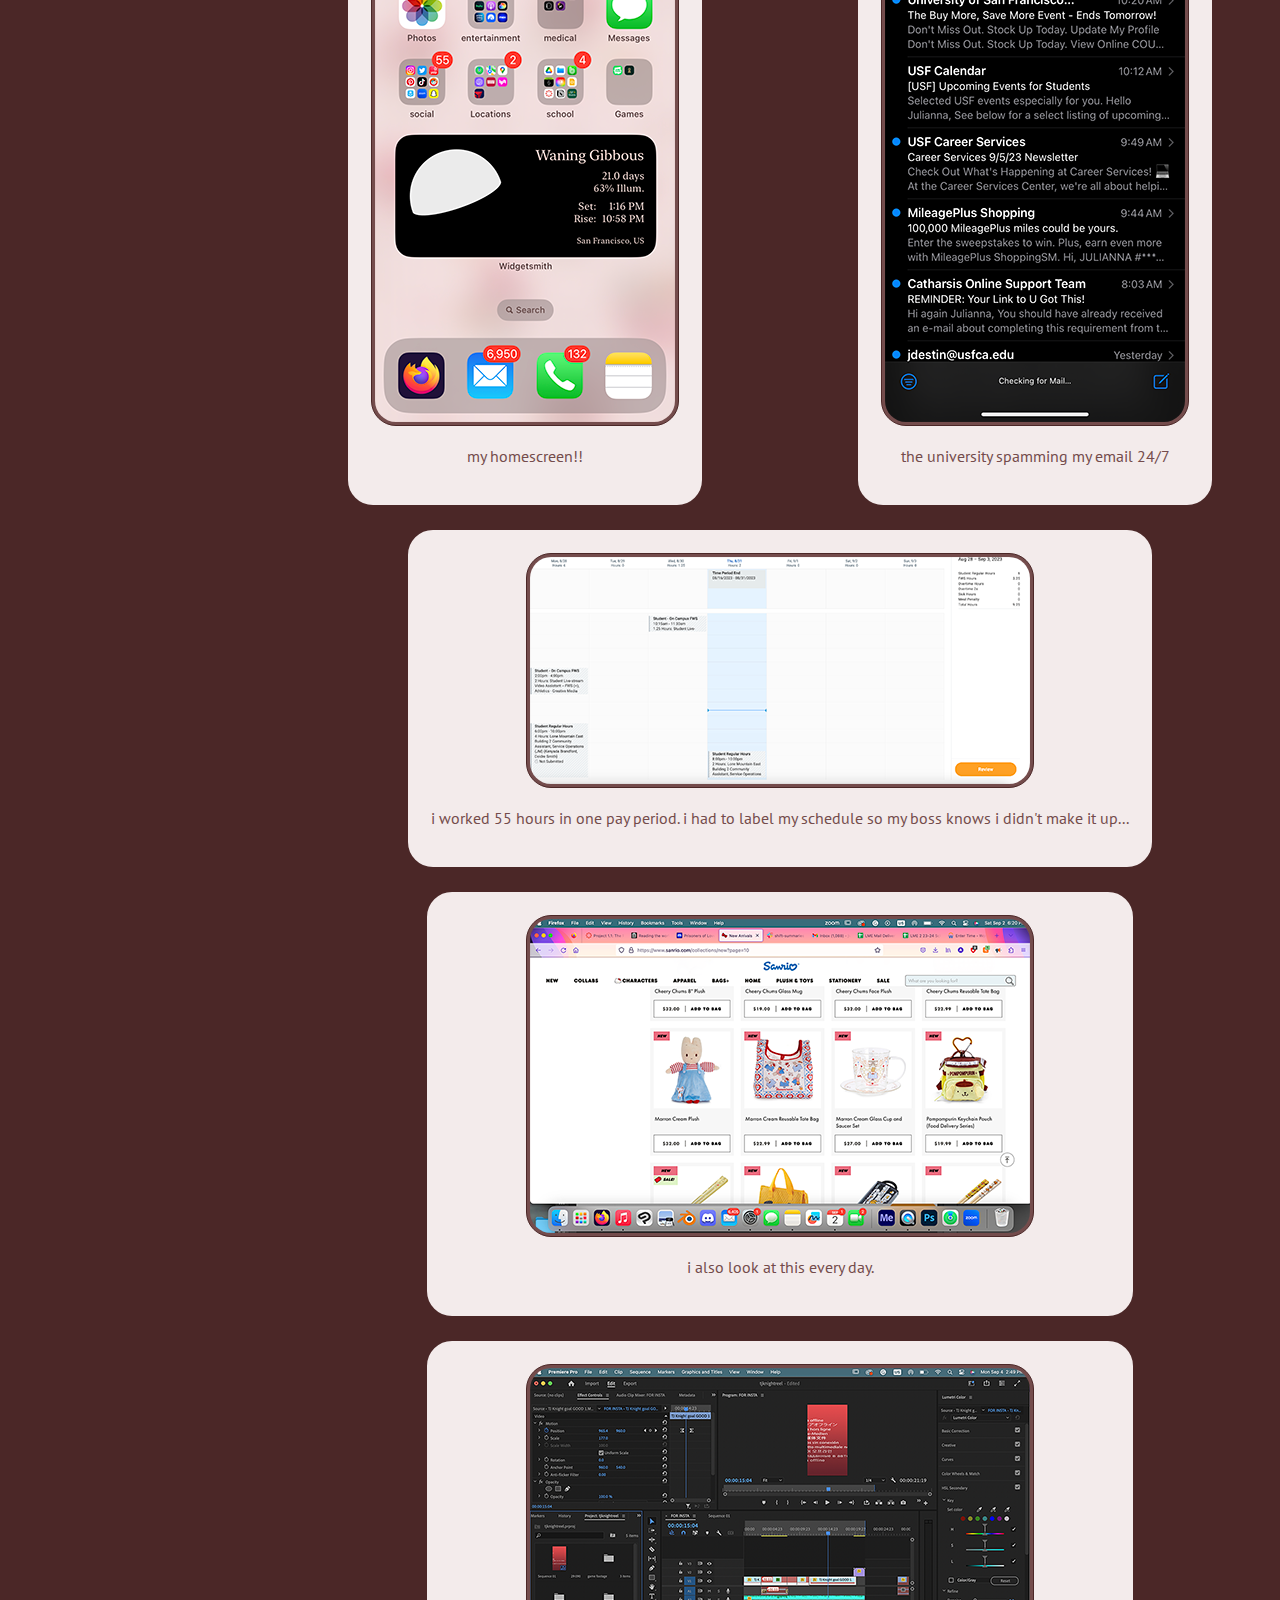
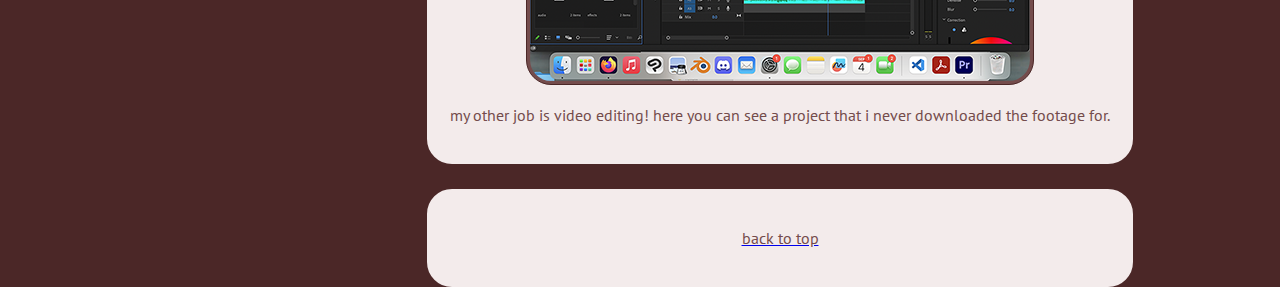
==== commit 877b757c: "Revert "update"" ====
--- a/thefeed.html
+++ b/thefeed.html
@@ -111,14 +111,9 @@
                     <img src="img/premierepross.png" alt="screenshot of a project in premiere pro">
                     <p>my other job is video editing! here you can see a project that i never downloaded the footage for.</p>
                 </section>
-<<<<<<< Updated upstream
             <section>
-=======
-            </div>
-            <section id="footer">
->>>>>>> Stashed changes
                 <a href="thefeed.html">
-                <p>back to       top</p>
+                <p>back to top</p>
                 </a>
             </section>
         </main>
